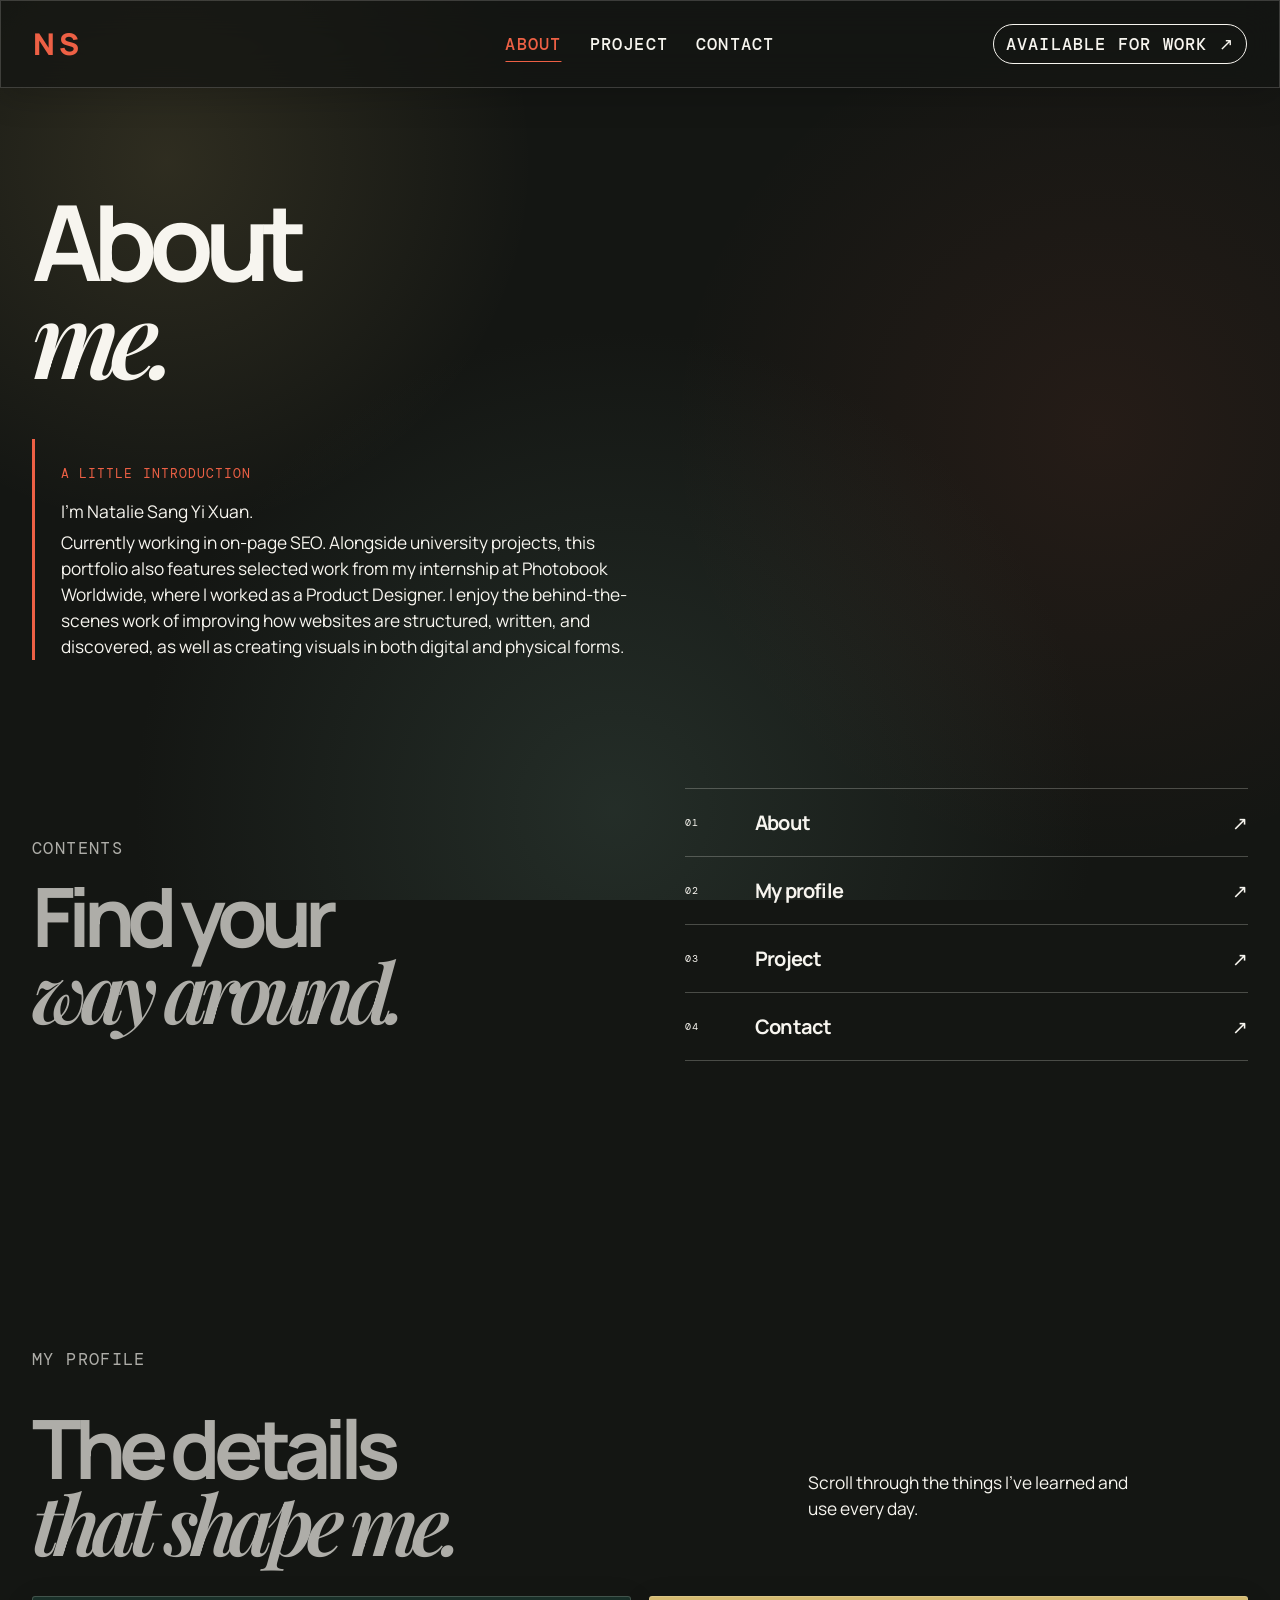
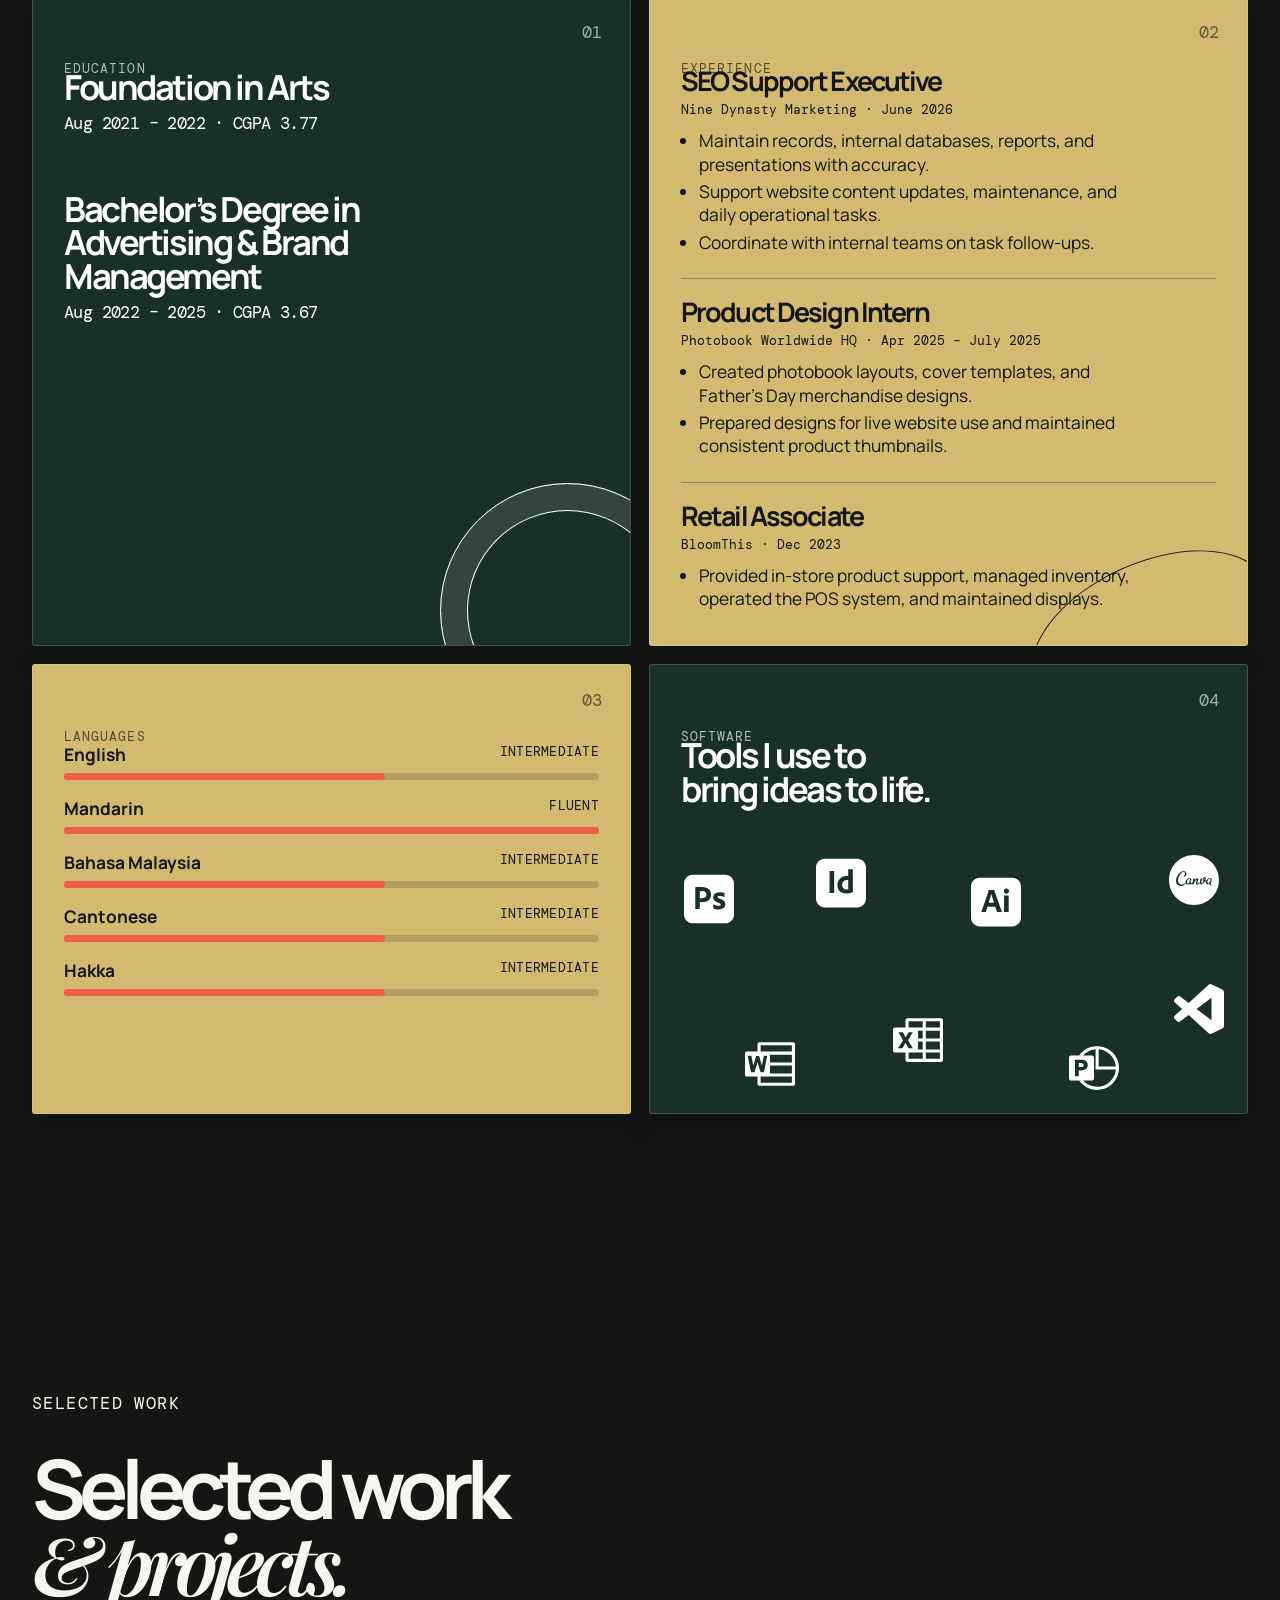
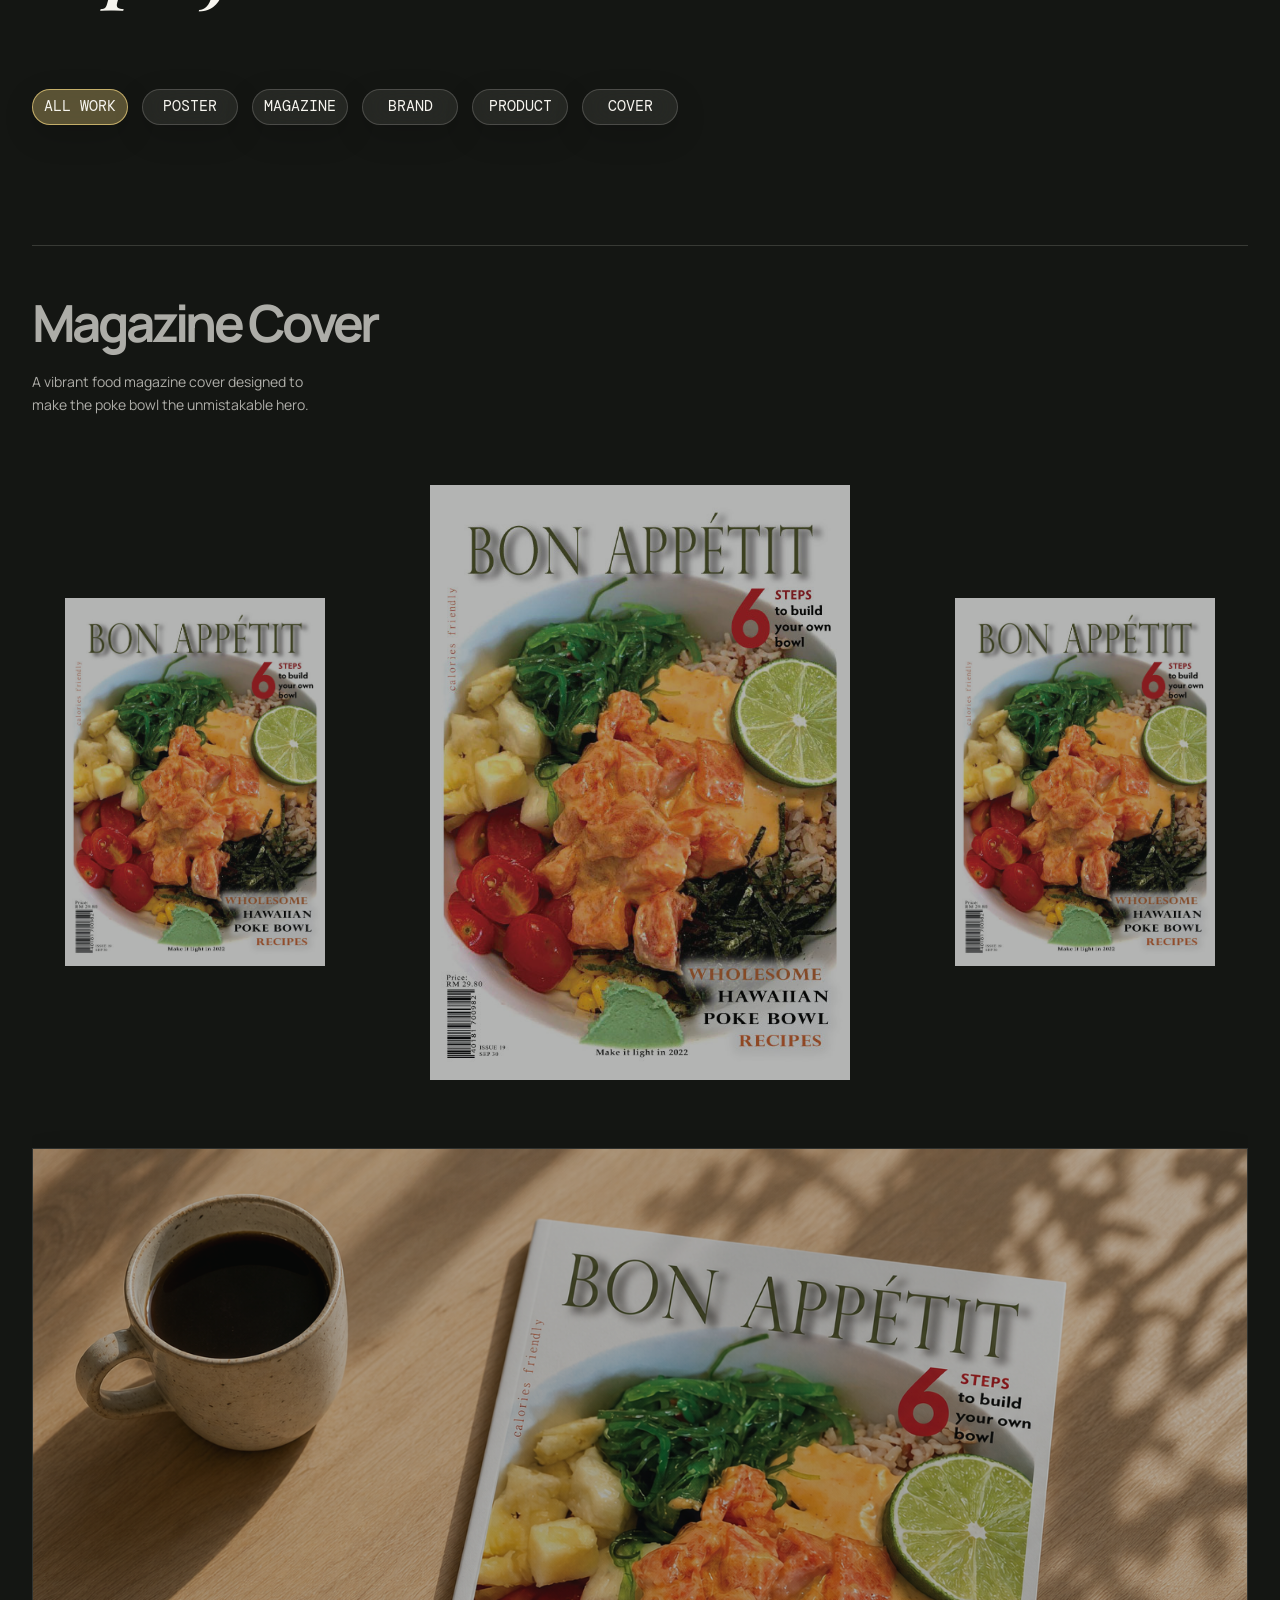
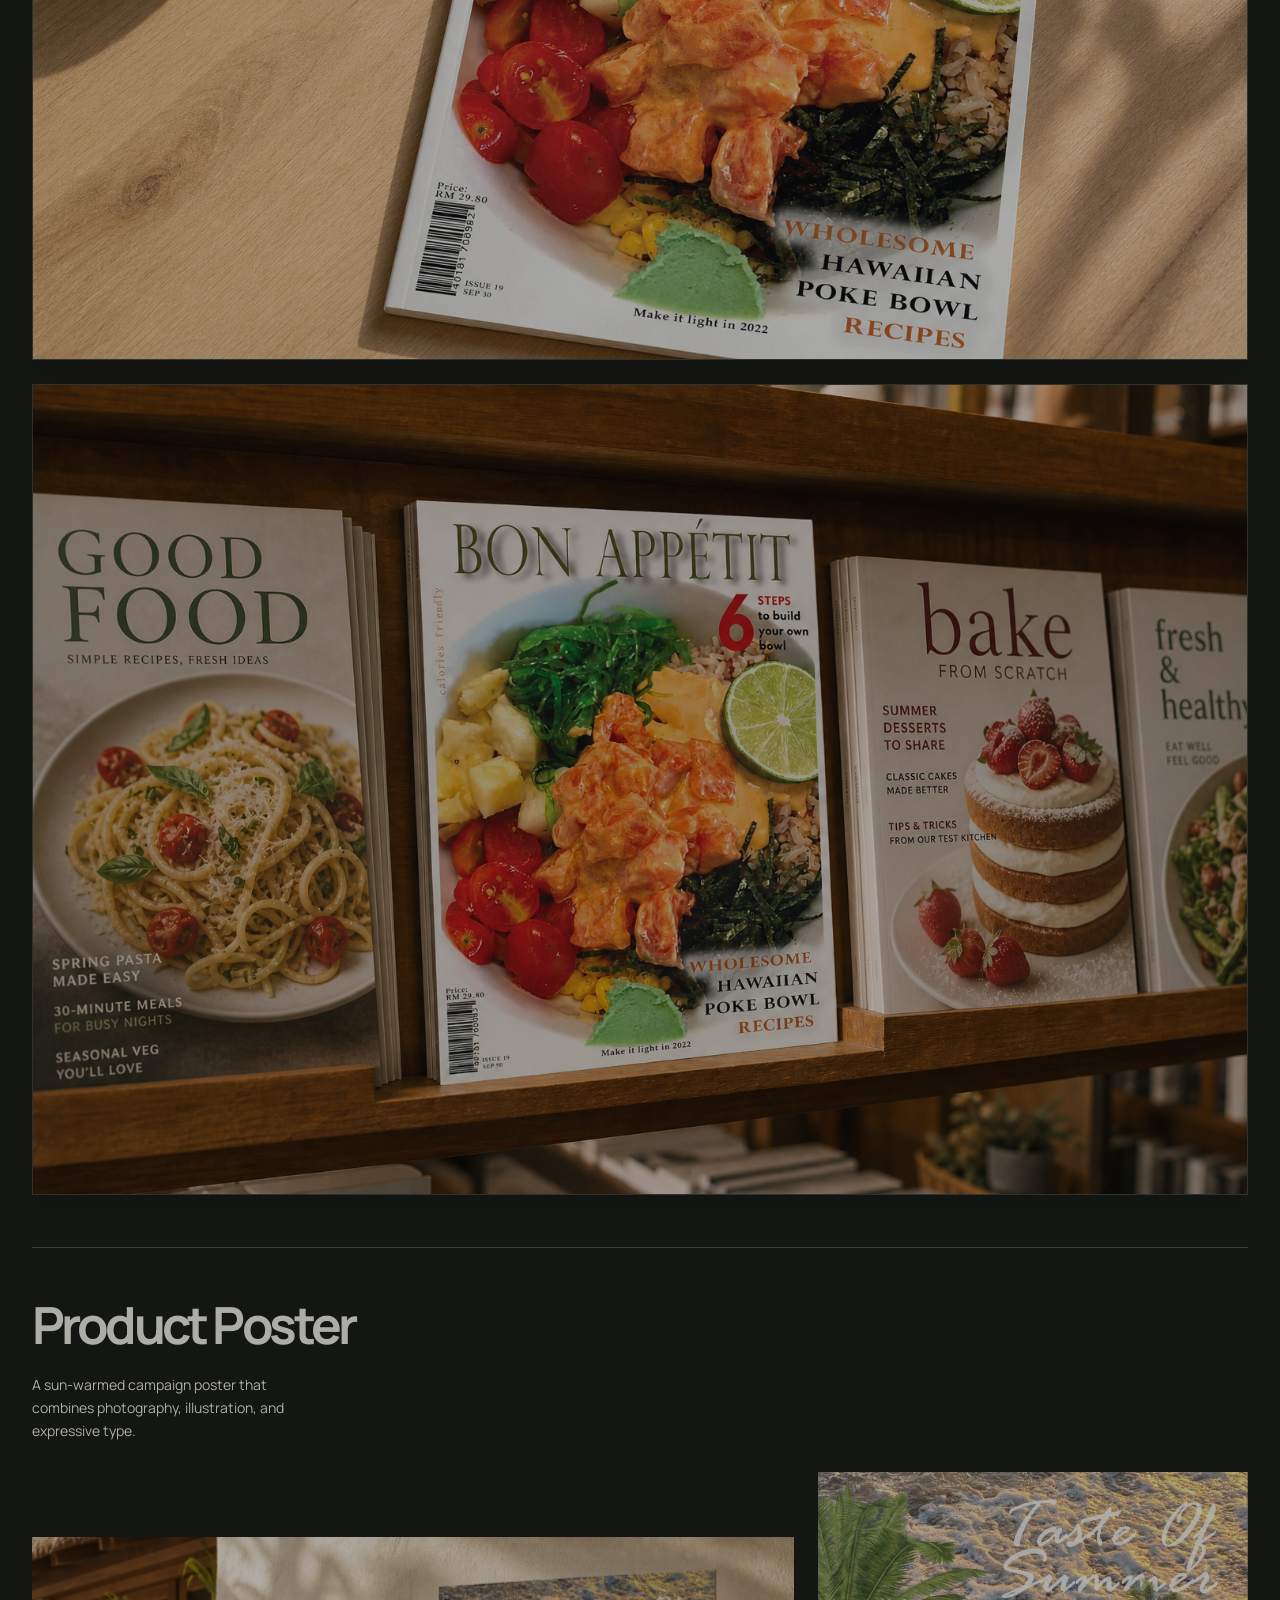
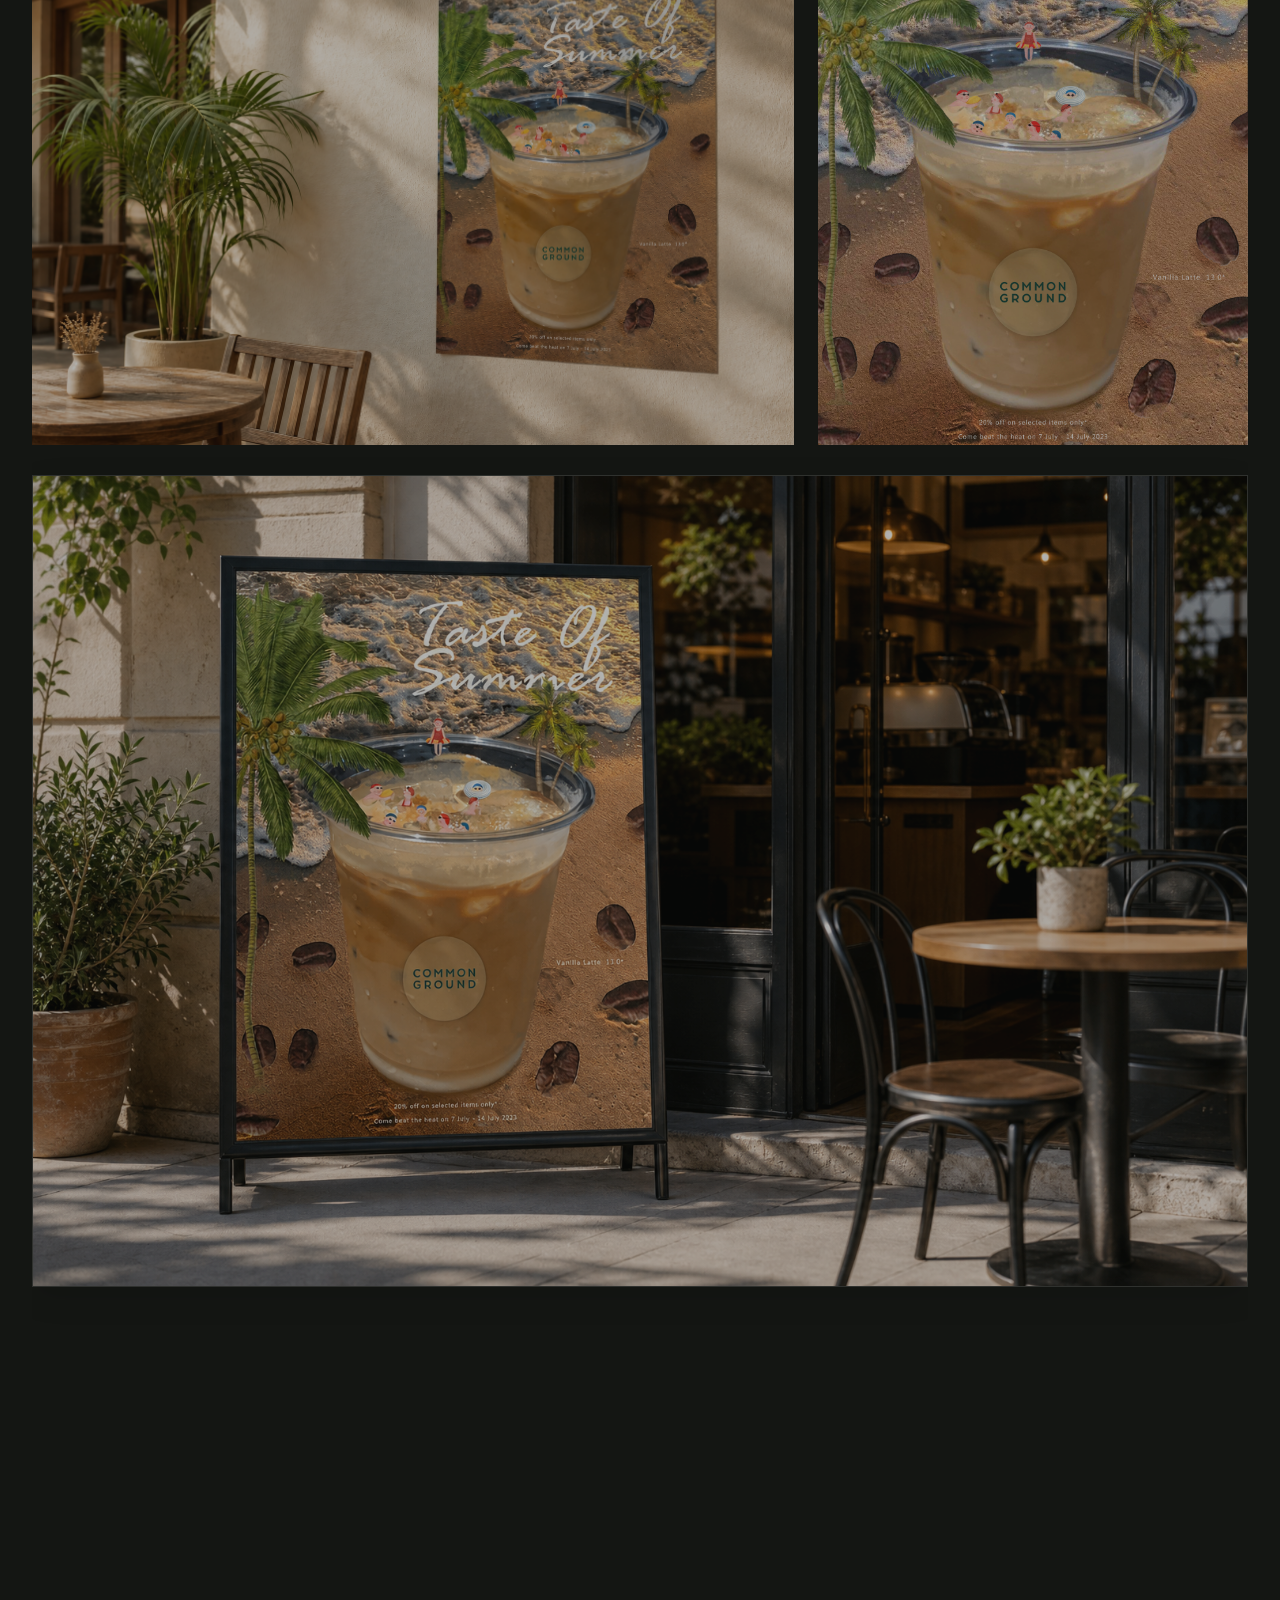
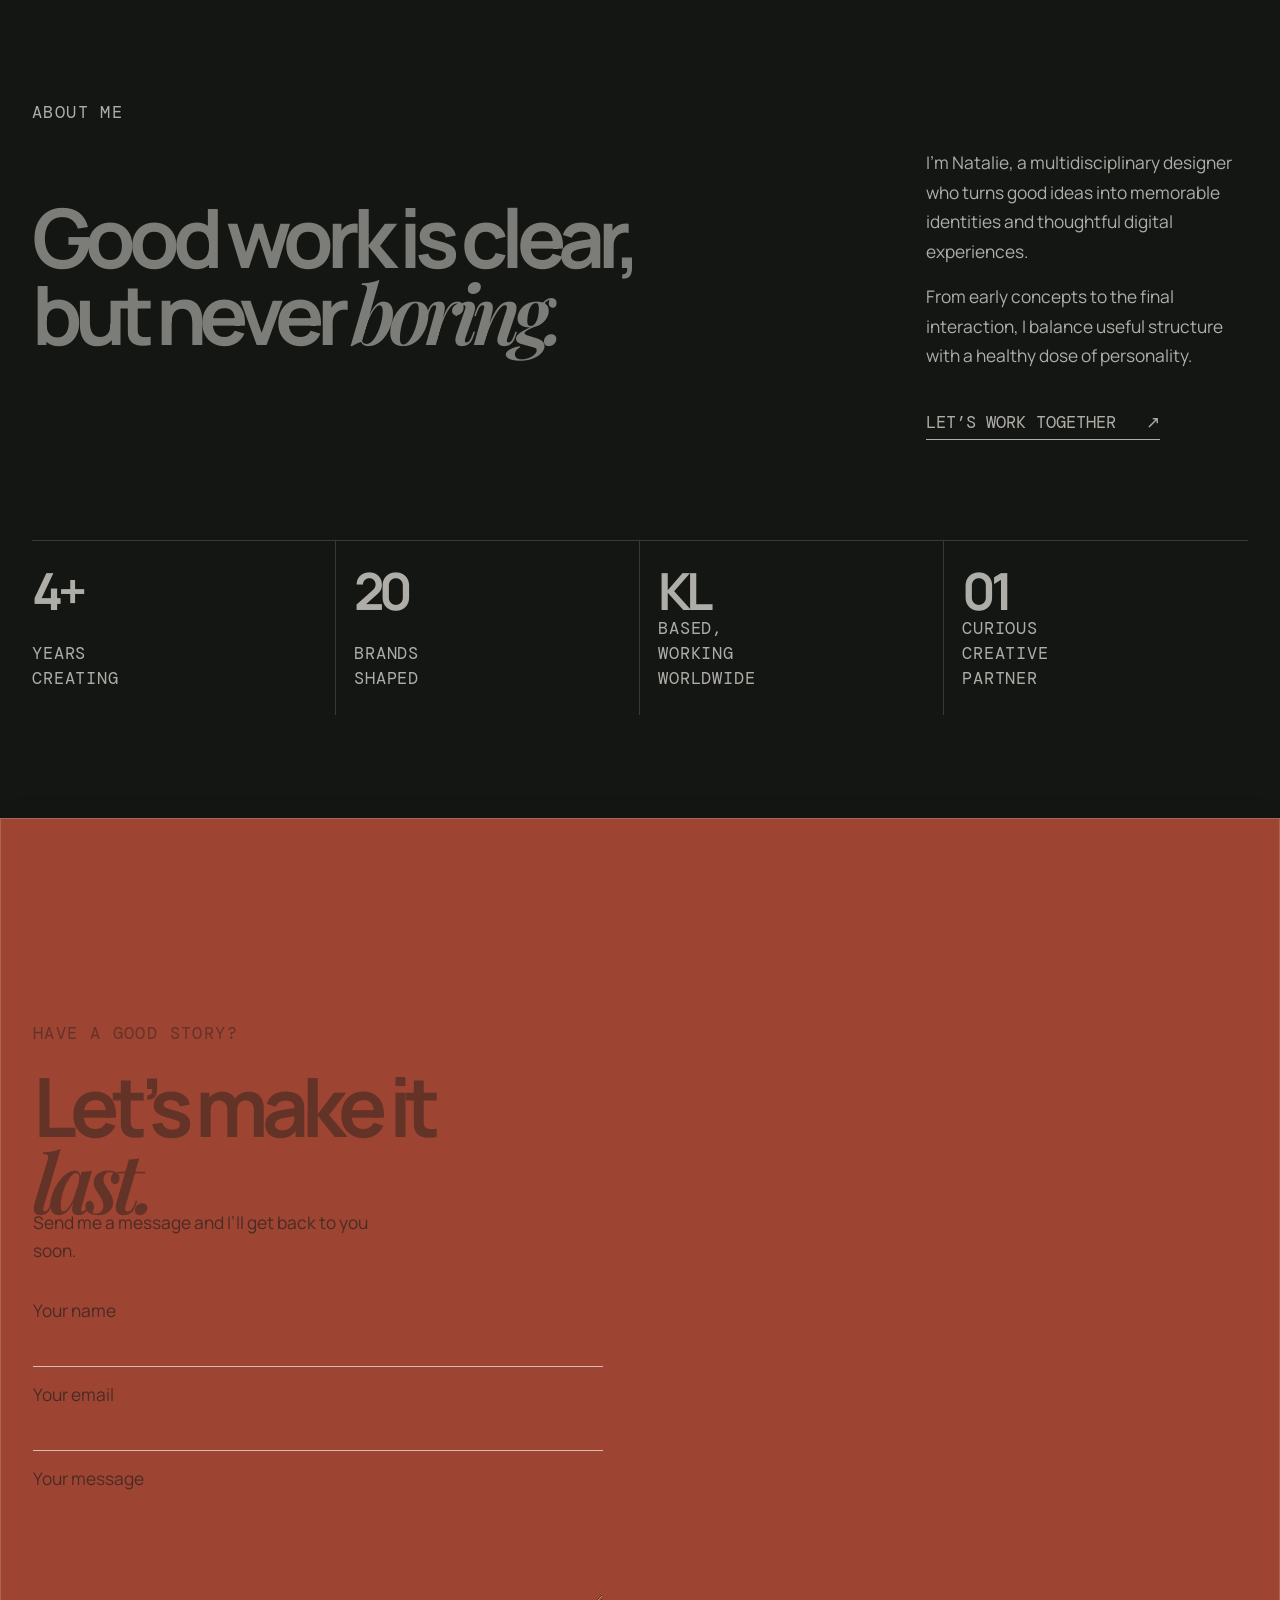
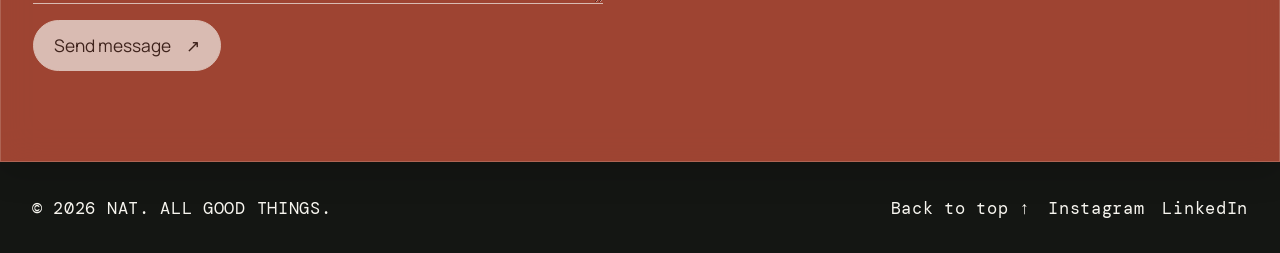
==== index.html @ 4e1bb6c3 "Initial portfolio website" ====
<!DOCTYPE html>
<html lang="en">
  <head>
    <meta charset="UTF-8" />
    <meta name="viewport" content="width=device-width, initial-scale=1.0" />
    <meta name="description" content="Natalie's portfolio of brand identities, digital experiences, and creative direction." />
    <title>Natalie Sang | Portfolio</title>
    <link rel="icon" type="image/png" href="favicon-transparent.png" />
    <link rel="preconnect" href="https://fonts.googleapis.com" />
    <link rel="preconnect" href="https://fonts.gstatic.com" crossorigin />
    <link href="https://fonts.googleapis.com/css2?family=DM+Mono:wght@400;500&amp;family=Manrope:wght@400;500;600;700;800&amp;family=Playfair+Display:ital,wght@0,600;0,700;1,600&amp;display=swap" rel="stylesheet" />
    <link rel="stylesheet" href="styles.css" />
    <link rel="stylesheet" href="transitions.css" />
    <link rel="stylesheet" href="typography.css" />
    <link rel="stylesheet" href="contact-form.css" />
    <link rel="stylesheet" href="resume.css" />
    <link rel="stylesheet" href="three-colour-theme.css" />
    <link rel="stylesheet" href="contents.css" />
  </head>
  <body>
    <div class="scroll-progress" aria-hidden="true"><span></span></div>
    <header class="nav">
      <a class="brand" href="#top" aria-label="Natalie Sang home"><span class="brand-initials">NS</span></a>
      <nav aria-label="Primary navigation"><a href="#top" data-nav-link="top">About</a><div class="project-menu"><span>Project</span><div class="project-menu-list" aria-label="Project categories"><button data-filter="all">All work</button><button data-filter="poster">Poster</button><button data-filter="magazine">Magazine</button><button data-filter="brand">Brand</button><button data-filter="product">Product</button><button data-filter="cover">Cover</button></div></div><a href="#contact" data-nav-link="contact">Contact</a></nav>
      <a class="availability" href="mailto:nataliesang07@gmail.com?subject=Portfolio%20enquiry">Available for work &nearr;</a>
    </header>
    <main>
      <section class="hero wrap page-section" id="top" data-section="top">
        <div class="hero-title"><h1>About<br /><em>me.</em></h1></div>
        <div class="about-overview">
          <div class="profile-intro"><p class="eyebrow">A little introduction</p><p>I&rsquo;m Natalie Sang Yi Xuan.<br /><span class="seo-role">Currently working in on-page SEO.</span> Alongside university projects, this portfolio also features selected work from my internship at Photobook Worldwide, where I worked as a Product Designer. I enjoy the behind-the-scenes work of improving how websites are structured, written, and discovered, as well as creating visuals in both digital and physical forms.</p></div>
        </div>
      </section>
      <section class="contents wrap page-section" id="contents" aria-labelledby="contents-title">
        <div class="contents-heading reveal"><p class="eyebrow">Contents</p><h2 id="contents-title">Find your<br /><em>way around.</em></h2></div>
        <nav class="contents-list reveal" aria-label="Page contents">
          <a href="#top"><span>01</span><strong>About</strong><i aria-hidden="true">&nearr;</i></a>
          <a href="#profile"><span>02</span><strong>My profile</strong><i aria-hidden="true">&nearr;</i></a>
          <a href="#work"><span>03</span><strong>Project</strong><i aria-hidden="true">&nearr;</i></a>
          <a href="#contact"><span>04</span><strong>Contact</strong><i aria-hidden="true">&nearr;</i></a>
        </nav>
      </section>
      <section class="profile-details wrap page-section" id="profile" data-nav-section="top" aria-label="Profile details">
        <div class="profile-heading reveal"><p class="eyebrow">My profile</p><h2>The details<br /><em>that shape me.</em></h2><p>Scroll through the things I&rsquo;ve learned and use every day.</p></div>
        <div class="profile-cards">
          <article class="profile-card education reveal"><span>01</span><p class="eyebrow">Education</p><h3>Foundation in Arts <small>Aug 2021 &ndash; 2022 · CGPA 3.77</small><br />Bachelor&rsquo;s Degree in Advertising &amp; Brand Management <small>Aug 2022 &ndash; 2025 · CGPA 3.67</small></h3><i aria-hidden="true"></i></article>
          <article class="profile-card experience reveal"><span>02</span><p class="eyebrow">Experience</p><div class="experience-list"><section><h3>SEO Support Executive</h3><p class="experience-meta">Nine Dynasty Marketing · June 2026</p><ul><li>Maintain records, internal databases, reports, and presentations with accuracy.</li><li>Support website content updates, maintenance, and daily operational tasks.</li><li>Coordinate with internal teams on task follow-ups.</li></ul></section><section><h3>Product Design Intern</h3><p class="experience-meta">Photobook Worldwide HQ · Apr 2025 &ndash; July 2025</p><ul><li>Created photobook layouts, cover templates, and Father&rsquo;s Day merchandise designs.</li><li>Prepared designs for live website use and maintained consistent product thumbnails.</li></ul></section><section><h3>Retail Associate</h3><p class="experience-meta">BloomThis · Dec 2023</p><ul><li>Provided in-store product support, managed inventory, operated the POS system, and maintained displays.</li></ul></section></div><i aria-hidden="true"></i></article>
          <article class="profile-card languages reveal"><span>03</span><p class="eyebrow">Languages</p><div class="language-bars"><div class="language-level" style="--level:60%"><p><strong>English</strong><span>Intermediate</span></p><i aria-hidden="true"></i></div><div class="language-level" style="--level:100%"><p><strong>Mandarin</strong><span>Fluent</span></p><i aria-hidden="true"></i></div><div class="language-level" style="--level:60%"><p><strong>Bahasa Malaysia</strong><span>Intermediate</span></p><i aria-hidden="true"></i></div><div class="language-level" style="--level:60%"><p><strong>Cantonese</strong><span>Intermediate</span></p><i aria-hidden="true"></i></div><div class="language-level" style="--level:60%"><p><strong>Hakka</strong><span>Intermediate</span></p><i aria-hidden="true"></i></div></div></article>
          <article class="profile-card software reveal"><span>04</span><p class="eyebrow">Software</p><h3>Tools I use to<br />bring ideas to life.</h3><div class="tool-list" aria-label="Software skills"><img src="logos/adobephotoshop.svg" alt="Adobe Photoshop" /><img src="logos/adobeindesign.svg" alt="Adobe InDesign" /><img src="logos/adobeillustrator.svg" alt="Adobe Illustrator" /><img src="logos/canva.svg" alt="Canva" /><img src="logos/microsoftword.svg" alt="Microsoft Word" /><img src="logos/microsoftexcel.svg" alt="Microsoft Excel" /><img src="logos/microsoftpowerpoint.svg" alt="Microsoft PowerPoint" /><img src="logos/visualstudiocode.svg" alt="Visual Studio Code" /></div></article>
        </div>
      </section>
      <section class="work wrap page-section" id="work">
        <div class="section-head reveal"><p class="eyebrow">Selected work</p><h2>Selected work<br /><em>&amp; projects.</em></h2><div class="filters project-filters" role="group" aria-label="Filter projects"><button class="active" data-filter="all">All work</button><button data-filter="poster">Poster</button><button data-filter="magazine">Magazine</button><button data-filter="brand">Brand</button><button data-filter="product">Product</button><button data-filter="cover">Cover</button></div></div>
        <div class="project-grid">
          <article class="project project-feature reveal" data-category="magazine cover"><div class="project-copy"><h3>Magazine Cover</h3><p>A vibrant food magazine cover designed to make the poke bowl the unmistakable hero.</p></div><div class="project-piece magazine-scroll"><img class="magazine-repeat" src="images/Magazine Cover 1.jpg" alt="" loading="lazy" /><img src="images/Magazine Cover 1.jpg" alt="Magazine Cover design" loading="lazy" /><img class="magazine-repeat" src="images/Magazine Cover 1.jpg" alt="" loading="lazy" /></div><div class="project-showcase"><img src="images/showcases/magazine-cover-table.png" alt="Magazine Cover displayed on a table" loading="lazy" /></div><div class="project-showcase"><img src="images/showcases/magazine-cover-bookstore.png" alt="Magazine Cover displayed on a bookstore shelf" loading="lazy" /></div></article>
          <article class="project project-feature reveal" data-category="poster"><div class="project-copy"><h3>Product Poster</h3><p>A sun-warmed campaign poster that combines photography, illustration, and expressive type.</p></div><div class="project-piece product-poster-piece"><img class="product-poster-patio" src="images/showcases/product-poster-patio.png" alt="Product Poster displayed on a coffee shop patio" loading="lazy" /><img class="product-poster-art" src="images/A2 Poster.jpg" alt="Product Poster design" loading="lazy" /></div><div class="project-showcase"><img src="images/showcases/product-poster-coffee-shop.png" alt="Product Poster displayed outside a coffee shop" loading="lazy" /></div></article>
          <article class="project project-feature reveal" data-category="magazine"><div class="project-copy"><h3>Magazine Article</h3><p>An editorial spread balancing bold typography, photography, and a clear reading rhythm.</p></div><div class="project-piece magazine-article-gallery"><img src="images/Magazine Cover.jpg" alt="Magazine cover design" loading="lazy" /><img src="images/Magazine layout.jpg" alt="Magazine layout design" loading="lazy" /><img src="images/Sunscreen Ads 5.jpg" alt="Sunscreen advertisement design" loading="lazy" /><img src="images/Magazine layout3.jpg" alt="Magazine layout three design" loading="lazy" /><img class="magazine-article-spread" src="images/Magazine article2.jpg" alt="Magazine article two design" loading="lazy" /><figure class="magazine-book-mockup"><img src="images/showcases/magazine-article-open-book.png" alt="Open magazine mockup showing Natalie Sang's magazine article designs" loading="lazy" /></figure></div></article>
          <article class="project project-feature reveal" data-category="brand"><div class="project-copy"><h3>Brand Guidelines</h3><p>A cheerful identity system designed around the idea of love, gifting, and thoughtful details.</p></div><div class="brand-mockup-pair"><img src="images/showcases/bowtique-door-sticker.png" alt="Bowtique Co logo sticker on a glass gift shop door" loading="lazy" /></div></article>
        </div>
        <a class="section-continue reveal" href="#about">A little more about me <span>&darr;</span></a>
      </section>
      <section class="about wrap page-section" id="about">
        <p class="eyebrow">About me</p>
        <div class="about-layout reveal"><h2>Good work is clear,<br />but never <em>boring.</em></h2><div><p>I&rsquo;m Natalie, a multidisciplinary designer who turns good ideas into memorable identities and thoughtful digital experiences.</p><p>From early concepts to the final interaction, I balance useful structure with a healthy dose of personality.</p><a class="text-link" href="#contact">Let&rsquo;s work together <span>&nearr;</span></a></div></div>
        <div class="credentials reveal" aria-label="Portfolio highlights"><div><strong>4+</strong><span>years creating</span></div><div><strong>20</strong><span>brands shaped</span></div><div><strong>KL</strong><span>based, working worldwide</span></div><div><strong>01</strong><span>curious creative partner</span></div></div>
      </section>
      <section class="contact page-section" id="contact"><div class="contact-inner wrap reveal"><p class="eyebrow">Have a good story?</p><h2>Let&rsquo;s make it<br /><em>last.</em></h2><p class="contact-note">Send me a message and I&rsquo;ll get back to you soon.</p><form class="contact-form" action="https://formsubmit.co/nataliesang07@gmail.com" method="POST"><input type="hidden" name="_subject" value="New message from your website" /><input type="text" name="_honey" class="honeypot" tabindex="-1" autocomplete="off" /><label>Your name<input type="text" name="name" required /></label><label>Your email<input type="email" name="email" required /></label><label>Your message<textarea name="message" rows="4" required></textarea></label><button type="submit">Send message <span>&nearr;</span></button></form></div></section>
    </main>
    <footer class="wrap"><span>&copy; 2026 NAT. ALL GOOD THINGS.</span><div><a href="#top">Back to top &uarr;</a><a href="https://www.instagram.com" target="_blank" rel="noreferrer">Instagram</a><a href="https://www.linkedin.com" target="_blank" rel="noreferrer">LinkedIn</a></div></footer>
    <script src="script.js"></script>
  </body>
</html>
---- styles.css ----
:root{--ink:#22211f;--paper:#f7f5ef;--cream:#ece7dc;--coral:#ed6045;--violet:#a99bd7;--green:#bfd4aa;--line:#d8d4ca}*{box-sizing:border-box}html{scroll-behavior:smooth}body{margin:0;background:var(--paper);color:var(--ink);font-family:Manrope,Arial,sans-serif}.scroll-progress{position:fixed;z-index:20;top:0;left:0;width:100%;height:3px;background:transparent}.scroll-progress span{display:block;height:100%;background:var(--coral);transform:scaleX(0);transform-origin:left}.wrap{width:min(1240px,calc(100% - 64px));margin:auto}.nav{height:88px;display:flex;align-items:center;justify-content:space-between;border-bottom:1px solid var(--line);font:500 10px 'DM Mono',monospace;text-transform:uppercase;letter-spacing:.07em}.brand{position:relative;color:var(--ink);font:800 27px Manrope,sans-serif;letter-spacing:-2px;text-decoration:none}.brand:after{content:"";position:absolute;width:18px;height:5px;border-radius:50%;background:var(--coral);left:12px;bottom:-2px;transform:rotate(-12deg)}.brand span{color:var(--coral)}nav{display:flex;gap:28px;margin-left:110px}nav a,footer a{color:inherit;text-decoration:none}nav a{position:relative;padding:8px 0;transition:color .25s}nav a:after{content:"";position:absolute;left:0;right:0;bottom:1px;height:1px;background:var(--coral);transform:scaleX(0);transform-origin:left;transition:transform .25s}nav a:hover,nav a.current{color:var(--coral)}nav a:hover:after,nav a.current:after{transform:scaleX(1)}.availability{color:inherit;text-decoration:none;border:1px solid var(--ink);border-radius:20px;padding:8px 12px;transition:background .25s,color .25s}.availability:hover{background:var(--ink);color:var(--paper)}.hero{position:relative;min-height:645px;padding-top:60px;overflow:hidden}.eyebrow{font:10px 'DM Mono',monospace;letter-spacing:.08em;text-transform:uppercase}.eyebrow span{font-size:14px;color:var(--coral);margin-left:5px}.hero-title{position:relative;z-index:1;margin-top:46px;animation:intro-up .85s cubic-bezier(.2,.8,.2,1) both}.hero>.eyebrow{animation:intro-up .65s .1s cubic-bezier(.2,.8,.2,1) both}.hero-bottom{animation:intro-up .75s .35s cubic-bezier(.2,.8,.2,1) both}@keyframes intro-up{from{opacity:0;transform:translateY(28px)}to{opacity:1;transform:translateY(0)}}h1,h2{font-size:clamp(3.8rem,8.2vw,8rem);font-weight:700;line-height:.9;letter-spacing:-.085em;margin:0}em{font-family:'Playfair Display',serif;font-weight:600;letter-spacing:-.09em}.hero-orbit{position:absolute;right:7%;top:24%;width:116px;height:116px;border:1px solid var(--ink);border-radius:50%;display:grid;place-items:center;transform:rotate(-12deg);font:8px 'DM Mono',monospace;animation:float 4s ease-in-out infinite}.hero-orbit span{max-width:62px;text-align:center;line-height:1.45}.hero-orbit b{font-size:21px;font-weight:400;position:absolute;bottom:15px}@keyframes float{50%{translate:0 -10px}}.hero-bottom{position:absolute;right:0;bottom:55px;width:42%;display:flex;align-items:end;gap:44px;z-index:2}.hero-bottom p{max-width:300px;font-size:15px;line-height:1.6;margin:0}.round-link{width:54px;height:54px;display:grid;place-items:center;background:var(--coral);color:var(--paper);border-radius:50%;font-size:21px;text-decoration:none;transition:transform .3s}.round-link:hover{transform:rotate(45deg)}.hero-shape{position:absolute;z-index:0}.shape-one{width:305px;height:305px;right:6%;top:120px;border-radius:48% 52% 56% 44%/42% 43% 57% 58%;background:var(--green);transform:rotate(20deg);animation:shape-drift 8s ease-in-out infinite}.shape-two{width:112px;height:112px;right:27%;top:255px;border-radius:50%;background:var(--coral);animation:shape-drift 6s -2s ease-in-out infinite}@keyframes shape-drift{50%{translate:0 17px;rotate:8deg}}.marquee{background:var(--ink);color:var(--paper);overflow:hidden;white-space:nowrap;padding:16px 0;font:10px 'DM Mono',monospace;letter-spacing:.1em}.marquee div{display:inline-block;animation:slide 22s linear infinite}.marquee span{color:var(--coral);padding:0 24px;font-size:13px}@keyframes slide{to{transform:translateX(-50%)}}.work{padding:125px 0}.section-head{position:relative}.section-head h2,.about h2,.contact h2{font-size:clamp(3.1rem,6.4vw,6.2rem);margin-top:21px}.filters{display:flex;gap:8px;position:absolute;right:0;bottom:5px}.filters button{border:1px solid var(--line);border-radius:30px;background:transparent;padding:9px 13px;font:9px 'DM Mono',monospace;text-transform:uppercase;cursor:pointer}.filters button.active,.filters button:hover{background:var(--ink);border-color:var(--ink);color:var(--paper)}.project-grid{display:grid;grid-template-columns:1fr 1fr;gap:64px 22px;margin-top:64px}.project.featured,.project.wide{grid-column:span 2}.project-link{color:inherit;text-decoration:none}.project-art{height:400px;position:relative;overflow:hidden;transition:transform .45s cubic-bezier(.2,.8,.2,1)}.featured .project-art,.wide .project-art{height:510px}.project-link:hover .project-art{transform:scale(.985)}.project-meta{display:flex;justify-content:space-between;gap:15px;padding-top:15px}.project-meta span{font:9px 'DM Mono',monospace;text-transform:uppercase;letter-spacing:.06em}.project-meta h3{font-size:19px;letter-spacing:-.04em;margin:7px 0 0}.project-type{opacity:.55;padding-top:6px;white-space:nowrap}.aurora{display:grid;place-items:center;background:var(--violet);color:#27214c}.aurora-word{font:italic clamp(6.5rem,17vw,14rem) 'Playfair Display',serif;line-height:1;position:relative;z-index:2}.orbit-line{position:absolute;width:75%;height:44%;border:1px solid #28234c;border-radius:50%;transform:rotate(-16deg)}.orb{position:absolute;border-radius:50%;mix-blend-mode:multiply}.orb-a{width:195px;height:195px;background:var(--coral);top:12%;left:14%}.orb-b{width:135px;height:135px;background:var(--green);right:14%;bottom:12%}.art-caption{position:absolute;z-index:3;bottom:34px;left:38px;font:9px/1.45 'DM Mono',monospace;text-transform:uppercase}.bloom{background:#f0bbba;color:#963e48;padding:34px}.bloom-flower{position:absolute;right:-20px;top:66px;font-size:225px;line-height:.65;color:#e36b67;transform:rotate(14deg)}.bloom-copy{position:relative;z-index:1;font-size:clamp(2.5rem,5vw,4.6rem);line-height:.8;letter-spacing:-.09em;font-weight:800}.bloom small{position:absolute;z-index:1;bottom:30px;font:9px 'DM Mono',monospace}.mono{background:#34453d;color:#edf0e6}.mono-disc{height:255px;width:255px;background:var(--green);border-radius:50%;position:absolute;right:14%;top:18%;mix-blend-mode:screen}.mono-label{padding:33px;position:relative;z-index:1;font-size:35px;line-height:.76;letter-spacing:-.09em;font-weight:800}.mono-tag{position:absolute;right:29px;bottom:29px;font:9px/1.4 'DM Mono',monospace}.pomelo{background:#e9c760}.pomelo-sun{width:320px;height:320px;border-radius:50%;background:var(--coral);position:absolute;left:50%;top:50%;transform:translate(-50%,-50%)}.pomelo-text{position:absolute;left:8%;top:26%;z-index:1;font-size:clamp(4rem,10vw,8.7rem);line-height:.72;letter-spacing:-.12em;font-weight:800}.pomelo-text em{font-size:.8em}.pomelo-note{position:absolute;right:11%;bottom:12%;z-index:2;font:italic 19px/1 'Playfair Display',serif}.stamp{position:absolute;left:10%;bottom:12%;border:1px solid var(--ink);border-radius:50%;width:83px;height:83px;display:grid;place-items:center;text-align:center;font:8px/1.35 'DM Mono',monospace;transform:rotate(-11deg)}.section-continue{display:flex;align-items:center;justify-content:space-between;color:inherit;text-decoration:none;border-top:1px solid var(--line);padding:20px 0 0;margin-top:90px;font:10px 'DM Mono',monospace;text-transform:uppercase;letter-spacing:.07em}.section-continue span{font-size:20px;transition:transform .25s}.section-continue:hover span{transform:translateY(5px)}.about{padding:7px 0 135px}.about-layout{display:grid;grid-template-columns:1.5fr .6fr;gap:90px;margin-top:25px}.about-layout p{font-size:15px;line-height:1.7;margin:0 0 16px}.text-link{display:inline-block;color:inherit;font:10px 'DM Mono',monospace;text-transform:uppercase;text-decoration:none;border-bottom:1px solid;padding-bottom:6px;margin-top:24px}.text-link span{margin-left:20px}.credentials{display:grid;grid-template-columns:repeat(4,1fr);border-top:1px solid var(--line);margin-top:100px}.credentials div{min-height:122px;padding:24px 18px;border-right:1px solid var(--line);display:flex;flex-direction:column;justify-content:space-between}.credentials div:first-child{padding-left:0}.credentials div:last-child{border-right:0}.credentials strong{font:700 clamp(2rem,4vw,3.5rem)/1 Manrope,sans-serif;letter-spacing:-.09em}.credentials span{font:9px 'DM Mono',monospace;letter-spacing:.05em;text-transform:uppercase;max-width:110px;line-height:1.45}.contact{background:var(--coral);color:var(--ink);padding:122px 0}.contact h2{margin:26px 0 20px}.contact-note{max-width:370px;margin:0 0 35px;font-size:15px;line-height:1.6}.email{color:inherit;text-decoration:none;font-size:clamp(1.35rem,3vw,2.8rem);letter-spacing:-.07em;border-bottom:2px solid currentColor;padding-bottom:7px}.email span{margin-left:17px}footer{min-height:91px;display:flex;align-items:center;justify-content:space-between;font:9px 'DM Mono',monospace;letter-spacing:.04em}footer div{display:flex;gap:18px}.reveal{opacity:0;transform:translateY(22px);transition:opacity .7s ease,transform .7s ease}.reveal.visible{opacity:1;transform:translateY(0)}.project.hidden{display:none}@media(prefers-reduced-motion:reduce){*,*:before,*:after{animation-duration:.01ms!important;animation-iteration-count:1!important;scroll-behavior:auto!important;transition-duration:.01ms!important}}@media(max-width:700px){.wrap{width:calc(100% - 36px)}.nav{height:72px}.nav nav{display:none}.availability{font-size:8px}.hero{min-height:590px;padding-top:43px}.hero-title{margin-top:55px}.hero-orbit{display:none}.shape-one{width:215px;height:215px;right:-28px;top:148px}.shape-two{width:70px;height:70px;right:39%;top:268px}.hero-bottom{bottom:39px;width:100%;justify-content:space-between;gap:5px}.hero-bottom p{max-width:230px;font-size:13px}.work{padding:80px 0}.filters{position:static;overflow:auto;margin-top:28px;padding-bottom:2px}.filters button{white-space:nowrap}.project-grid{grid-template-columns:1fr;gap:45px;margin-top:38px}.project.featured,.project.wide{grid-column:auto}.project-art,.featured .project-art,.wide .project-art{height:340px}.aurora-word{font-size:84px}.project-type{display:none}.project-meta h3{font-size:17px}.section-continue{margin-top:56px}.about{padding-bottom:80px}.about-layout{grid-template-columns:1fr;gap:30px}.credentials{grid-template-columns:1fr 1fr;margin-top:62px}.credentials div{min-height:105px;padding:18px}.credentials div:nth-child(2){border-right:0}.credentials div:nth-child(-n+2){border-bottom:1px solid var(--line)}.credentials div:nth-child(odd){padding-left:0}.contact{padding:80px 0}footer{min-height:0;padding:23px 0;align-items:flex-start;flex-direction:column;gap:16px}footer div{gap:14px}.reveal{opacity:1;transform:none}}
---- transitions.css ----
.page-section {
  position: relative;
  scroll-margin-top: 24px;
}

.page-section::before {
  display: none;
}

.page-section.in-view::before {
  display: none;
}

.hero.page-section::before,
.contact.page-section::before {
  display: none;
}

.page-section .eyebrow,
.page-section h2,
.page-section .project-grid,
.page-section .about-layout,
.page-section .credentials,
.page-section .contact-inner {
  transition: transform .75s cubic-bezier(.2,.8,.2,1), opacity .6s ease;
}

.page-section:not(.in-view):not(.hero) .eyebrow,
.page-section:not(.in-view):not(.hero) h2,
.page-section:not(.in-view):not(.hero) .project-grid,
.page-section:not(.in-view):not(.hero) .about-layout,
.page-section:not(.in-view):not(.hero) .credentials,
.page-section:not(.in-view):not(.hero) .contact-inner {
  opacity: .68;
  transform: translateY(32px);
}

.page-section.in-view .project-grid { transition-delay: .08s; }
.page-section.in-view .credentials { transition-delay: .13s; }

@media (prefers-reduced-motion: reduce) {
  .page-section::before,
  .page-section .eyebrow,
  .page-section h2,
  .page-section .project-grid,
  .page-section .about-layout,
  .page-section .credentials,
  .page-section .contact-inner { transition: none; }
}
---- typography.css ----
/* Readability and persistent navigation overrides. */
.nav {
  position: sticky;
  top: 0;
  z-index: 15;
  background: var(--paper);
  width: 100%;
  padding: 0 32px;
  border-bottom: 0;
}

/* Use the same handwritten Natalie Sang artwork as the favicon in the header. */
.brand { display: grid; width: auto; height: 64px; place-items: center; color: #ffd84d; }
.brand::after { display: none; }
.brand-initials { font: 800 30px/1 Manrope, sans-serif; letter-spacing: .12em; }
nav { margin-left: 0; }

body,
.hero-bottom p,
.about-layout p,
.contact-note {
  font-size: 13pt;
}

.eyebrow,
.nav,
.filters button,
.project-meta span,
.art-caption,
.bloom small,
.mono-tag,
.stamp,
.credentials span,
.text-link,
.section-continue,
footer {
  font-size: 13pt;
}

.hero-orbit,
.availability {
  font-size: 13pt;
}

@media (max-width: 700px) {
  .nav { padding: 0 18px; }
  .brand { height: 54px; }
  .brand-initials { font-size: 27px; }
  .availability { font-size: 10pt; }
  .hero-bottom p,
  .about-layout p,
  .contact-note { font-size: 13pt; }
}
---- contact-form.css ----
.contact-form {
  display: grid;
  gap: 16px;
  max-width: 570px;
  margin-top: 34px;
}

.contact-form label {
  display: grid;
  gap: 7px;
  font: 13pt Manrope, Arial, sans-serif;
}

.contact-form input,
.contact-form textarea {
  width: 100%;
  border: 0;
  border-bottom: 1px solid var(--ink);
  border-radius: 0;
  outline: 0;
  background: transparent;
  color: var(--ink);
  padding: 7px 0;
  font: 13pt Manrope, Arial, sans-serif;
  resize: vertical;
}

.contact-form input:focus,
.contact-form textarea:focus { border-bottom-width: 3px; }

.contact-form button {
  justify-self: start;
  border: 1px solid var(--ink);
  border-radius: 999px;
  background: var(--ink);
  color: var(--paper);
  padding: 13px 20px;
  font: 13pt Manrope, Arial, sans-serif;
  cursor: pointer;
  transition: transform .2s ease, background .2s ease, color .2s ease;
}

.contact-form button:hover { background: transparent; color: var(--ink); transform: translateY(-2px); }
.contact-form button span { margin-left: 12px; }
.honeypot { display: none; }
---- resume.css ----
.hero { min-height: 700px; }

.about-overview {
  position: relative;
  z-index: 2;
  max-width: 620px;
  margin-top: 52px;
  padding: 25px 0 0 26px;
  border-left: 3px solid var(--coral);
}

.about-overview p { margin: 0; font-size: 13pt; line-height: 1.5; }
.seo-role { display: inline-block; white-space: nowrap; margin-top: 5px; }
.about-overview .eyebrow { margin-bottom: 15px; font-size: 10pt; color: var(--coral); }

.profile-details { padding: 120px 0 135px; }

.profile-heading { display: grid; grid-template-columns: 1.25fr .75fr; gap: 42px; align-items: end; }
.profile-heading .eyebrow { grid-column: span 2; margin: 0; }
.profile-heading h2 { font-size: clamp(3.1rem,6.4vw,6.2rem); }
.profile-heading > p:last-child { max-width: 320px; margin: 0 0 8px; font-size: 13pt; line-height: 1.5; }

.profile-cards { display: grid; grid-template-columns: 1fr 1fr; gap: 18px; margin-top: 66px; }
.profile-card { position: relative; min-height: 320px; overflow: hidden; padding: 31px; border-radius: 3px; color: var(--ink); }
.profile-card > span { position: absolute; top: 24px; right: 28px; font: 13pt 'DM Mono', monospace; opacity: .6; }
.profile-card .eyebrow { position: relative; z-index: 1; margin: 0; font-size: 10pt; }
.profile-card h3 { position: relative; z-index: 1; max-width: 440px; margin: 25px 0 0; font-size: clamp(1.55rem,2.7vw,2.6rem); line-height: .98; letter-spacing: -.07em; }
.profile-card h3 small { display: block; margin: 8px 0 22px; font: 13pt/1.35 'DM Mono', monospace; letter-spacing: -.035em; }
.profile-card i { position: absolute; display: block; border-radius: 50%; }

.education { background: var(--green); }
.education i { right: -65px; bottom: -93px; width: 255px; height: 255px; border: 1px solid var(--ink); box-shadow: inset 0 0 0 26px var(--green), inset 0 0 0 27px var(--ink); }
.experience { background: var(--violet); color: #27214c; }
.experience { min-height: 650px; }
.experience-list { position: relative; z-index: 1; margin-top: 23px; }
.experience-list section + section { margin-top: 24px; padding-top: 20px; border-top: 1px solid rgba(39, 33, 76, .35); }
.experience-list h3 { margin: 0; font-size: clamp(1.35rem, 2.1vw, 2rem); line-height: 1; }
.experience-meta { margin: 6px 0 10px; font: 10pt/1.35 'DM Mono', monospace; }
.experience-list ul { max-width: 470px; margin: 0; padding-left: 18px; font-size: 13pt; line-height: 1.35; }
.experience-list li + li { margin-top: 4px; }
.experience i { right: -32px; bottom: -62px; width: 255px; height: 145px; border: 1px solid #27214c; border-radius: 50% 50% 0 0; transform: rotate(-24deg); }
.languages { background: #efd27e; }
.languages { min-height: 445px; }
.language-bars { position: relative; z-index: 1; margin-top: 30px; }
.language-level + .language-level { margin-top: 17px; }
.language-level p { display: flex; justify-content: space-between; gap: 14px; margin: 0 0 7px; font-size: 13pt; }
.language-level strong { font-weight: 700; }
.language-level span { font: 10pt 'DM Mono', monospace; text-transform: uppercase; letter-spacing: .02em; }
.language-level i { position: relative; display: block; width: 100%; height: 7px; border-radius: 99px; background: rgba(34, 33, 31, .18); }
.language-level i::after { content: ''; position: absolute; inset: 0 auto 0 0; width: var(--level); border-radius: inherit; background: var(--coral); }
.software { background: #34453d; color: #edf0e6; }

.language-dots { position: absolute; right: 28px; bottom: 28px; display: flex; gap: 9px; }
.language-dots b { width: 22px; height: 22px; border-radius: 50%; background: var(--coral); }
.language-dots b:nth-child(2) { background: var(--ink); }.language-dots b:nth-child(3) { background: var(--paper); }.language-dots b:nth-child(4) { background: var(--violet); }
.software { min-height: 450px; }
.tool-list { position: absolute; z-index: 1; inset: 190px 23px 20px; display: block; }
.tool-list img { position: absolute; display: block; width: 50px; height: 50px; padding: 0; object-fit: contain; border: 0; border-radius: 0; background: transparent; filter: invert(1); animation: software-drift 9s ease-in-out infinite; }
.tool-list img:nth-child(1) { left: 2%; top: 8%; --meet-x: 49px; --meet-y: 34px; --away-x: 22px; --away-y: 8px; --tilt: -7deg; animation-duration: 9.4s; }.tool-list img:nth-child(2) { left: 26%; top: 1%; --meet-x: -31px; --meet-y: 42px; --away-x: -15px; --away-y: 15px; --tilt: 7deg; animation-duration: 10.1s; }.tool-list img:nth-child(3) { left: 54%; top: 9%; --meet-x: 45px; --meet-y: 31px; --away-x: 18px; --away-y: 8px; --tilt: 6deg; animation-delay: -2.4s; animation-duration: 9.8s; }.tool-list img:nth-child(4) { right: 1%; top: 0; --meet-x: -47px; --meet-y: 38px; --away-x: -19px; --away-y: 13px; --tilt: -6deg; animation-delay: -2.4s; animation-duration: 10.5s; }.tool-list img:nth-child(5) { left: 13%; bottom: 2%; --meet-x: 52px; --meet-y: -32px; --away-x: 23px; --away-y: -10px; --tilt: -8deg; animation-delay: -4.8s; animation-duration: 10.2s; }.tool-list img:nth-child(6) { left: 40%; bottom: 12%; --meet-x: -42px; --meet-y: -36px; --away-x: -18px; --away-y: -11px; --tilt: 8deg; animation-delay: -4.8s; animation-duration: 9.3s; }.tool-list img:nth-child(7) { right: 19%; bottom: 0; --meet-x: 45px; --meet-y: -40px; --away-x: 18px; --away-y: -12px; --tilt: 6deg; animation-delay: -7.2s; animation-duration: 10.4s; }.tool-list img:nth-child(8) { right: 0; bottom: 25%; --meet-x: -48px; --meet-y: -28px; --away-x: -20px; --away-y: -8px; --tilt: -6deg; animation-delay: -7.2s; animation-duration: 9.6s; }
@keyframes software-drift { 0%,100% { transform: translate3d(0,0,0) rotate(0); } 18% { transform: translate3d(8px,-5px,0) rotate(-1.5deg); } 42% { transform: translate3d(var(--meet-x),var(--meet-y),0) rotate(1deg); } 50% { transform: translate3d(var(--meet-x),var(--meet-y),0) rotate(var(--tilt)); } 68% { transform: translate3d(var(--away-x),var(--away-y),0) rotate(2deg); } 84% { transform: translate3d(-5px,5px,0) rotate(1deg); } }

@media (max-width: 700px) {
  .hero { min-height: 680px; }
  .about-overview { max-width: 90%; margin-top: 46px; padding-left: 18px; }
  .profile-details { padding: 80px 0; }
  .profile-heading { grid-template-columns: 1fr; gap: 23px; }.profile-heading .eyebrow { grid-column: auto; }.profile-heading > p:last-child { margin: 0; }
  .profile-cards { grid-template-columns: 1fr; gap: 12px; margin-top: 40px; }.profile-card { min-height: 260px; padding: 25px; }.experience { min-height: 690px; }.languages { min-height: 440px; }.software { min-height: 450px; }
  .tool-list { inset: 190px 20px 19px; }.tool-list img { width: 44px; height: 44px; padding: 0; }
}
---- three-colour-theme.css ----
/* White background with the three portfolio accent colours. */
:root {
  --paper: #141613;
  --cream: #141613;
  --ink: #f7f5ef;
  --yellow: #efd27e;
  --coral: #ed6045;
  --violet: var(--yellow); /* replaces purple */
  --green: #34453d; /* replaces light green */
  --line: rgba(247, 245, 239, .24);
}

body {
  background-color: var(--paper);
  background-image:
    radial-gradient(circle at 13% 18%, rgba(239, 210, 126, .12), transparent 23rem),
    radial-gradient(circle at 86% 48%, rgba(237, 96, 69, .08), transparent 27rem),
    radial-gradient(circle at 48% 90%, rgba(52, 69, 61, .5), transparent 30rem);
  background-attachment: fixed;
}

/* Replace older hard-coded purple and pink project colours. */
.aurora { background: var(--yellow); color: #22211f; }
.orbit-line { border-color: #22211f; }
.bloom { background: var(--yellow); color: #22211f; }
.bloom-flower { color: var(--coral); }
.mono { background: var(--green); color: #ffffff; }
.mono-disc { background: var(--yellow); }
.pomelo { background: var(--yellow); color: #22211f; }
.pomelo-sun { background: var(--coral); }
.software { background: var(--green); color: #ffffff; }
.experience { background: var(--yellow); color: #22211f; }
.languages { color: #22211f; }
.profile-card.experience i { border-color: #22211f; }

/* Improve readability on the dark-green education card. */
.education { color: #ffffff; }
.education i { border-color: #ffffff; box-shadow: inset 0 0 0 26px var(--green), inset 0 0 0 27px #ffffff; }

.contact { color: #22211f; }
---- contents.css ----
.contents {
  display: grid;
  grid-template-columns: 1fr 1fr;
  gap: 90px;
  padding: 0 0 135px;
}

.contents-heading h2 {
  font-size: clamp(3.1rem, 6.4vw, 6.2rem);
  margin-top: 21px;
}

.contents-list {
  display: block;
  align-self: end;
  border-top: 1px solid var(--line);
}

.contents-list a {
  display: grid;
  grid-template-columns: 58px 1fr auto;
  align-items: center;
  gap: 12px;
  padding: 20px 0;
  color: inherit;
  border-bottom: 1px solid var(--line);
  text-decoration: none;
  transition: color .25s, padding .25s;
}

.contents-list a:hover {
  padding-left: 8px;
  color: var(--coral);
}

.contents-list span {
  font: 10px 'DM Mono', monospace;
  letter-spacing: .07em;
}

.contents-list strong {
  font-size: 20px;
  letter-spacing: -.04em;
}

.contents-list i {
  font-size: 19px;
  font-style: normal;
}

.project-image img {
  display: block;
  width: 100%;
  height: 100%;
  object-fit: contain;
}

.work .project-grid {
  display: block;
  margin-top: 70px;
  overflow-anchor: none;
}

.work.page-section {
  scroll-margin-top: 112px;
}

.work .project-filters {
  position: static;
  display: grid;
  grid-template-columns: repeat(6, 96px);
  align-self: stretch;
  column-gap: 14px;
  row-gap: 14px;
  margin-top: 86px;
  margin-bottom: 18px;
  width: 100%;
}

.work .section-head {
  display: flex;
  flex-direction: column;
  align-items: flex-start;
}

.work .section-head,
.work .section-head .eyebrow,
.work .section-head h2 {
  opacity: 1 !important;
  transform: none !important;
  transition: none !important;
}

.work .section-head .project-filters {
  position: relative !important;
  right: auto !important;
  bottom: auto !important;
}

.project-menu {
  position: relative;
}

.project-menu > span {
  position: relative;
  display: block;
  padding: 8px 0;
  cursor: default;
}

.project-menu > span::after {
  content: '';
  position: absolute;
  right: 0;
  bottom: 1px;
  left: 0;
  height: 1px;
  background: var(--coral);
  transform: scaleX(0);
  transform-origin: left;
  transition: transform .25s;
}

.project-menu:hover > span,
.project-menu.current > span {
  color: var(--coral);
}

.project-menu:hover > span::after,
.project-menu.current > span::after {
  transform: scaleX(1);
}

.project-menu .project-menu-list {
  display: none;
}

.project-menu-list {
  position: absolute;
  z-index: 30;
  top: 100%;
  left: -16px;
  display: grid;
  min-width: 145px;
  padding: 8px;
  border: 1px solid rgba(247, 245, 239, .28);
  border-radius: 18px;
  background: rgba(247, 245, 239, .12);
  box-shadow: 0 12px 30px rgba(0, 0, 0, .2);
  backdrop-filter: blur(18px);
  -webkit-backdrop-filter: blur(18px);
}

.project-menu:hover .project-menu-list,
.project-menu:focus-within .project-menu-list {
  display: grid;
}

.project-menu-list button {
  border: 0;
  background: transparent;
  color: var(--ink);
  padding: 10px 12px;
  border-radius: 10px;
  font: inherit;
  text-align: left;
  text-transform: uppercase;
  cursor: pointer;
}

.project-menu-list button:hover,
.project-menu-list button.active {
  background: rgba(239, 210, 126, .45);
  color: var(--ink);
}

/* Shared glass treatment for the site's interactive surfaces. */
.nav,
.profile-card,
.contact,
.project-piece,
.project-showcase,
.project-filters button {
  border: 1px solid rgba(247, 245, 239, .18);
  box-shadow: 0 10px 32px rgba(0, 0, 0, .16);
  backdrop-filter: blur(18px);
  -webkit-backdrop-filter: blur(18px);
}

.nav {
  background: rgba(20, 22, 19, .72);
}

@media (min-width: 701px) {
  .nav > nav {
    position: absolute;
    left: 50%;
    margin: 0;
    transform: translateX(-50%);
  }
}

.profile-card.education,
.profile-card.software {
  background: rgba(27, 53, 45, .88);
  color: #ffffff;
}

.profile-card.experience,
.profile-card.languages {
  background: rgba(239, 210, 126, .88);
  color: #141613;
}

.profile-card.experience .experience-meta,
.profile-card.experience .experience-list,
.profile-card.languages .language-level {
  color: #141613;
}

.profile-card.education .eyebrow,
.profile-card.software .eyebrow,
.profile-card.education h3,
.profile-card.software h3 {
  color: #ffffff;
}

.contact {
  background: rgba(237, 96, 69, .64);
}

.project-piece,
.project-showcase {
  background: rgba(247, 245, 239, .08);
}

.project-filters button {
  background: rgba(247, 245, 239, .08);
}

.project-filters button.active,
.project-filters button:hover {
  border-color: rgba(239, 210, 126, .72);
  background: rgba(239, 210, 126, .32);
  color: var(--ink);
}

.project-filters button {
  min-width: 96px;
  min-height: 36px;
  margin: 0;
  color: var(--ink);
  opacity: 1;
  border-radius: 18px;
  padding: 7px 10px;
  font-size: 15px;
  line-height: 1;
  white-space: nowrap;
}

.project-feature {
  display: grid;
  grid-template-columns: 1fr;
  gap: 30px;
  align-items: start;
  padding: 52px 0;
  border-top: 1px solid var(--line);
  overflow: hidden;
  scroll-margin-top: 112px;
}

.project-feature:last-child {
  border-bottom: 1px solid var(--line);
}

.project-copy {
  position: static;
  z-index: 1;
  min-width: 0;
}

.project-copy h3 {
  margin: 0 0 24px;
  font-size: clamp(2rem, 4vw, 3.8rem);
  line-height: .95;
  letter-spacing: -.07em;
}

.project-copy .eyebrow {
  margin: 0 0 24px;
}

.project-copy > p:last-child {
  max-width: 285px;
  margin: 0;
  font-size: 14px;
  line-height: 1.65;
}

.project-piece,
.project-showcase {
  grid-column: 1;
  grid-row: auto;
  min-width: 0;
  display: grid;
  width: 100%;
  aspect-ratio: 16 / 9;
  place-items: center;
  background: var(--cream);
}

.project-piece img,
.project-showcase img {
  display: block;
  width: 100%;
  height: 100%;
  max-width: 100%;
  object-fit: contain;
}

.project-feature:first-child .project-piece {
  width: 100%;
}

.project-feature:first-child {
  gap: 24px;
}

.project-feature:nth-child(2) .project-piece {
  place-items: center end;
  border: 0;
  background: transparent;
  box-shadow: none;
}

.project-feature:nth-child(2) .project-piece img {
  width: min(100%, 500px);
  height: auto;
  justify-self: end;
}

.project-feature:nth-child(2) .product-poster-piece {
  display: flex;
  align-items: end;
  gap: 24px;
  aspect-ratio: auto;
}

.project-feature:nth-child(2) .product-poster-piece img {
  width: 100%;
  height: auto;
}

.project-feature:nth-child(2) .product-poster-piece .product-poster-patio {
  flex: 1 1 0;
  min-width: 0;
  justify-self: start;
}

.project-feature:nth-child(2) .product-poster-piece .product-poster-art {
  flex: 0 1 430px;
  width: min(100%, 430px);
  justify-self: end;
}

.magazine-article-gallery {
  display: grid;
  grid-template-columns: repeat(2, minmax(0, 1fr));
  align-items: start;
  gap: 24px;
  aspect-ratio: auto;
  place-items: unset;
}

.magazine-article-gallery img {
  display: block;
  width: 100%;
  height: auto;
  object-fit: contain;
}

.magazine-book-mockup {
  position: relative;
  grid-column: 1 / -1;
  margin: 0;
  width: 100%;
}

.magazine-article-gallery .magazine-article-spread {
  grid-column: 1 / -1;
  width: 100%;
}

.brand-guidelines-carousel {
  display: block;
  aspect-ratio: auto;
  background: transparent;
  box-shadow: none;
  width: 100%;
  overflow: hidden;
}

.brand-guideline-slides {
  display: flex;
  align-items: center;
  gap: 24px;
  overflow-x: auto;
  padding: 18px 30px 28px;
  scroll-snap-type: x proximity;
  scrollbar-width: thin;
  cursor: grab;
}

.brand-guideline-slides:active {
  cursor: grabbing;
}

.brand-guideline-slides img {
  display: block;
  flex: 0 0 min(460px, 82vw);
  width: 100%;
  height: auto;
  scroll-snap-align: center;
}


.brand-mockup-pair {
  display: grid;
  grid-template-columns: repeat(2, minmax(0, 1fr));
  gap: 24px;
}

.brand-mockup-pair img {
  display: block;
  width: 100%;
  height: auto;
}

.magazine-scroll {
  display: grid;
  grid-template-columns: .62fr 1fr .62fr;
  gap: 20px;
  place-items: center;
  border: 0;
  background: transparent;
  box-shadow: none;
  overflow: hidden;
  padding: 18px 0;
}

.magazine-scroll > img {
  width: min(100%, 420px);
  height: auto;
  max-height: calc(100% - 36px);
  object-fit: contain;
}

.magazine-scroll > img.magazine-repeat {
  width: min(100%, 260px);
}

.magazine-track {
  display: flex;
  width: max-content;
  gap: 16px;
  padding-left: 16px;
  align-items: center;
  animation: magazine-scroll-right 13s linear infinite;
}

.magazine-track.reverse {
  display: none;
}

.magazine-track img {
  display: block;
  flex: 0 0 auto;
  width: 200px;
  height: auto;
  max-width: none;
  object-fit: contain;
  object-position: center;
}

@keyframes magazine-scroll-left {
  to { transform: translateX(-50%); }
}

@keyframes magazine-scroll-right {
  from { transform: translateX(-50%); }
  to { transform: translateX(0); }
}

.work img,
.profile-card img,
.about img,
.contact img {
  max-width: 100%;
  height: auto;
}

@media (max-width: 900px) {
  .project-feature {
    grid-template-columns: 1fr;
    gap: 28px;
  }

  .project-showcase {
    grid-column: auto;
    margin-top: 0;
  }

}

.project-showcase {
  margin-top: 0;
}

.project-showcase p {
  margin: 11px 0 0;
  font: 9px 'DM Mono', monospace;
  letter-spacing: .07em;
  text-transform: uppercase;
}

@media (max-width: 700px) {
  .contents {
    grid-template-columns: 1fr;
    gap: 35px;
    padding-bottom: 80px;
  }

  .contents-list strong {
    font-size: 18px;
  }

  .work .project-grid {
    margin-top: 45px;
  }

  .work .project-filters {
    margin-top: 26px;
    grid-template-columns: repeat(2, minmax(0, 1fr));
  }

  .project-feature {
    grid-template-columns: 1fr;
    gap: 25px;
    padding: 38px 0;
  }

  .project-copy {
    position: static;
  }

  .project-feature:nth-child(2) .product-poster-piece {
    flex-direction: column;
    align-items: center;
    gap: 24px;
  }

  .project-feature:nth-child(2) .product-poster-piece .product-poster-art {
    justify-self: center;
  }

  .magazine-article-gallery {
    grid-template-columns: 1fr;
  }

  .brand-mockup-pair {
    grid-template-columns: 1fr;
  }

  .project-showcase {
    grid-column: auto;
    margin-top: 0;
  }
}
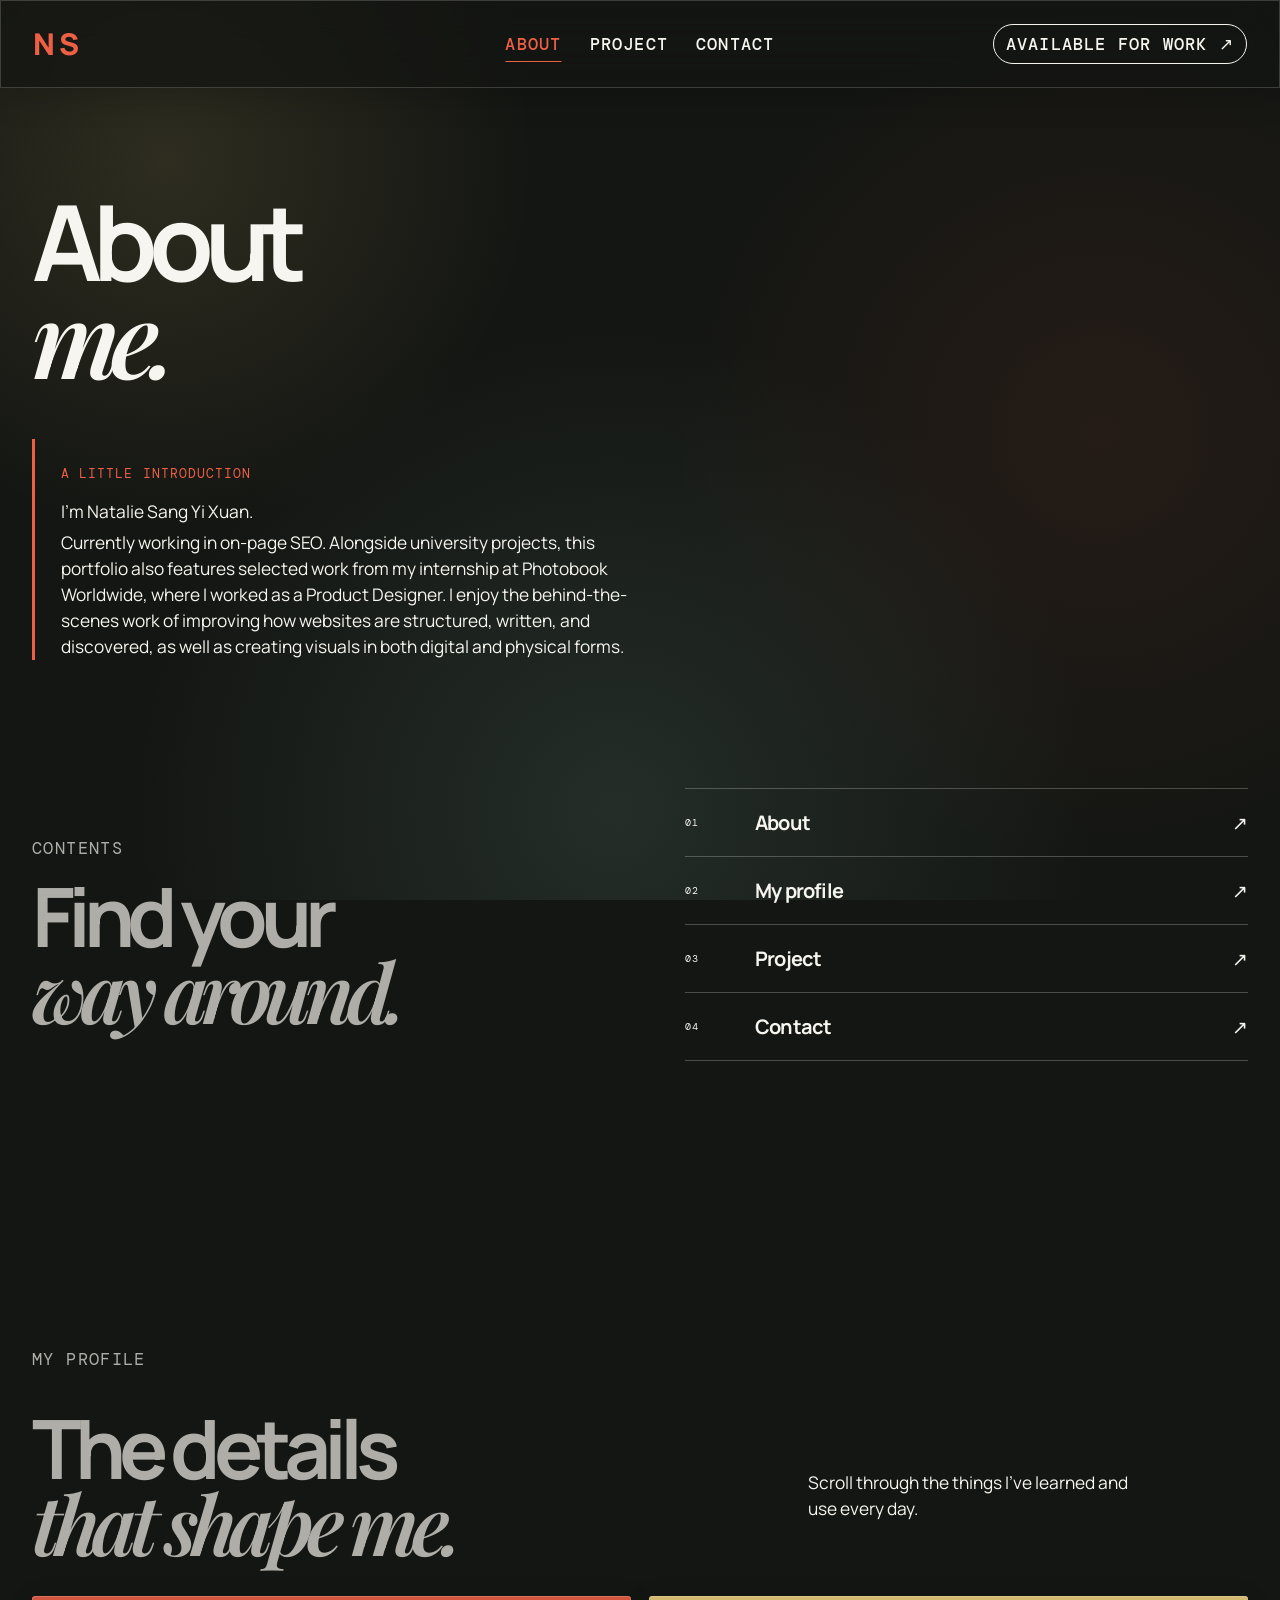
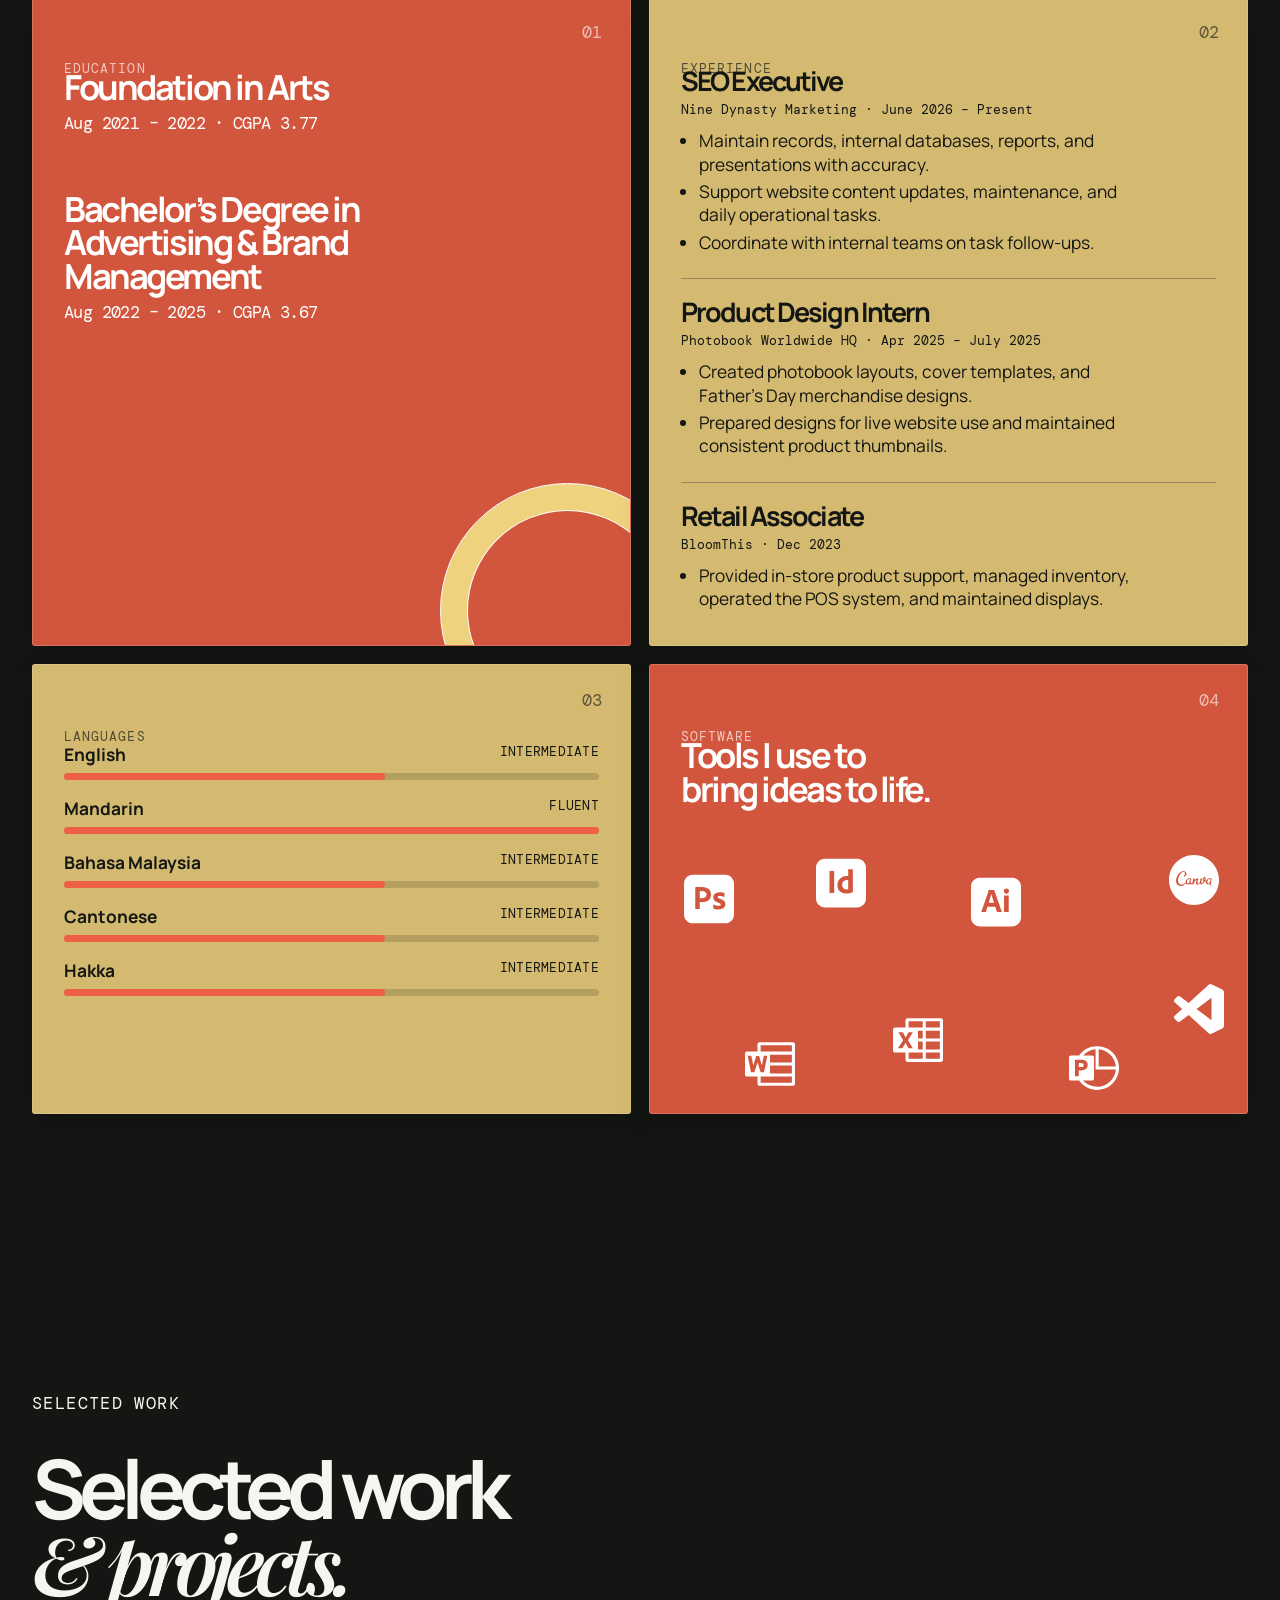
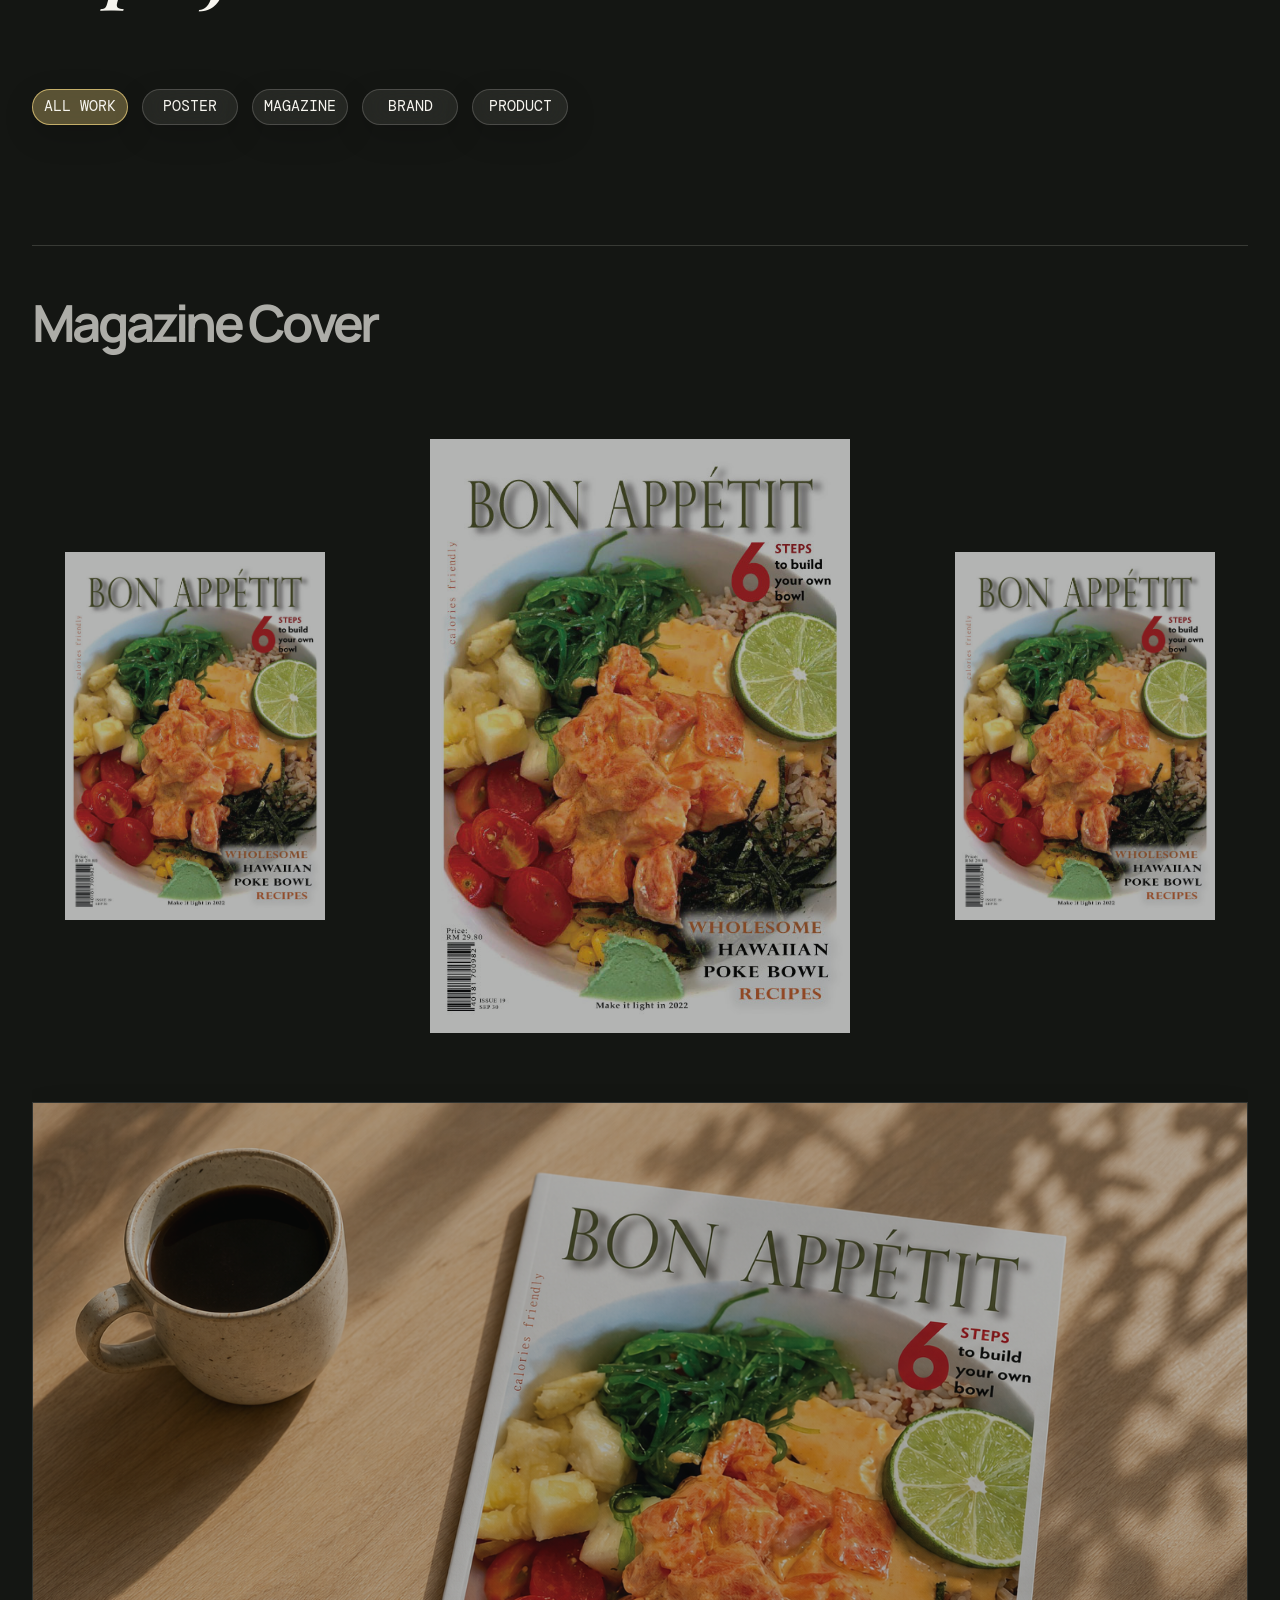
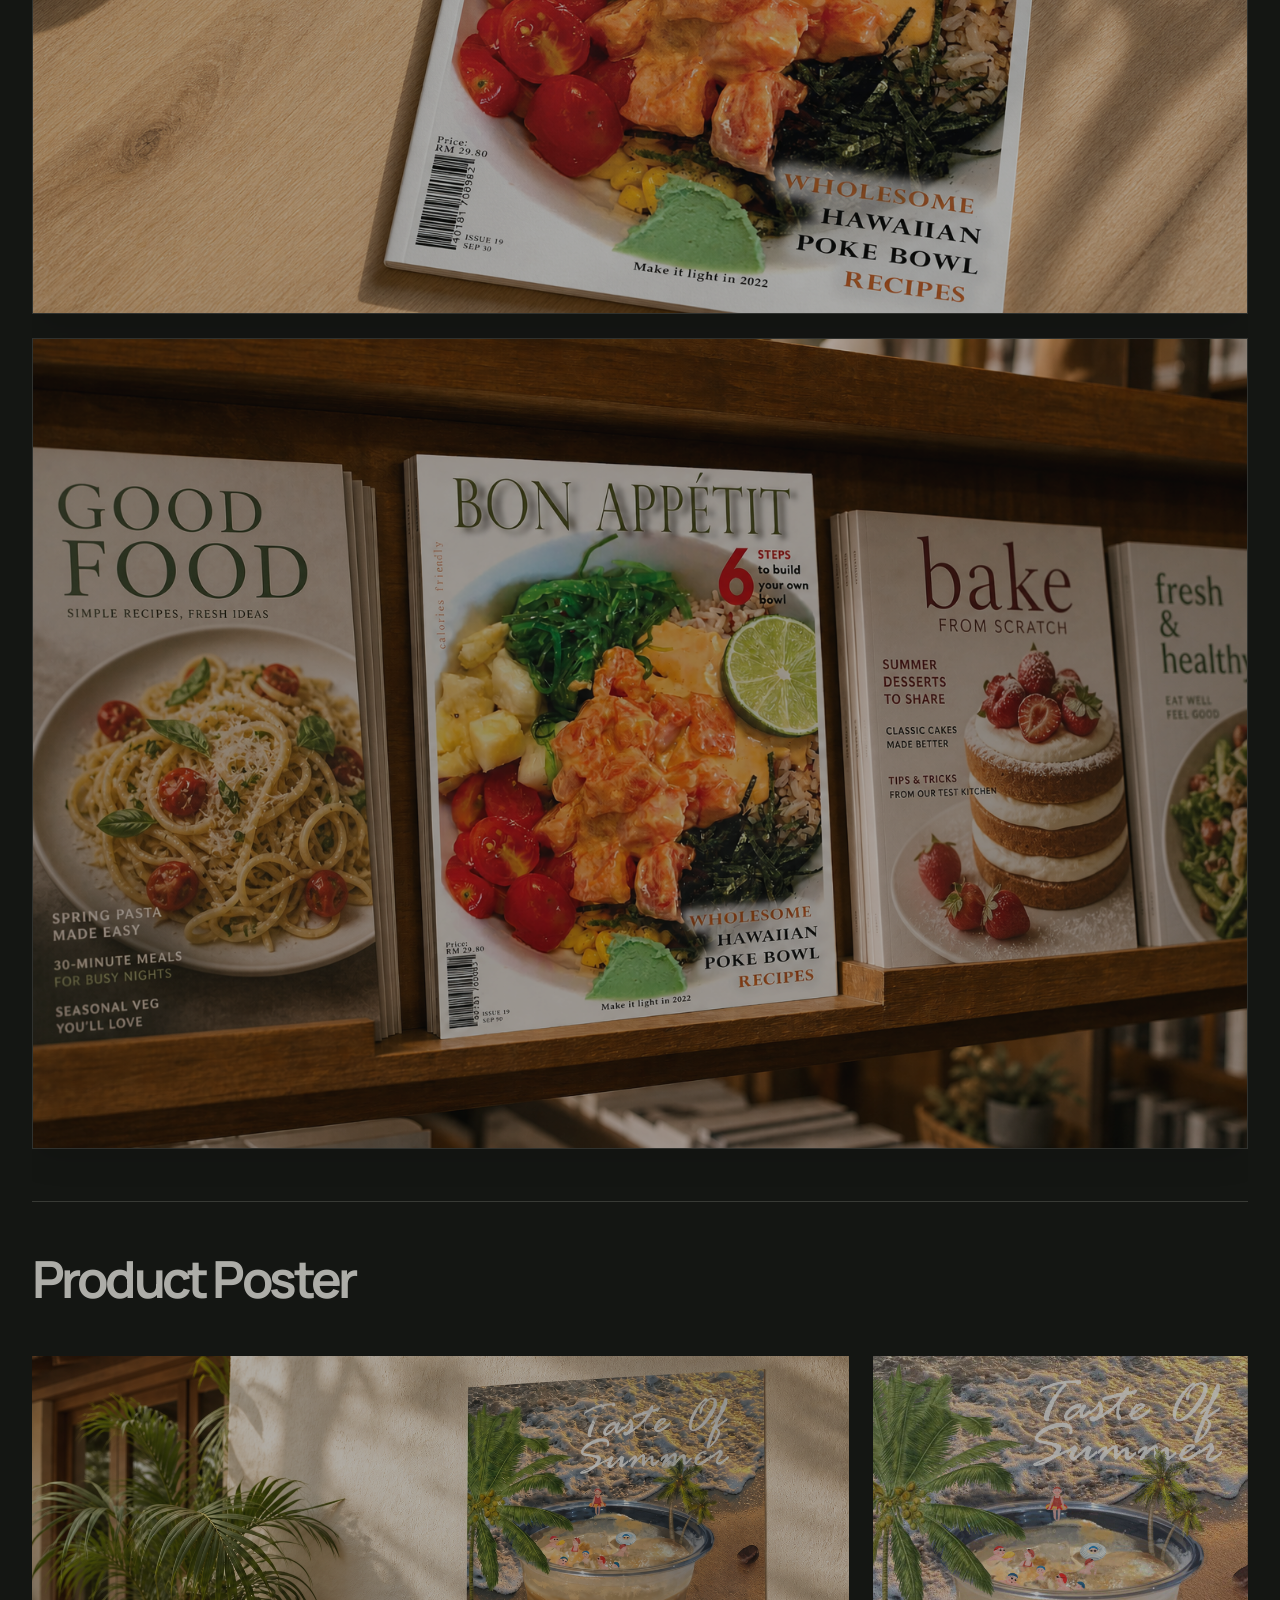
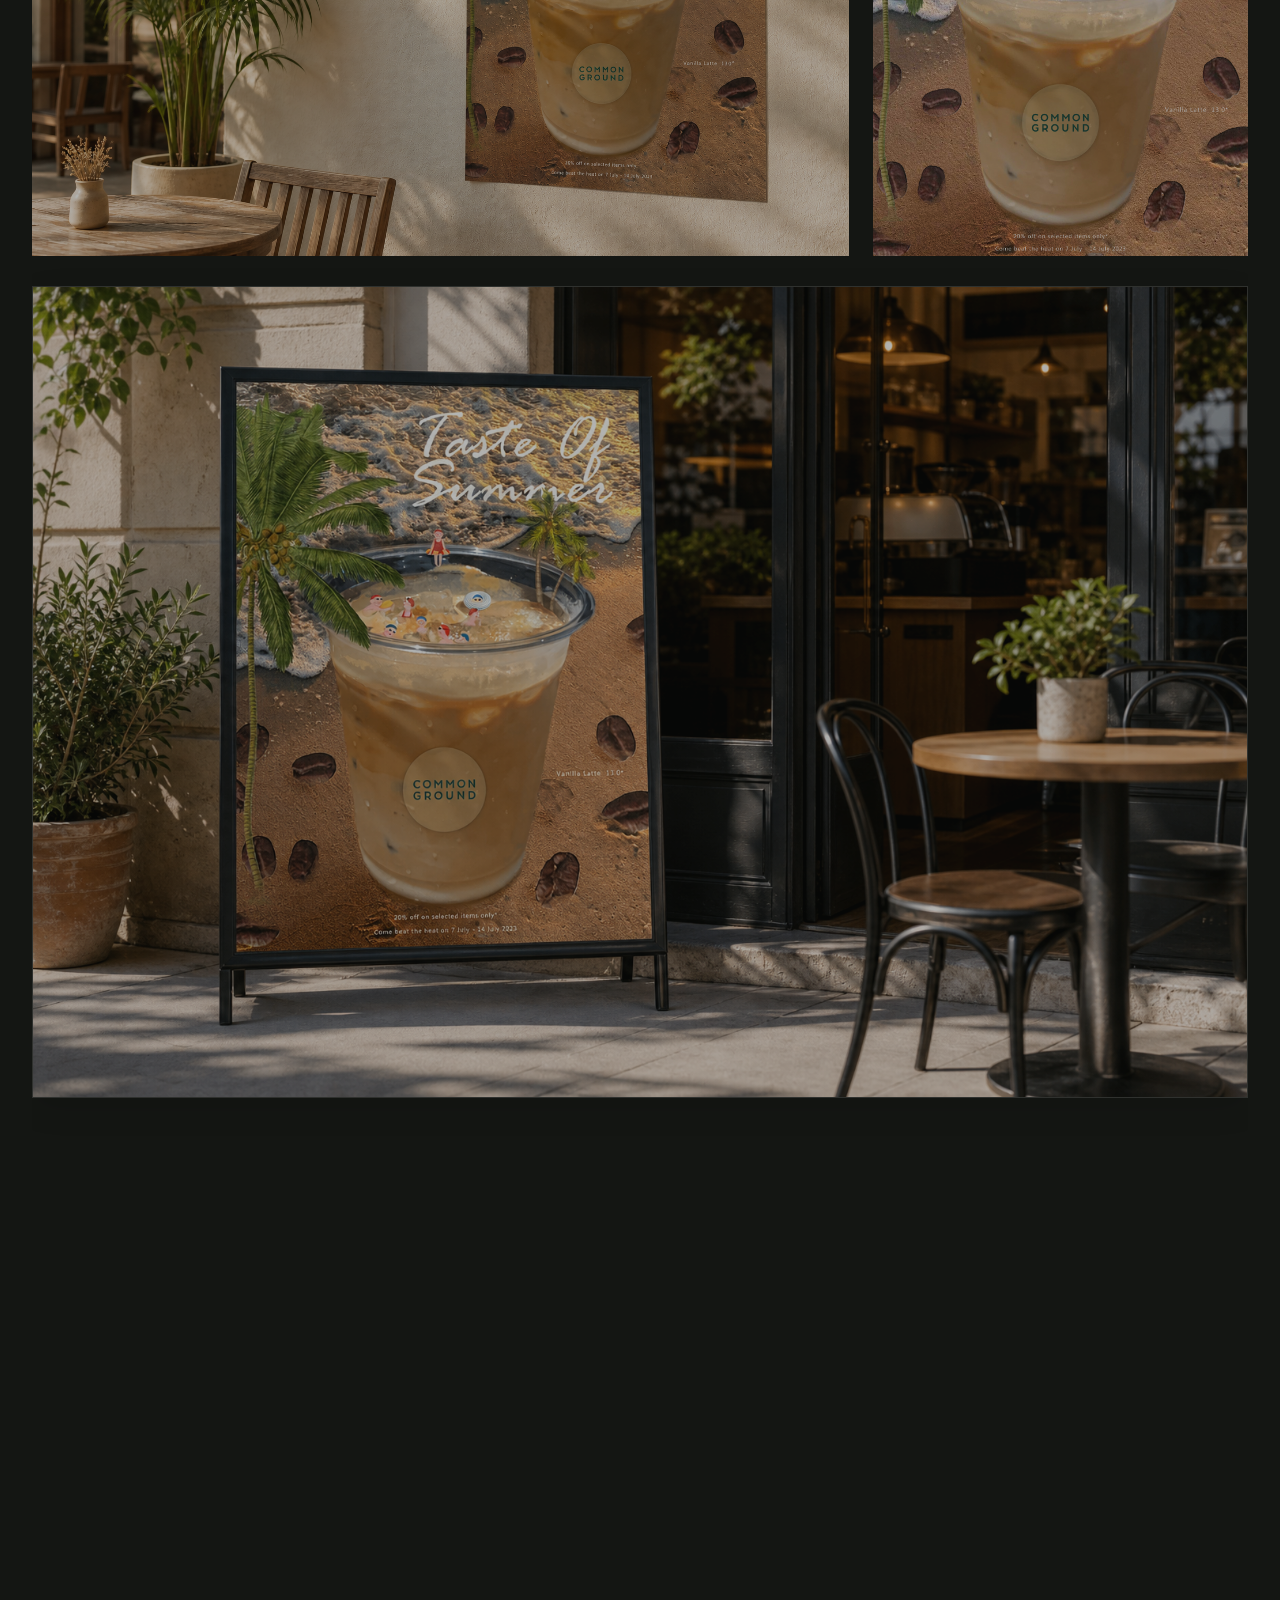
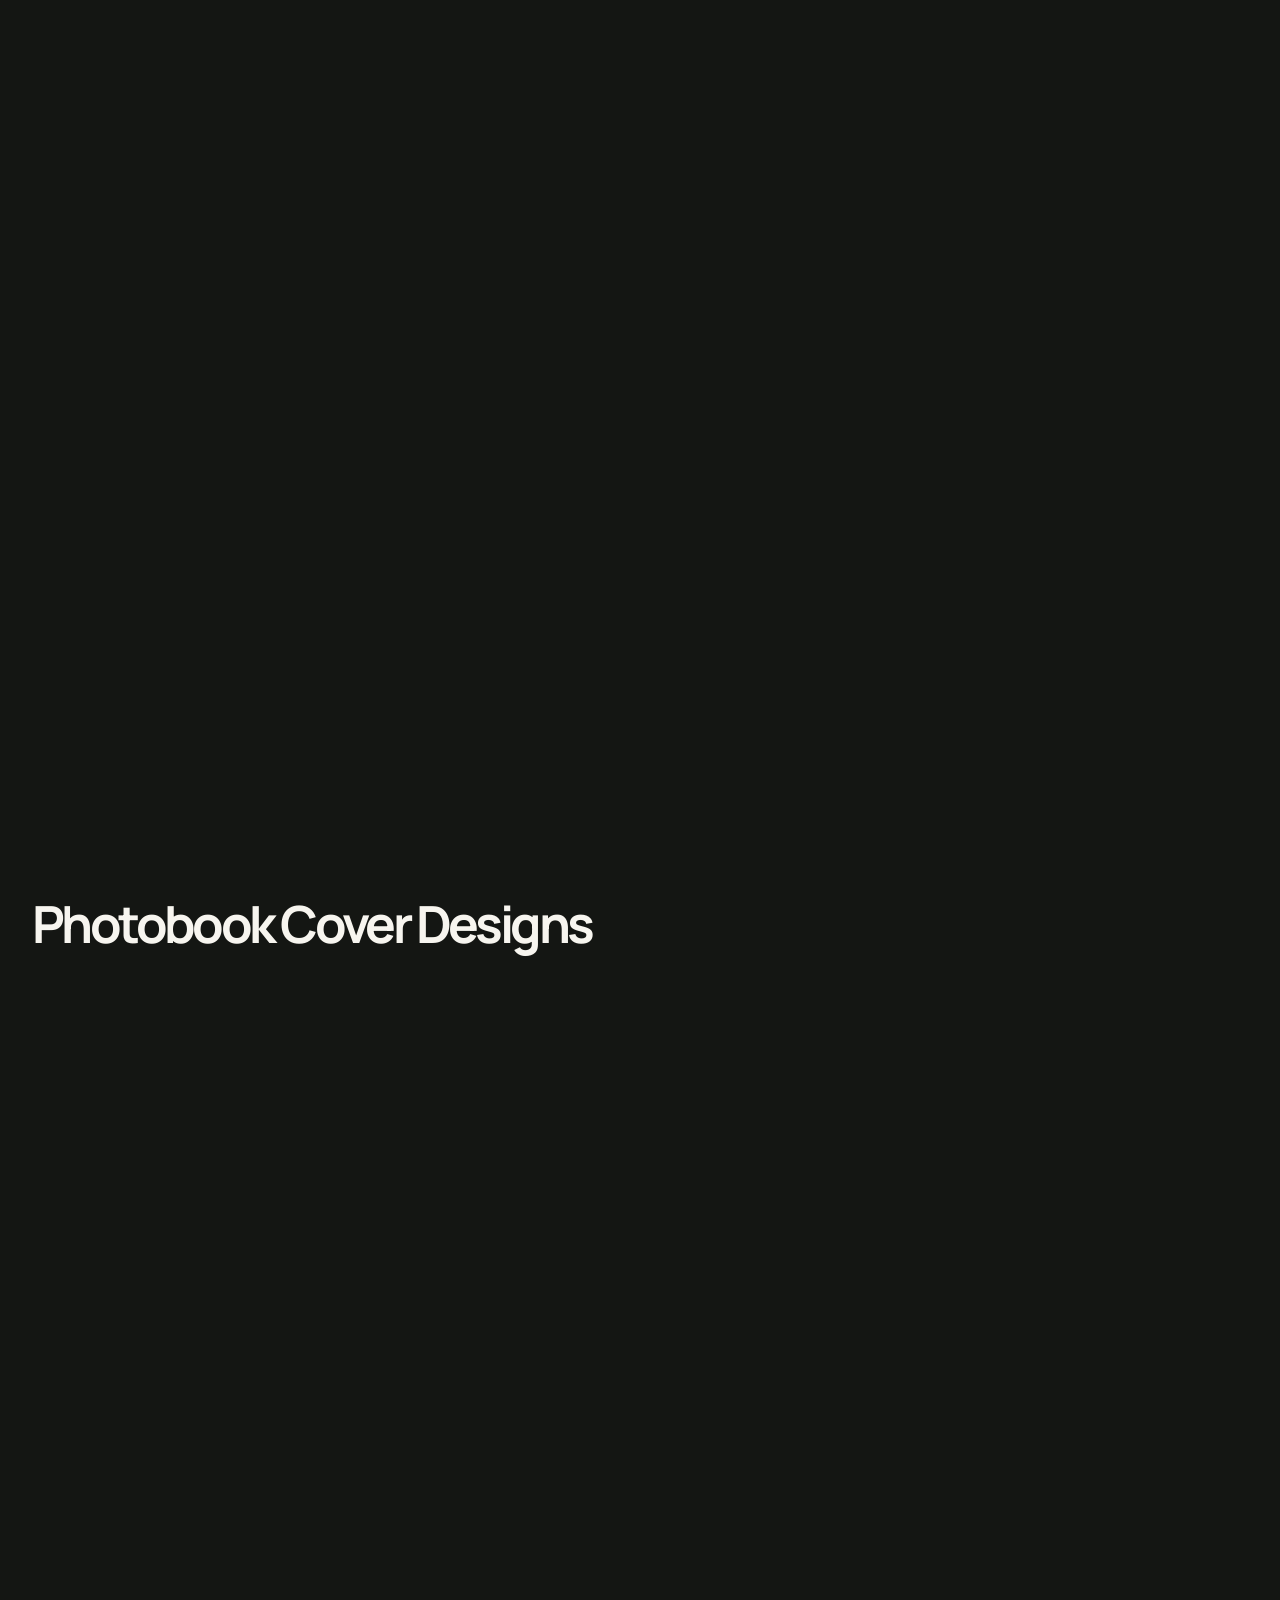
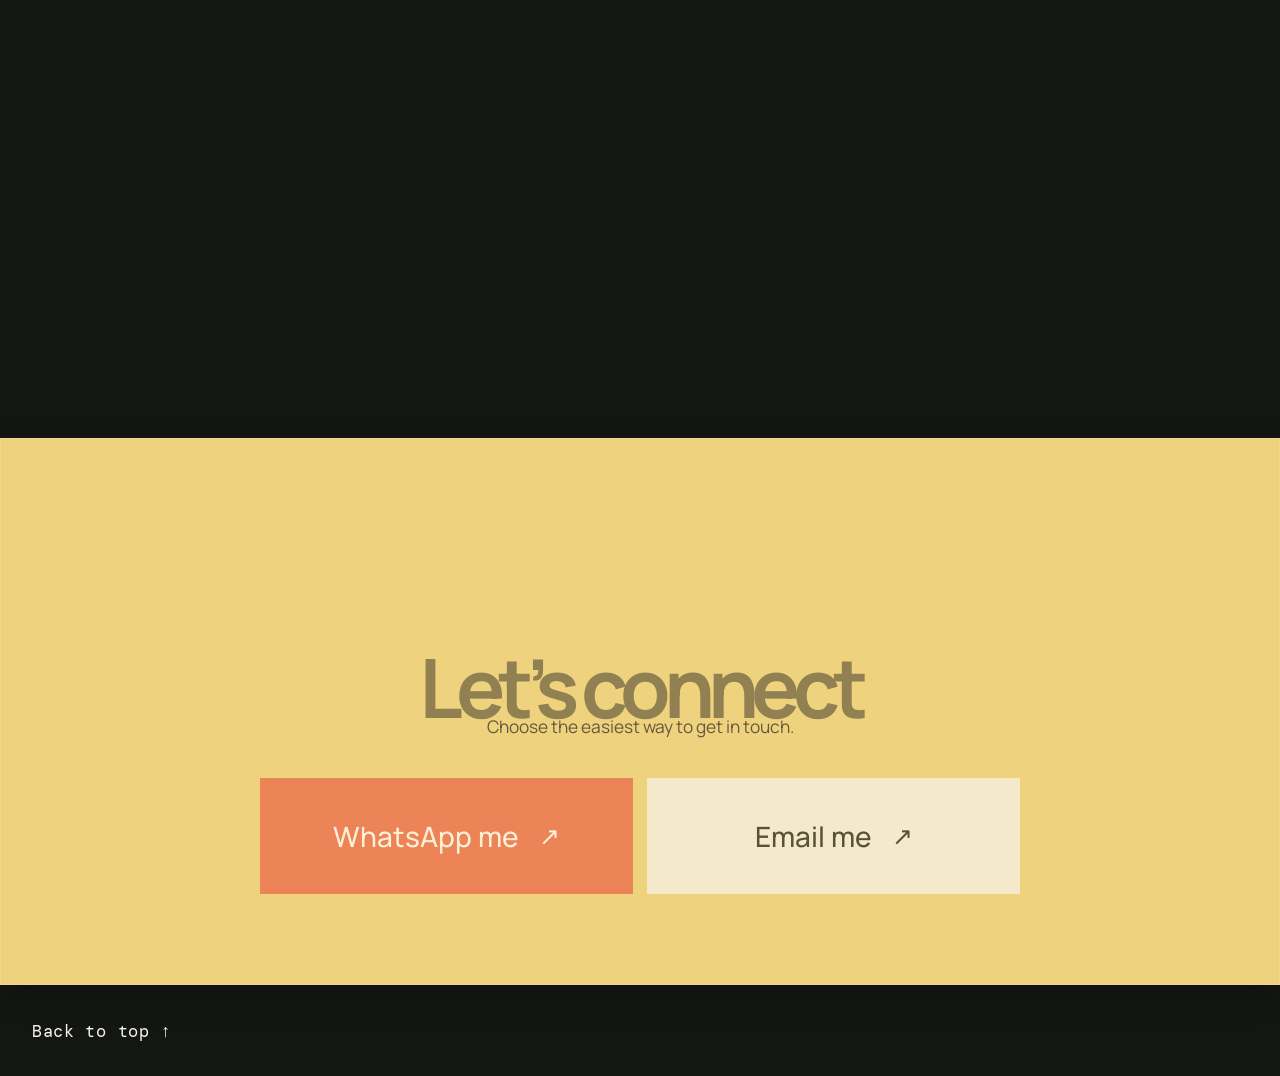
==== commit ca6c9f89: "Update portfolio website" ====
--- a/index.html
+++ b/index.html
@@ -24,6 +24,7 @@
       <nav aria-label="Primary navigation"><a href="#top" data-nav-link="top">About</a><div class="project-menu"><span>Project</span><div class="project-menu-list" aria-label="Project categories"><button data-filter="all">All work</button><button data-filter="poster">Poster</button><button data-filter="magazine">Magazine</button><button data-filter="brand">Brand</button><button data-filter="product">Product</button><button data-filter="cover">Cover</button></div></div><a href="#contact" data-nav-link="contact">Contact</a></nav>
       <a class="availability" href="mailto:nataliesang07@gmail.com?subject=Portfolio%20enquiry">Available for work &nearr;</a>
     </header>
+    <button class="mobile-menu-toggle" type="button" aria-label="Open navigation menu" aria-controls="primary-navigation" aria-expanded="false"><span></span><span></span></button>
     <main>
       <section class="hero wrap page-section" id="top" data-section="top">
         <div class="hero-title"><h1>About<br /><em>me.</em></h1></div>
@@ -44,7 +45,7 @@
         <div class="profile-heading reveal"><p class="eyebrow">My profile</p><h2>The details<br /><em>that shape me.</em></h2><p>Scroll through the things I&rsquo;ve learned and use every day.</p></div>
         <div class="profile-cards">
           <article class="profile-card education reveal"><span>01</span><p class="eyebrow">Education</p><h3>Foundation in Arts <small>Aug 2021 &ndash; 2022 · CGPA 3.77</small><br />Bachelor&rsquo;s Degree in Advertising &amp; Brand Management <small>Aug 2022 &ndash; 2025 · CGPA 3.67</small></h3><i aria-hidden="true"></i></article>
-          <article class="profile-card experience reveal"><span>02</span><p class="eyebrow">Experience</p><div class="experience-list"><section><h3>SEO Support Executive</h3><p class="experience-meta">Nine Dynasty Marketing · June 2026</p><ul><li>Maintain records, internal databases, reports, and presentations with accuracy.</li><li>Support website content updates, maintenance, and daily operational tasks.</li><li>Coordinate with internal teams on task follow-ups.</li></ul></section><section><h3>Product Design Intern</h3><p class="experience-meta">Photobook Worldwide HQ · Apr 2025 &ndash; July 2025</p><ul><li>Created photobook layouts, cover templates, and Father&rsquo;s Day merchandise designs.</li><li>Prepared designs for live website use and maintained consistent product thumbnails.</li></ul></section><section><h3>Retail Associate</h3><p class="experience-meta">BloomThis · Dec 2023</p><ul><li>Provided in-store product support, managed inventory, operated the POS system, and maintained displays.</li></ul></section></div><i aria-hidden="true"></i></article>
+          <article class="profile-card experience reveal"><span>02</span><p class="eyebrow">Experience</p><div class="experience-list"><section><h3>SEO Executive</h3><p class="experience-meta">Nine Dynasty Marketing · June 2026</p><ul><li>Maintain records, internal databases, reports, and presentations with accuracy.</li><li>Support website content updates, maintenance, and daily operational tasks.</li><li>Coordinate with internal teams on task follow-ups.</li></ul></section><section><h3>Product Design Intern</h3><p class="experience-meta">Photobook Worldwide HQ · Apr 2025 &ndash; July 2025</p><ul><li>Created photobook layouts, cover templates, and Father&rsquo;s Day merchandise designs.</li><li>Prepared designs for live website use and maintained consistent product thumbnails.</li></ul></section><section><h3>Retail Associate</h3><p class="experience-meta">BloomThis · Dec 2023</p><ul><li>Provided in-store product support, managed inventory, operated the POS system, and maintained displays.</li></ul></section></div><i aria-hidden="true"></i></article>
           <article class="profile-card languages reveal"><span>03</span><p class="eyebrow">Languages</p><div class="language-bars"><div class="language-level" style="--level:60%"><p><strong>English</strong><span>Intermediate</span></p><i aria-hidden="true"></i></div><div class="language-level" style="--level:100%"><p><strong>Mandarin</strong><span>Fluent</span></p><i aria-hidden="true"></i></div><div class="language-level" style="--level:60%"><p><strong>Bahasa Malaysia</strong><span>Intermediate</span></p><i aria-hidden="true"></i></div><div class="language-level" style="--level:60%"><p><strong>Cantonese</strong><span>Intermediate</span></p><i aria-hidden="true"></i></div><div class="language-level" style="--level:60%"><p><strong>Hakka</strong><span>Intermediate</span></p><i aria-hidden="true"></i></div></div></article>
           <article class="profile-card software reveal"><span>04</span><p class="eyebrow">Software</p><h3>Tools I use to<br />bring ideas to life.</h3><div class="tool-list" aria-label="Software skills"><img src="logos/adobephotoshop.svg" alt="Adobe Photoshop" /><img src="logos/adobeindesign.svg" alt="Adobe InDesign" /><img src="logos/adobeillustrator.svg" alt="Adobe Illustrator" /><img src="logos/canva.svg" alt="Canva" /><img src="logos/microsoftword.svg" alt="Microsoft Word" /><img src="logos/microsoftexcel.svg" alt="Microsoft Excel" /><img src="logos/microsoftpowerpoint.svg" alt="Microsoft PowerPoint" /><img src="logos/visualstudiocode.svg" alt="Visual Studio Code" /></div></article>
         </div>
@@ -55,18 +56,52 @@
           <article class="project project-feature reveal" data-category="magazine cover"><div class="project-copy"><h3>Magazine Cover</h3><p>A vibrant food magazine cover designed to make the poke bowl the unmistakable hero.</p></div><div class="project-piece magazine-scroll"><img class="magazine-repeat" src="images/Magazine Cover 1.jpg" alt="" loading="lazy" /><img src="images/Magazine Cover 1.jpg" alt="Magazine Cover design" loading="lazy" /><img class="magazine-repeat" src="images/Magazine Cover 1.jpg" alt="" loading="lazy" /></div><div class="project-showcase"><img src="images/showcases/magazine-cover-table.png" alt="Magazine Cover displayed on a table" loading="lazy" /></div><div class="project-showcase"><img src="images/showcases/magazine-cover-bookstore.png" alt="Magazine Cover displayed on a bookstore shelf" loading="lazy" /></div></article>
           <article class="project project-feature reveal" data-category="poster"><div class="project-copy"><h3>Product Poster</h3><p>A sun-warmed campaign poster that combines photography, illustration, and expressive type.</p></div><div class="project-piece product-poster-piece"><img class="product-poster-patio" src="images/showcases/product-poster-patio.png" alt="Product Poster displayed on a coffee shop patio" loading="lazy" /><img class="product-poster-art" src="images/A2 Poster.jpg" alt="Product Poster design" loading="lazy" /></div><div class="project-showcase"><img src="images/showcases/product-poster-coffee-shop.png" alt="Product Poster displayed outside a coffee shop" loading="lazy" /></div></article>
           <article class="project project-feature reveal" data-category="magazine"><div class="project-copy"><h3>Magazine Article</h3><p>An editorial spread balancing bold typography, photography, and a clear reading rhythm.</p></div><div class="project-piece magazine-article-gallery"><img src="images/Magazine Cover.jpg" alt="Magazine cover design" loading="lazy" /><img src="images/Magazine layout.jpg" alt="Magazine layout design" loading="lazy" /><img src="images/Sunscreen Ads 5.jpg" alt="Sunscreen advertisement design" loading="lazy" /><img src="images/Magazine layout3.jpg" alt="Magazine layout three design" loading="lazy" /><img class="magazine-article-spread" src="images/Magazine article2.jpg" alt="Magazine article two design" loading="lazy" /><figure class="magazine-book-mockup"><img src="images/showcases/magazine-article-open-book.png" alt="Open magazine mockup showing Natalie Sang's magazine article designs" loading="lazy" /></figure></div></article>
-          <article class="project project-feature reveal" data-category="brand"><div class="project-copy"><h3>Brand Guidelines</h3><p>A cheerful identity system designed around the idea of love, gifting, and thoughtful details.</p></div><div class="brand-mockup-pair"><img src="images/showcases/bowtique-door-sticker.png" alt="Bowtique Co logo sticker on a glass gift shop door" loading="lazy" /></div></article>
+          <article class="project project-feature reveal" data-category="brand"><div class="project-copy"><h3>Brand Guidelines</h3><p>A cheerful identity system designed around the idea of love, gifting, and thoughtful details.</p></div><div class="brand-guidelines-carousel"><div class="brand-guideline-stage"><button class="brand-guideline-preview brand-guideline-previous" type="button" aria-label="Show previous Bowtique brand guideline"><img src="images/bowtique/16.png" alt="" loading="lazy" /></button><button class="brand-guideline-slide" type="button" aria-label="Show next Bowtique brand guideline"><img src="images/bowtique/1.png" alt="Bowtique brand guideline, page 1 of 16" loading="lazy" /><span class="brand-guideline-count" aria-live="polite">1 / 16</span></button><button class="brand-guideline-preview brand-guideline-following" type="button" aria-label="Show next Bowtique brand guideline"><img src="images/bowtique/2.png" alt="" loading="lazy" /></button></div><template class="brand-guideline-images"><img src="images/bowtique/2.png" alt="Bowtique brand guideline, page 2 of 16" loading="lazy" /><img src="images/bowtique/3.png" alt="Bowtique brand guideline, page 3 of 16" loading="lazy" /><img src="images/bowtique/4.png" alt="Bowtique brand guideline, page 4 of 16" loading="lazy" /><img src="images/bowtique/5.png" alt="Bowtique brand guideline, page 5 of 16" loading="lazy" /><img src="images/bowtique/6.png" alt="Bowtique brand guideline, page 6 of 16" loading="lazy" /><img src="images/bowtique/7.png" alt="Bowtique brand guideline, page 7 of 16" loading="lazy" /><img src="images/bowtique/8.png" alt="Bowtique brand guideline, page 8 of 16" loading="lazy" /><img src="images/bowtique/9.png" alt="Bowtique brand guideline, page 9 of 16" loading="lazy" /><img src="images/bowtique/10.png" alt="Bowtique brand guideline, page 10 of 16" loading="lazy" /><img src="images/bowtique/11.png" alt="Bowtique brand guideline, page 11 of 16" loading="lazy" /><img src="images/bowtique/12.png" alt="Bowtique brand guideline, page 12 of 16" loading="lazy" /><img src="images/bowtique/13.png" alt="Bowtique brand guideline, page 13 of 16" loading="lazy" /><img src="images/bowtique/14.png" alt="Bowtique brand guideline, page 14 of 16" loading="lazy" /><img src="images/bowtique/15.png" alt="Bowtique brand guideline, page 15 of 16" loading="lazy" /><img src="images/bowtique/16.png" alt="Bowtique brand guideline, page 16 of 16" loading="lazy" /></template></div><div class="brand-mockup-pair"><img src="images/showcases/bowtique-door-sticker.png" alt="Bowtique Co logo sticker on a glass gift shop door" loading="lazy" /></div></article>
         </div>
-        <a class="section-continue reveal" href="#about">A little more about me <span>&darr;</span></a>
+        <article class="project project-feature mug-designs reveal" data-category="product">
+          <div class="project-copy"><h3>Mug Designs</h3><p>Two personalised mug concepts, shown together with their finished artwork.</p></div>
+          <div class="mug-design-gallery">
+            <div class="mug-design-pair"><img class="mug-mockup" src="images/image (2).png" alt="Cool Dad Club mug mockup" loading="lazy" /><img src="images/mug 1.jpg" alt="Cool Dad Club mug design" loading="lazy" /></div>
+            <div class="mug-design-pair"><img class="mug-mockup" src="images/image (1).png" alt="Best Moments Ever mug mockup" loading="lazy" /><img src="images/mug 2 moments.jpg" alt="Best Moments Ever mug design" loading="lazy" /></div>
+          </div>
+        </article>
+        <article class="project project-feature pillow-designs reveal" data-category="product">
+          <div class="project-copy"><h3>Pillow Designs</h3><p>Two cushion concepts paired with their corresponding artwork.</p></div>
+          <div class="mug-design-gallery">
+            <div class="mug-design-pair"><img class="mug-mockup" src="images/pillow 2 mockup.png" alt="Sleep and Snore pillow mockup" loading="lazy" /><img src="images/Pillow 2.jpg" alt="Sleep and Snore pillow design" loading="lazy" /></div>
+            <div class="mug-design-pair"><img class="mug-mockup" src="images/pillow 1 mockup.png" alt="You and Me pillow mockup" loading="lazy" /><img src="images/Pillow 1.jpg" alt="You and Me pillow design" loading="lazy" /></div>
+          </div>
+        </article>
+        <article class="project project-feature photobook-designs" data-category="product">
+          <div class="project-copy"><h3>Photobook Cover Designs</h3><p>I designed a travel series for AirAsia MOVE and photobook covers for a kindergarten</p></div>
+          <div class="mug-design-gallery">
+            <div class="mug-design-pair"><img class="mug-mockup" src="images/bkk.png" alt="Bangkok photobook mockup" loading="lazy" /><img src="images/bkk2.png" alt="Bangkok 2025 photobook cover design" loading="lazy" /></div>
+            <div class="mug-design-pair"><img class="mug-mockup" src="images/image (3).png" alt="Hatyai photobook mockup" loading="lazy" /><img src="images/Hatyai-.jpg" alt="Hatyai 2025 photobook cover design" loading="lazy" /></div>
+            <div class="mug-design-pair"><img class="mug-mockup" src="images/image (4).png" alt="Kuala Lumpur photobook mockup" loading="lazy" /><img src="images/KUALA-LUMPUR.jpg" alt="Kuala Lumpur 2025 photobook cover design" loading="lazy" /></div>
+            <div class="mug-design-pair"><img class="mug-mockup" src="images/image (5).png" alt="Cameron Highlands photobook mockup" loading="lazy" /><img src="images/CAMERON-HIGHLANDS.jpg" alt="Cameron Highlands 2025 photobook cover design" loading="lazy" /></div>
+            <div class="mug-design-pair"><img class="mug-mockup" src="images/image (6).png" alt="Seoul photobook mockup" loading="lazy" /><img src="images/SEOUL.jpg" alt="Seoul 2025 photobook cover design" loading="lazy" /></div>
+            <div class="mug-design-pair"><img class="mug-mockup" src="images/image (7).png" alt="Yellow Paris photobook mockup" loading="lazy" /><img src="images/paris.jpg" alt="Yellow Paris 2025 photobook cover design" loading="lazy" /></div>
+          </div>
+          <div class="photobook-new-gallery" aria-label="Additional photobook cover mockups">
+            <figure class="photobook-pair"><img class="photobook-mockup" src="images/photobooks/laura-school-mockup-alpha.png" alt="Laura back-to-school photobook mockup" loading="lazy" /><img src="images/photobooks/laura-school-design-yellow.png" alt="Laura back-to-school cover design" loading="lazy" /></figure>
+            <figure class="photobook-pair"><img class="photobook-mockup" src="images/photobooks/moments-travel-mockup-transparent.png" alt="Moments 2025 travel photobook mockup" loading="lazy" /><img src="images/photobooks/moments-travel-cover-design.png" alt="Moments 2025 travel photobook cover design" loading="lazy" /></figure>
+            <figure class="photobook-pair"><img class="photobook-mockup" src="images/photobooks/little-laura-mockup-transparent.png" alt="Little Laura photobook mockup" loading="lazy" /><img src="images/photobooks/little-laura-cover-design.png" alt="Little Laura photobook cover design" loading="lazy" /></figure>
+            <figure class="photobook-pair"><img class="photobook-mockup" src="images/photobooks/bali-adventure-mockup-transparent.png" alt="Bali Adventure photobook mockup" loading="lazy" /><img src="images/photobooks/bali-adventure-cover-design.png" alt="Bali Adventure photobook cover design" loading="lazy" /></figure>
+          </div>
+        </article>
+        <article class="project project-feature design-process reveal" data-category="brand">
+          <div class="design-process-teaser">
+            <div class="design-process-cta"><p>Explore the research, ideas, and visual development behind the Bowtique brand guidelines.</p><a class="design-process-button" href="design-process.html">View design process <span>&nearr;</span></a></div>
+          </div>
+        </article>
+        <a class="section-continue reveal" href="#contact">Let&rsquo;s get in touch <span>&darr;</span></a>
       </section>
-      <section class="about wrap page-section" id="about">
-        <p class="eyebrow">About me</p>
-        <div class="about-layout reveal"><h2>Good work is clear,<br />but never <em>boring.</em></h2><div><p>I&rsquo;m Natalie, a multidisciplinary designer who turns good ideas into memorable identities and thoughtful digital experiences.</p><p>From early concepts to the final interaction, I balance useful structure with a healthy dose of personality.</p><a class="text-link" href="#contact">Let&rsquo;s work together <span>&nearr;</span></a></div></div>
-        <div class="credentials reveal" aria-label="Portfolio highlights"><div><strong>4+</strong><span>years creating</span></div><div><strong>20</strong><span>brands shaped</span></div><div><strong>KL</strong><span>based, working worldwide</span></div><div><strong>01</strong><span>curious creative partner</span></div></div>
-      </section>
-      <section class="contact page-section" id="contact"><div class="contact-inner wrap reveal"><p class="eyebrow">Have a good story?</p><h2>Let&rsquo;s make it<br /><em>last.</em></h2><p class="contact-note">Send me a message and I&rsquo;ll get back to you soon.</p><form class="contact-form" action="https://formsubmit.co/nataliesang07@gmail.com" method="POST"><input type="hidden" name="_subject" value="New message from your website" /><input type="text" name="_honey" class="honeypot" tabindex="-1" autocomplete="off" /><label>Your name<input type="text" name="name" required /></label><label>Your email<input type="email" name="email" required /></label><label>Your message<textarea name="message" rows="4" required></textarea></label><button type="submit">Send message <span>&nearr;</span></button></form></div></section>
+      <section class="contact page-section" id="contact"><div class="contact-inner wrap reveal"><h2>Let&rsquo;s connect</h2><p class="contact-note">Choose the easiest way to get in touch.</p><div class="contact-actions"><a class="contact-action contact-whatsapp" href="https://wa.me/60168062310?text=Hi%20Natalie%2C%20I%20found%20your%20portfolio%20and%20would%20like%20to%20get%20in%20touch." target="_blank" rel="noreferrer"><span>WhatsApp me</span><b>&nearr;</b></a><a class="contact-action contact-email" href="mailto:nataliesang07@gmail.com?subject=Portfolio%20enquiry"><span>Email me</span><b>&nearr;</b></a></div></div></section>
     </main>
-    <footer class="wrap"><span>&copy; 2026 NAT. ALL GOOD THINGS.</span><div><a href="#top">Back to top &uarr;</a><a href="https://www.instagram.com" target="_blank" rel="noreferrer">Instagram</a><a href="https://www.linkedin.com" target="_blank" rel="noreferrer">LinkedIn</a></div></footer>
+    <footer class="wrap"><div><a href="#top">Back to top &uarr;</a></div></footer>
+    <script>
+      document.querySelector('.experience-list section:first-child .experience-meta').textContent = 'Nine Dynasty Marketing · June 2026 – Present';
+    </script>
     <script src="script.js"></script>
   </body>
 </html>
--- a/contact-form.css
+++ b/contact-form.css
@@ -42,4 +42,57 @@
 
 .contact-form button:hover { background: transparent; color: var(--ink); transform: translateY(-2px); }
 .contact-form button span { margin-left: 12px; }
+.contact-direct-links { display: flex; flex-wrap: wrap; gap: 12px; align-items: center; }
+.contact-direct-links a {
+  border: 1px solid var(--ink);
+  border-radius: 999px;
+  color: var(--ink);
+  padding: 13px 20px;
+  font: 13pt Manrope, Arial, sans-serif;
+  text-decoration: none;
+  transition: transform .2s ease, background .2s ease, color .2s ease;
+}
+.contact-direct-links a:hover { background: var(--ink); color: var(--paper); transform: translateY(-2px); }
+.contact-direct-links a span { margin-left: 12px; }
 .honeypot { display: none; }
+
+.contact-actions {
+  display: grid;
+  grid-template-columns: repeat(2, minmax(0, 1fr));
+  gap: 14px;
+  max-width: 760px;
+  margin: 38px auto 0;
+}
+
+.contact-action {
+  display: flex;
+  align-items: center;
+  justify-content: center;
+  gap: 20px;
+  min-height: 116px;
+  padding: 24px 28px;
+  border: 1px solid var(--ink);
+  color: var(--paper);
+  background: var(--ink);
+  font: 500 clamp(18px, 2.2vw, 28px) Manrope, Arial, sans-serif;
+  text-decoration: none;
+  transition: transform .2s ease, background .2s ease, color .2s ease;
+}
+
+.contact-action b { font: 400 25px/1 'DM Mono', monospace; }
+.contact-action:hover { background: transparent; color: var(--ink); transform: translateY(-4px); }
+.contact-whatsapp { background: var(--coral); border-color: var(--coral); color: #ffffff; }
+.contact-whatsapp:hover { background: transparent; color: var(--ink); border-color: var(--ink); }
+
+.contact .contact-inner {
+  text-align: center;
+}
+
+.contact .contact-note {
+  margin-left: auto;
+  margin-right: auto;
+}
+
+@media (max-width: 600px) {
+  .contact-actions { grid-template-columns: 1fr; }
+}
--- a/resume.css
+++ b/resume.css
@@ -12,6 +12,19 @@
 .about-overview p { margin: 0; font-size: 13pt; line-height: 1.5; }
 .seo-role { display: inline-block; white-space: nowrap; margin-top: 5px; }
 .about-overview .eyebrow { margin-bottom: 15px; font-size: 10pt; color: var(--coral); }
+
+.about-hero-sketch {
+  position: absolute;
+  z-index: 1;
+  right: clamp(4%, 10vw, 13%);
+  bottom: 46px;
+  width: clamp(180px, 26vw, 360px);
+  height: auto;
+  max-height: 72%;
+  object-fit: contain;
+  filter: invert(1);
+  pointer-events: none;
+}
 
 .profile-details { padding: 120px 0 135px; }
 
@@ -38,7 +51,7 @@
 .experience-meta { margin: 6px 0 10px; font: 10pt/1.35 'DM Mono', monospace; }
 .experience-list ul { max-width: 470px; margin: 0; padding-left: 18px; font-size: 13pt; line-height: 1.35; }
 .experience-list li + li { margin-top: 4px; }
-.experience i { right: -32px; bottom: -62px; width: 255px; height: 145px; border: 1px solid #27214c; border-radius: 50% 50% 0 0; transform: rotate(-24deg); }
+.experience i { display: none; }
 .languages { background: #efd27e; }
 .languages { min-height: 445px; }
 .language-bars { position: relative; z-index: 1; margin-top: 30px; }
@@ -62,6 +75,7 @@
 @media (max-width: 700px) {
   .hero { min-height: 680px; }
   .about-overview { max-width: 90%; margin-top: 46px; padding-left: 18px; }
+  .about-hero-sketch { right: 0; bottom: 18px; width: 150px; max-height: 42%; opacity: .92; }
   .profile-details { padding: 80px 0; }
   .profile-heading { grid-template-columns: 1fr; gap: 23px; }.profile-heading .eyebrow { grid-column: auto; }.profile-heading > p:last-child { margin: 0; }
   .profile-cards { grid-template-columns: 1fr; gap: 12px; margin-top: 40px; }.profile-card { min-height: 260px; padding: 25px; }.experience { min-height: 690px; }.languages { min-height: 440px; }.software { min-height: 450px; }
--- a/contents.css
+++ b/contents.css
@@ -1,3 +1,35 @@
+/* Keep the dark page background while using Bowtique pink accents. */
+:root {
+  --paper: #141613;
+  --cream: #141613;
+  --ink: #f7f5ef;
+  --green: #d84f9b;
+  --line: rgba(247, 245, 239, .24);
+}
+
+body {
+  background-color: var(--paper);
+  background-image:
+    radial-gradient(circle at 13% 18%, rgba(239, 210, 126, .12), transparent 23rem),
+    radial-gradient(circle at 86% 48%, rgba(237, 96, 69, .08), transparent 27rem),
+    radial-gradient(circle at 48% 90%, rgba(52, 69, 61, .5), transparent 30rem);
+}
+
+.mono {
+  background: #d84f9b;
+  color: #fff;
+}
+
+.software { background: #d84f9b; }
+
+.education,
+.software {
+  background: #d84f9b;
+  color: #fff;
+}
+
+.software { background: var(--coral); }
+
 .contents {
   display: grid;
   grid-template-columns: 1fr 1fr;
@@ -200,9 +232,13 @@
   }
 }
 
-.profile-card.education,
+.profile-card.education {
+  background: rgba(237, 96, 69, .88);
+  color: #ffffff;
+}
+
 .profile-card.software {
-  background: rgba(27, 53, 45, .88);
+  background: rgba(237, 96, 69, .88);
   color: #ffffff;
 }
 
@@ -225,8 +261,18 @@
   color: #ffffff;
 }
 
+.profile-card.education .eyebrow,
+.profile-card.education h3 { color: #ffffff; }
+
+/* Education: orange banner with the decorative half-circle in yellow. */
+.profile-card.education i {
+  border-color: #ffffff;
+  box-shadow: inset 0 0 0 26px var(--yellow), inset 0 0 0 27px #ffffff;
+}
+
 .contact {
-  background: rgba(237, 96, 69, .64);
+  background: var(--yellow);
+  color: #22211f;
 }
 
 .project-piece,
@@ -297,6 +343,8 @@
   line-height: 1.65;
 }
 
+.project-copy > p { display: none; }
+
 .project-piece,
 .project-showcase {
   grid-column: 1;
@@ -363,6 +411,26 @@
   justify-self: end;
 }
 
+@media (min-width: 901px) {
+  .project-feature:nth-child(2) .product-poster-piece {
+    align-items: stretch;
+  }
+
+  .project-feature:nth-child(2) .product-poster-piece img {
+    height: min(40vw, 500px);
+  }
+
+  .project-feature:nth-child(2) .product-poster-piece .product-poster-patio {
+    object-fit: cover;
+  }
+
+  .project-feature:nth-child(2) .product-poster-piece .product-poster-art {
+    flex: 0 0 auto;
+    width: auto;
+    object-fit: contain;
+  }
+}
+
 .magazine-article-gallery {
   display: grid;
   grid-template-columns: repeat(2, minmax(0, 1fr));
@@ -392,48 +460,604 @@
 }
 
 .brand-guidelines-carousel {
-  display: block;
-  aspect-ratio: auto;
+  position: relative;
+  width: 100%;
+  overflow: hidden;
+}
+
+.brand-guideline-stage {
+  display: grid;
+  grid-template-columns: minmax(0, .65fr) minmax(280px, 1.8fr) minmax(0, .65fr);
+  align-items: center;
+  gap: 18px;
+  touch-action: pan-y;
+  user-select: none;
+  cursor: pointer;
+  transition: transform 220ms ease-out;
+}
+
+.brand-guideline-stage.is-dragging {
+  cursor: grabbing;
+  transition: none;
+}
+
+.brand-guideline-slide {
+  position: relative;
+  display: block;
+  width: 100%;
+  padding: 0;
+  color: inherit;
+  border: 0;
   background: transparent;
+  cursor: pointer;
+}
+
+.brand-guideline-preview {
+  display: block;
+  min-width: 0;
+  padding: 0;
+  border: 0;
+  background: transparent;
+  cursor: pointer;
+  opacity: .34;
+  transition: opacity 180ms ease, transform 180ms ease;
+}
+
+.brand-guideline-preview:hover,
+.brand-guideline-preview:focus-visible {
+  opacity: .62;
+  transform: scale(1.02);
+}
+
+.brand-guideline-preview:focus-visible {
+  outline: 3px solid var(--ink, #222);
+  outline-offset: 5px;
+}
+
+.brand-guideline-preview img {
+  display: block;
+  width: 100%;
+  height: auto;
+}
+
+.brand-guideline-slide:focus-visible {
+  outline: 3px solid var(--ink, #222);
+  outline-offset: 5px;
+}
+
+.brand-guideline-slide img {
+  display: block;
+  width: 100%;
+  height: auto;
+}
+
+.brand-guideline-slide.is-leaving-left img { animation: guideline-swipe-out-left 220ms ease-in forwards; }
+.brand-guideline-slide.is-leaving-right img { animation: guideline-swipe-out-right 220ms ease-in forwards; }
+.brand-guideline-slide.is-entering-right img { animation: guideline-swipe-in-right 260ms ease-out both; }
+.brand-guideline-slide.is-entering-left img { animation: guideline-swipe-in-left 260ms ease-out both; }
+
+@keyframes guideline-swipe-out-left {
+  to { opacity: 0; transform: translateX(-18%); }
+}
+
+@keyframes guideline-swipe-out-right {
+  to { opacity: 0; transform: translateX(18%); }
+}
+
+@keyframes guideline-swipe-in-right {
+  from { opacity: 0; transform: translateX(18%); }
+  to { opacity: 1; transform: translateX(0); }
+}
+
+@keyframes guideline-swipe-in-left {
+  from { opacity: 0; transform: translateX(-18%); }
+  to { opacity: 1; transform: translateX(0); }
+}
+
+.brand-guideline-count {
+  position: absolute;
+  bottom: 16px;
+  padding: 7px 10px;
+  font: 500 11px/1 'DM Mono', monospace;
+  letter-spacing: .04em;
+  color: #fff;
+  background: rgba(18, 18, 18, .78);
+}
+
+.brand-guideline-count { left: 16px; }
+
+@media (max-width: 600px) {
+  .brand-guideline-stage {
+    grid-template-columns: minmax(0, .38fr) minmax(210px, 1fr) minmax(0, .38fr);
+    gap: 8px;
+  }
+
+  .brand-guideline-count { left: 8px; bottom: 8px; }
+
+  .photobook-new-gallery .photobook-pair { grid-template-columns: 1fr; gap: 20px; }
+}
+
+.brand-mockup-pair {
+  width: 100%;
+}
+
+.brand-mockup-pair img {
+  display: block;
+  width: 100%;
+  height: auto;
+}
+
+.design-process-link {
+  display: inline-flex;
+  align-items: center;
+  justify-content: space-between;
+  gap: 40px;
+  min-width: min(100%, 300px);
+  padding: 17px 20px;
+  color: #141613;
+  border: 1px solid var(--yellow);
+  border-radius: 3px;
+  background: var(--yellow);
+  font: 600 12px/1 'DM Mono', monospace;
+  letter-spacing: .05em;
+  text-decoration: none;
+  text-transform: uppercase;
+  transition: transform .2s ease, background .2s ease, color .2s ease;
+}
+.design-process-link b { font: 400 20px/1 'DM Mono', monospace; }
+.design-process-link:hover { color: var(--ink); background: transparent; transform: translateY(-3px); }
+.design-process-link:focus-visible { outline: 3px solid var(--coral); outline-offset: 4px; }
+
+.design-process-door { 
+  position: relative;
+  display: grid;
+  width: min(210px, 62vw);
+  margin: 26px auto;
+  justify-self: center;
+  overflow: hidden;
+  aspect-ratio: 3 / 4;
+  border: 2px solid rgba(247, 245, 239, .45);
+  border-radius: 12px;
+  box-shadow: 0 14px 28px rgba(0, 0, 0, .22);
+  cursor: pointer;
+  background: #f2c830;
+  isolation: isolate;
+}
+
+.design-process-door::after {
+  content: 'Open ↗';
+  position: absolute;
+  z-index: 2;
+  right: 18px;
+  bottom: 18px;
+  padding: 8px 11px;
+  color: #171717;
+  border-radius: 999px;
+  background: rgba(255, 255, 255, .74);
+  font: 500 10px/1 'DM Mono', monospace;
+  letter-spacing: .03em;
+  text-transform: uppercase;
+  transition: opacity .2s ease;
+}
+
+.design-process-door img {
+  height: 100%;
+  object-fit: cover;
+  transform-origin: right center;
+  transition: transform .62s cubic-bezier(.2, .7, .2, 1), filter .62s ease;
+  will-change: transform;
+}
+
+.design-process-door:hover img { filter: brightness(.96); transform: perspective(1200px) rotateY(32deg); }
+.design-process-door:hover::after { background: #fff; }
+
+.door-balloon-logo {
+  position: absolute;
+  z-index: 1;
+  top: 37%;
+  left: 50%;
+  width: clamp(104px, 17vw, 190px);
+  height: clamp(150px, 25vw, 270px);
+  transform: translateX(-50%);
+  transform-origin: right center;
+  transition: transform .62s cubic-bezier(.2, .7, .2, 1), opacity .45s ease;
+  pointer-events: none;
+}
+
+.door-balloon-logo span {
+  position: absolute;
+  top: 0;
+  width: 55%;
+  aspect-ratio: 1;
+  border-radius: 50%;
+  background: #d84f9b;
+  box-shadow: inset -10px -12px 0 rgba(108, 35, 88, .16);
+}
+.door-balloon-logo span:nth-child(1) { left: 0; background: #9e477b; }
+.door-balloon-logo span:nth-child(2) { left: 23%; top: -6%; background: #e080b3; z-index: 1; }
+.door-balloon-logo span:nth-child(3) { right: 0; background: #d84f9b; }
+.door-balloon-logo span::after { content: ''; position: absolute; left: 47%; bottom: -12%; width: 16%; height: 18%; background: inherit; clip-path: polygon(0 0, 100% 0, 50% 100%); }
+.door-balloon-logo b { position: absolute; top: 42%; left: 47%; width: 8%; height: 37%; border-left: 3px solid #24211f; border-right: 3px solid #24211f; transform: skew(-9deg); }
+.door-balloon-logo b::after { content: '➰'; position: absolute; top: 76%; left: 50%; color: #f7d850; font: 900 clamp(2rem, 5vw, 4.4rem)/.6 serif; transform: translateX(-50%); text-shadow: 2px 2px 0 #24211f, -2px -2px 0 #24211f, 2px -2px 0 #24211f, -2px 2px 0 #24211f; }
+
+.design-process-door:hover .door-balloon-logo { transform: translateX(-50%) perspective(1200px) rotateY(32deg); }
+
+.door-balloon-flight { position: absolute; z-index: 3; inset: 0; overflow: hidden; pointer-events: none; }
+.door-balloon-flight i { position: absolute; left: 50%; top: 48%; width: clamp(19px, 3.6vw, 40px); aspect-ratio: .82; border-radius: 50% 50% 48% 48% / 44% 44% 56% 56%; background: radial-gradient(ellipse at 34% 24%, rgba(255,255,255,.95) 0 6%, rgba(255,213,232,.75) 7% 14%, transparent 28%), radial-gradient(ellipse at 62% 72%, rgba(104,25,62,.32), transparent 54%), linear-gradient(135deg, #ffc4dd 0%, #e56b9e 44%, #9d315e 100%); box-shadow: inset -4px -7px 9px rgba(102, 22, 55, .28), inset 4px 4px 7px rgba(255,255,255,.3); opacity: 0; transform: translate(-50%, -50%) scale(.4); }
+.door-balloon-flight i::after { content: ''; position: absolute; top: 94%; left: 50%; width: 1px; height: 38px; background: rgba(127, 51, 84, .75); transform: rotate(7deg); transform-origin: top; }
+.door-balloon-flight i:nth-child(3n+2) { filter: hue-rotate(8deg) brightness(.95); }
+.door-balloon-flight i:nth-child(3n) { filter: hue-rotate(-8deg) brightness(1.08); }
+.design-process-door:hover .door-balloon-flight i { animation: balloon-float 1.35s cubic-bezier(.18, .7, .25, 1) both; }
+.design-process-door:hover .door-balloon-flight i:nth-child(1) { --x: -155%; --y: -255%; animation-delay: .02s; }
+.design-process-door:hover .door-balloon-flight i:nth-child(2) { --x: -55%; --y: -325%; animation-delay: .08s; }
+.design-process-door:hover .door-balloon-flight i:nth-child(3) { --x: 55%; --y: -280%; animation-delay: .14s; }
+.design-process-door:hover .door-balloon-flight i:nth-child(4) { --x: 145%; --y: -355%; animation-delay: .05s; }
+.design-process-door:hover .door-balloon-flight i:nth-child(5) { --x: 210%; --y: -225%; animation-delay: .18s; }
+.design-process-door:hover .door-balloon-flight i:nth-child(6) { --x: -230%; --y: -150%; animation-delay: .23s; }
+.design-process-door:hover .door-balloon-flight i:nth-child(7) { --x: 240%; --y: -135%; animation-delay: .10s; }
+.design-process-door:hover .door-balloon-flight i:nth-child(8) { --x: -110%; --y: -410%; animation-delay: .28s; }
+.design-process-door:hover .door-balloon-flight i:nth-child(9) { --x: 5%; --y: -460%; animation-delay: .20s; }
+.design-process-door:hover .door-balloon-flight i:nth-child(10) { --x: 120%; --y: -400%; animation-delay: .31s; }
+.design-process-door:hover .door-balloon-flight i:nth-child(11) { --x: -275%; --y: -310%; animation-delay: .15s; }
+.design-process-door:hover .door-balloon-flight i:nth-child(12) { --x: 290%; --y: -295%; animation-delay: .26s; }
+.design-process-door.is-opening .door-balloon-flight i:nth-child(1) { --x: -155%; --y: -255%; }
+.design-process-door.is-opening .door-balloon-flight i:nth-child(2) { --x: -55%; --y: -325%; }
+.design-process-door.is-opening .door-balloon-flight i:nth-child(3) { --x: 55%; --y: -280%; }
+.design-process-door.is-opening .door-balloon-flight i:nth-child(4) { --x: 145%; --y: -355%; }
+.design-process-door.is-opening .door-balloon-flight i:nth-child(5) { --x: 210%; --y: -225%; }
+.design-process-door.is-opening .door-balloon-flight i:nth-child(6) { --x: -230%; --y: -150%; }
+.design-process-door.is-opening .door-balloon-flight i:nth-child(7) { --x: 240%; --y: -135%; }
+.design-process-door.is-opening .door-balloon-flight i:nth-child(8) { --x: -110%; --y: -410%; }
+.design-process-door.is-opening .door-balloon-flight i:nth-child(9) { --x: 5%; --y: -460%; }
+.design-process-door.is-opening .door-balloon-flight i:nth-child(10) { --x: 120%; --y: -400%; }
+.design-process-door.is-opening .door-balloon-flight i:nth-child(11) { --x: -275%; --y: -310%; }
+.design-process-door.is-opening .door-balloon-flight i:nth-child(12) { --x: 290%; --y: -295%; }
+@keyframes balloon-float { 0% { opacity: 0; transform: translate(-50%, -50%) scale(.4); } 18% { opacity: 1; } 100% { opacity: 0; transform: translate(var(--x), var(--y)) scale(1.15); } }
+
+.design-process-door.is-opening img {
+  opacity: .25;
+  transform: perspective(1200px) rotateY(88deg);
+}
+.design-process-door.is-opening .door-balloon-logo { opacity: .25; transform: translateX(-50%) perspective(1200px) rotateY(88deg); }
+.design-process-door.is-opening .door-balloon-flight i { animation: balloon-float 1.35s cubic-bezier(.18, .7, .25, 1) both; }
+.design-process-door.is-opening::after { opacity: 0; }
+
+.design-process-door:focus-visible { outline: 3px solid var(--coral); outline-offset: 5px; }
+
+.brand-mockup-pair:has(.design-process-cta) {
+  display: grid;
+  grid-template-columns: minmax(0, 1.15fr) minmax(260px, .85fr);
+  align-items: center;
+  gap: clamp(28px, 6vw, 92px);
+}
+
+.brand-mockup-pair:has(.design-process-cta) img { min-width: 0; }
+
+.design-process-gallery {
+  display: block;
+}
+
+.design-process-label {
+  font-size: .48em;
+  font-weight: 400;
+  letter-spacing: -.03em;
+}
+
+.project-filters button[data-filter="cover"],
+.project-menu-list button[data-filter="cover"] { display: none; }
+
+.design-process { border-top: 0; }
+
+.mug-design-gallery {
+  display: grid;
+  gap: 30px;
+}
+
+.mug-designs { border-top: 0; }
+.mug-designs .mug-design-pair { border-top: 0; }
+.pillow-designs .mug-design-pair { border-top: 0; }
+
+.photobook-designs,
+.photobook-designs .mug-design-pair { border-top: 0; }
+
+.photobook-designs .mug-design-pair {
+  grid-template-columns: minmax(300px, .9fr) minmax(0, 1fr);
+}
+
+.photobook-designs .mug-design-pair .mug-mockup {
+  width: 100%;
+  max-width: 560px;
+}
+
+.photobook-new-gallery {
+  display: grid;
+  grid-template-columns: 1fr;
+  gap: 30px;
+  margin-top: 12px;
+}
+
+.photobook-new-gallery .photobook-pair {
+  display: grid;
+  grid-template-columns: minmax(320px, .95fr) minmax(0, 1fr);
+  align-items: center;
+  gap: clamp(24px, 5vw, 68px);
+  margin: 0;
+  padding: 0;
+  background: transparent;
+}
+
+.photobook-new-gallery img {
+  display: block;
+  width: 100%;
+  height: auto;
+}
+
+.photobook-new-gallery figcaption {
+  grid-column: 1 / -1;
+  margin-top: 12px;
+  font-size: 13px;
+  color: rgba(247, 245, 239, .7);
+}
+
+@media (max-width: 600px) {
+  .photobook-new-gallery .photobook-pair { grid-template-columns: 1fr; gap: 20px; }
+}
+
+.mug-design-pair {
+  display: grid;
+  grid-template-columns: minmax(210px, .55fr) minmax(0, 1fr);
+  align-items: center;
+  gap: clamp(24px, 5vw, 68px);
+  padding: 28px 0;
+  border-top: 1px solid var(--line);
+}
+
+.mug-design-pair img {
+  display: block;
+  width: 100%;
+  height: auto;
+}
+
+.mug-design-pair .mug-mockup {
+  width: min(100%, 420px);
+  justify-self: center;
+}
+
+.pillow-designs .mug-design-pair {
+  grid-template-columns: minmax(300px, .85fr) minmax(0, 1fr);
+}
+
+.pillow-designs .mug-design-pair .mug-mockup {
+  width: 100%;
+  max-width: 560px;
+}
+
+.design-process-teaser {
+  display: flex;
+  justify-content: flex-end;
+}
+
+.design-process-cta p {
+  max-width: 360px;
+  margin: 0 0 28px;
+  font-size: 15px;
+  line-height: 1.7;
+}
+
+.design-process-button {
+  position: relative;
+  z-index: 0;
+  display: inline-flex;
+  align-items: center;
+  gap: 62px;
+  padding: 24px 30px;
+  color: var(--paper);
+  background: var(--ink);
+  font: 500 14px 'DM Mono', monospace;
+  letter-spacing: .06em;
+  text-decoration: none;
+  text-transform: uppercase;
+  transition: background 180ms ease, transform 180ms ease;
+}
+
+.design-process-button::before {
+  position: absolute;
+  z-index: -1;
+  inset: -16px -22px;
+  content: "";
+  border-radius: 999px;
+  background: rgba(239, 210, 126, .5);
+  filter: blur(18px);
+  animation: design-process-button-glow 2.8s ease-in-out infinite;
+}
+
+.design-process-button:hover { background: var(--coral); transform: translateY(-2px); }
+
+@keyframes design-process-button-glow {
+  0%, 100% { opacity: .35; transform: scale(.9); }
+  50% { opacity: .9; transform: scale(1.08); }
+}
+
+@media (prefers-reduced-motion: reduce) {
+  .design-process-button::before { animation: none; }
+}
+
+.design-process-gallery img {
+  display: block;
+  width: 100%;
+  height: auto;
+  padding: 46px 0;
+  border-top: 1px solid var(--line);
+}
+
+.design-process-gallery img:last-child {
+  border-bottom: 1px solid var(--line);
+}
+
+.design-process-page {
+  position: relative;
+  z-index: 1;
+  padding: 86px 0 120px;
+}
+
+.design-process-hero-door {
+  width: min(260px, 100%);
+  margin: 36px 0 42px;
+  overflow: visible;
+  border: 0;
   box-shadow: none;
-  width: 100%;
-  overflow: hidden;
-}
-
-.brand-guideline-slides {
+}
+
+.design-process-hero-door img {
+  display: block;
+  width: 100%;
+  height: auto;
+  -webkit-mask-image: radial-gradient(ellipse 78% 88% at center, #000 38%, rgba(0, 0, 0, .68) 64%, transparent 100%);
+  mask-image: radial-gradient(ellipse 78% 88% at center, #000 38%, rgba(0, 0, 0, .68) 64%, transparent 100%);
+}
+
+@media (min-width: 801px) {
+  .design-process-page {
+    display: grid;
+    grid-template-columns: minmax(0, 1fr) minmax(220px, 280px);
+    column-gap: clamp(48px, 9vw, 140px);
+  }
+
+  .design-process-hero-door {
+    grid-column: 2;
+    grid-row: 1 / span 4;
+    align-self: center;
+    width: 100%;
+    margin: 0;
+  }
+
+  .design-process-gallery,
+  .design-process-actions { grid-column: 1 / -1; }
+}
+
+body.design-process-body {
+  --ink: #22211f;
+  --paper: #fff;
+  --line: rgba(34, 33, 31, .18);
+  background: #fff;
+}
+
+body.design-process-body::before {
+  position: fixed;
+  z-index: 0;
+  inset: -20%;
+  pointer-events: none;
+  content: "";
+  opacity: .55;
+  background:
+    radial-gradient(circle at 18% 28%, rgba(255, 245, 143, .34), transparent 19rem),
+    radial-gradient(circle at 78% 64%, rgba(239, 181, 210, .42), transparent 22rem);
+  animation: design-process-light 18s ease-in-out infinite alternate;
+}
+
+@keyframes design-process-light {
+  from { transform: translate3d(-3%, -2%, 0) scale(1); }
+  to { transform: translate3d(4%, 3%, 0) scale(1.08); }
+}
+
+body.design-process-body .nav {
+  position: sticky;
+  top: 0;
+  z-index: 20;
+  padding-inline: clamp(18px, 4vw, 64px);
+  border-bottom-color: rgba(34, 33, 31, .16);
+  background: rgba(255, 255, 255, .78);
+  -webkit-backdrop-filter: blur(16px) saturate(145%);
+  backdrop-filter: blur(16px) saturate(145%);
+  box-shadow: 0 6px 20px rgba(34, 33, 31, .09);
+}
+
+.back-to-top {
+  padding: 12px 15px;
+  color: var(--paper);
+  background: var(--ink);
+  font: 500 10px 'DM Mono', monospace;
+  letter-spacing: .05em;
+  text-decoration: none;
+  text-transform: uppercase;
+  transition: background 180ms ease, transform 180ms ease;
+}
+
+.back-to-top:hover { background: var(--coral); transform: translateY(-3px); }
+
+.design-process-actions {
   display: flex;
   align-items: center;
+  justify-content: space-between;
   gap: 24px;
-  overflow-x: auto;
-  padding: 18px 30px 28px;
-  scroll-snap-type: x proximity;
-  scrollbar-width: thin;
-  cursor: grab;
-}
-
-.brand-guideline-slides:active {
-  cursor: grabbing;
-}
-
-.brand-guideline-slides img {
-  display: block;
-  flex: 0 0 min(460px, 82vw);
-  width: 100%;
-  height: auto;
-  scroll-snap-align: center;
-}
-
-
-.brand-mockup-pair {
-  display: grid;
-  grid-template-columns: repeat(2, minmax(0, 1fr));
-  gap: 24px;
-}
-
-.brand-mockup-pair img {
-  display: block;
-  width: 100%;
-  height: auto;
+  margin-top: 54px;
+}
+
+.design-process-page h1 {
+  margin: 20px 0 24px;
+  font-size: clamp(3.2rem, 7vw, 7rem);
+  line-height: 1.12;
+}
+
+.design-process-title {
+  position: relative;
+  z-index: 2;
+}
+
+.design-process-page h1 em {
+  display: inline-block;
+  position: relative;
+  z-index: 1;
+  margin-top: -.08em;
+  padding: 0 .14em .05em;
+  color: #fff58f;
+  isolation: isolate;
+}
+
+.design-process-page h1 em::before {
+  position: absolute;
+  z-index: -1;
+  inset: 0;
+  content: "";
+  background: #d84f9b;
+  transform-origin: left center;
+  animation: brand-guidelines-highlight 700ms 160ms cubic-bezier(.2, .85, .25, 1) both;
+}
+
+@keyframes brand-guidelines-highlight {
+  from { opacity: 0; transform: translateX(-.3em) scaleX(.35); }
+  to { opacity: 1; transform: translateX(0) scaleX(1); }
+}
+
+.design-process-intro {
+  max-width: 620px;
+  margin: 0 0 24px;
+  font-size: 16px;
+  line-height: 1.7;
+}
+
+.design-process-back {
+  display: inline-block;
+  margin: 0 0 68px;
+  padding-bottom: 6px;
+  color: var(--ink);
+  border-bottom: 1px solid currentColor;
+  font: 500 10px 'DM Mono', monospace;
+  letter-spacing: .06em;
+  text-decoration: none;
+  text-transform: uppercase;
+}
+
+.design-process-back-bottom {
+  margin: 0;
+}
+
+@media (max-width: 600px) {
+  .design-process-teaser { display: block; }
+  .brand-mockup-pair:has(.design-process-cta) { grid-template-columns: 1fr; }
+  .design-process-gallery img { padding: 28px 0; }
+  .design-process-actions { gap: 14px; }
+  .mug-design-pair { grid-template-columns: 1fr; gap: 18px; }
 }
 
 .magazine-scroll {
@@ -576,3 +1200,95 @@
     margin-top: 0;
   }
 }
+
+/* Small-screen navigation and layout refinements. */
+.mobile-menu-toggle { display: none; }
+
+@media (max-width: 700px) {
+  html { scroll-padding-top: 76px; }
+
+  .nav { position: relative; height: 70px; padding-right: 66px; }
+  .nav .availability { padding: 8px 10px; font-size: 9px; }
+  .mobile-menu-toggle {
+    position: absolute;
+    z-index: 17;
+    top: 14px;
+    right: 18px;
+    display: grid;
+    width: 42px;
+    height: 42px;
+    padding: 0;
+    place-content: center;
+    gap: 6px;
+    color: var(--ink);
+    border: 1px solid var(--line);
+    border-radius: 50%;
+    background: var(--paper);
+    cursor: pointer;
+  }
+  .mobile-menu-toggle span { width: 17px; height: 1px; background: currentColor; transition: transform .2s ease; }
+  .mobile-menu-open .mobile-menu-toggle span:first-child { transform: translateY(3.5px) rotate(45deg); }
+  .mobile-menu-open .mobile-menu-toggle span:last-child { transform: translateY(-3.5px) rotate(-45deg); }
+
+  .nav > nav {
+    position: absolute;
+    z-index: 16;
+    top: 70px;
+    right: 18px;
+    left: 18px;
+    display: grid;
+    gap: 0;
+    padding: 12px 18px;
+    border: 1px solid var(--line);
+    border-radius: 0 0 16px 16px;
+    background: var(--paper);
+    box-shadow: 0 18px 35px rgba(0, 0, 0, .25);
+    transform: translateY(-12px);
+    visibility: hidden;
+    opacity: 0;
+    transition: opacity .2s ease, transform .2s ease, visibility .2s ease;
+  }
+  .mobile-menu-open .nav > nav { transform: translateY(0); visibility: visible; opacity: 1; }
+  .nav > nav > a,
+  .nav .project-menu > span { display: block; padding: 14px 0; font-size: 12px; }
+  .nav .project-menu { border-top: 1px solid var(--line); border-bottom: 1px solid var(--line); }
+  .nav .project-menu > span { color: var(--coral); }
+  .nav .project-menu > span::after { display: none; }
+  .nav .project-menu .project-menu-list {
+    position: static;
+    display: grid;
+    grid-template-columns: repeat(2, minmax(0, 1fr));
+    min-width: 0;
+    padding: 0 0 10px;
+    border: 0;
+    border-radius: 0;
+    background: transparent;
+    box-shadow: none;
+    backdrop-filter: none;
+  }
+  .nav .project-menu-list button { min-height: 40px; padding: 8px; font-size: 10px; }
+
+  .hero { min-height: auto; padding-top: 42px; padding-bottom: 68px; }
+  .hero-title { margin-top: 0; }
+  .about-overview { max-width: 100%; margin-top: 40px; }
+  .profile-details, .work { padding: 68px 0; }
+  .profile-cards { gap: 16px; }
+  .profile-card { min-height: 0; padding: 24px 20px; }
+  .profile-card.experience { min-height: 0; padding-bottom: 46px; }
+  .experience-list ul { font-size: 11pt; }
+  .experience-list section + section { margin-top: 20px; padding-top: 18px; }
+  .languages { min-height: 405px; }
+  .software { min-height: 410px; }
+  .profile-card > span { top: 20px; right: 20px; }
+
+  .work .project-filters { grid-template-columns: repeat(2, minmax(0, 1fr)); gap: 10px; margin-top: 42px; }
+  .work .project-filters button { min-height: 42px; padding: 8px; font-size: 10px; }
+  .project-feature { padding: 34px 0; gap: 20px; }
+  .project-copy h3 { margin-bottom: 12px; font-size: clamp(2rem, 10vw, 2.8rem); }
+  .project-copy > p:last-child { display: block; max-width: 34rem; font-size: 13px; }
+  .project-piece, .project-showcase { aspect-ratio: 4 / 3; }
+  .magazine-scroll { grid-template-columns: .3fr 1fr .3fr; gap: 10px; }
+  .mug-design-pair, .pillow-designs .mug-design-pair, .photobook-designs .mug-design-pair { grid-template-columns: 1fr; gap: 16px; padding: 22px 0; }
+  .photobook-new-gallery { gap: 22px; }
+  .section-continue { margin-top: 38px; }
+}
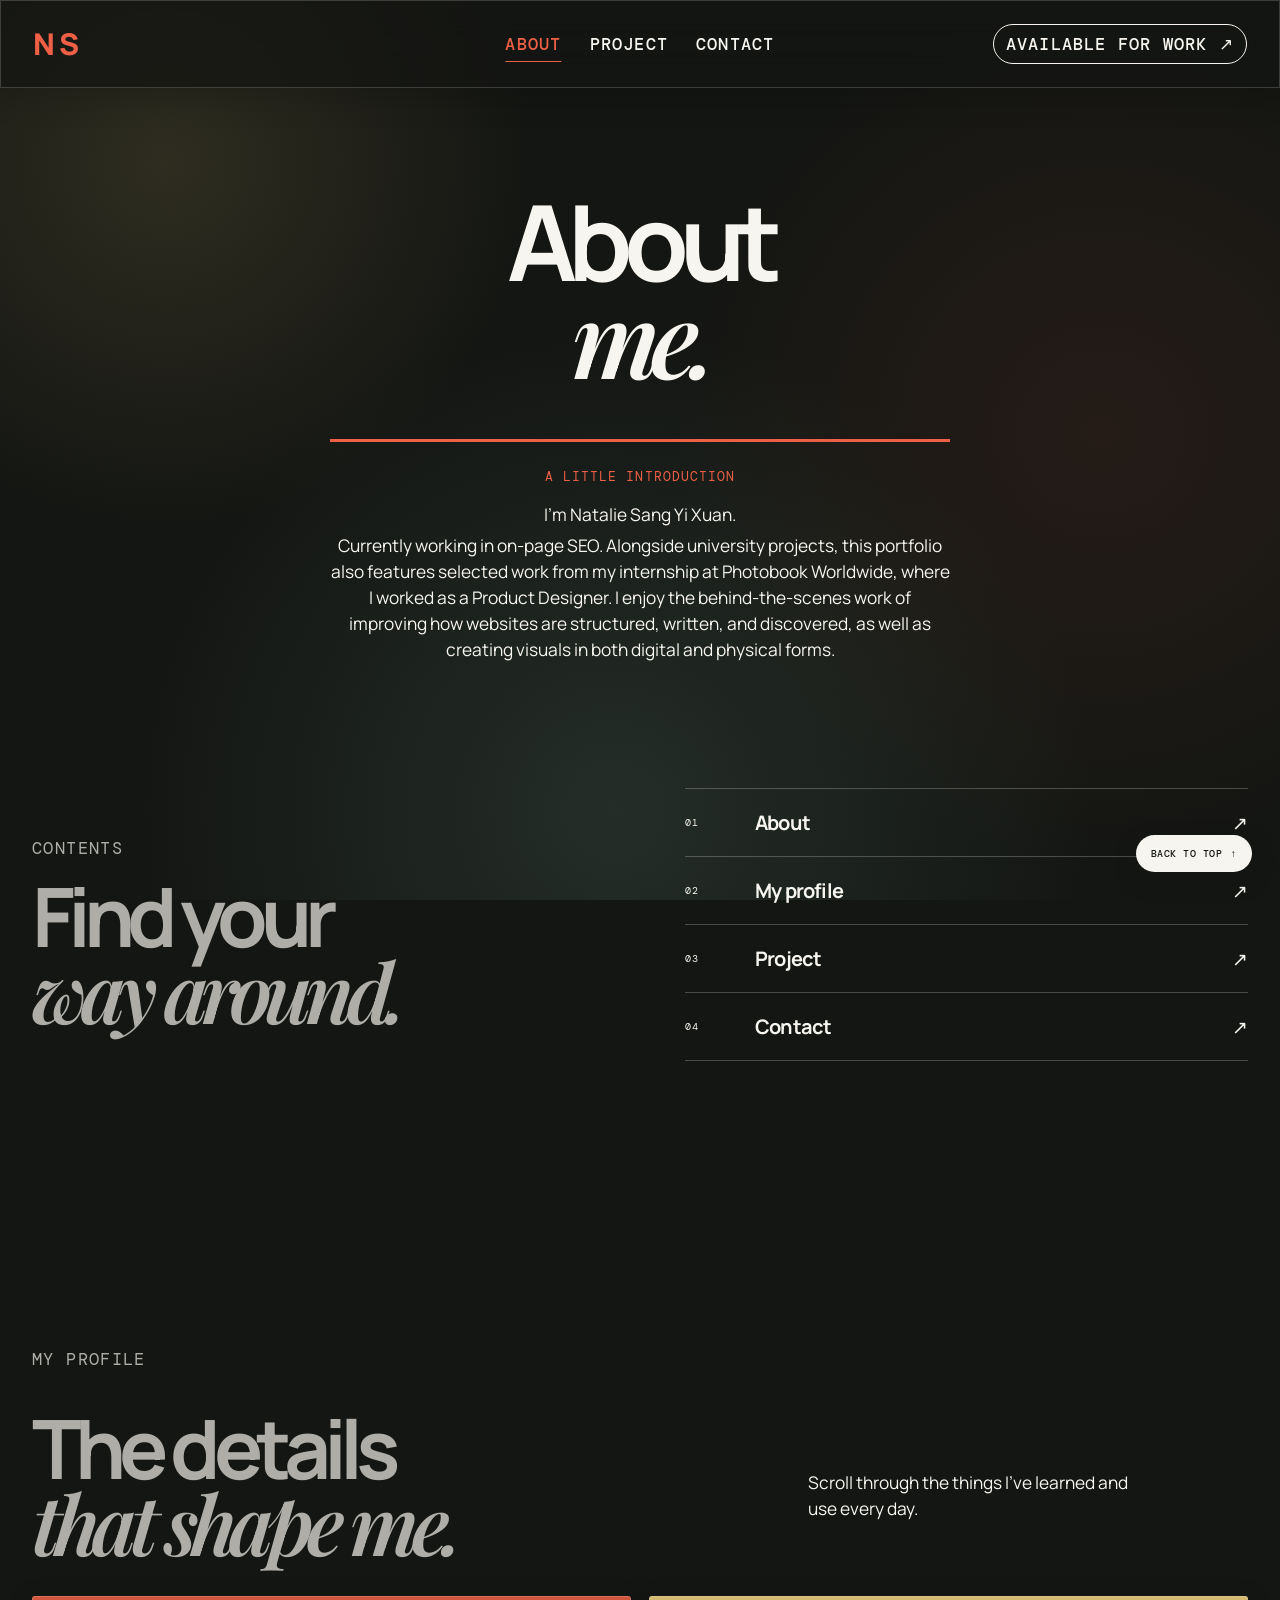
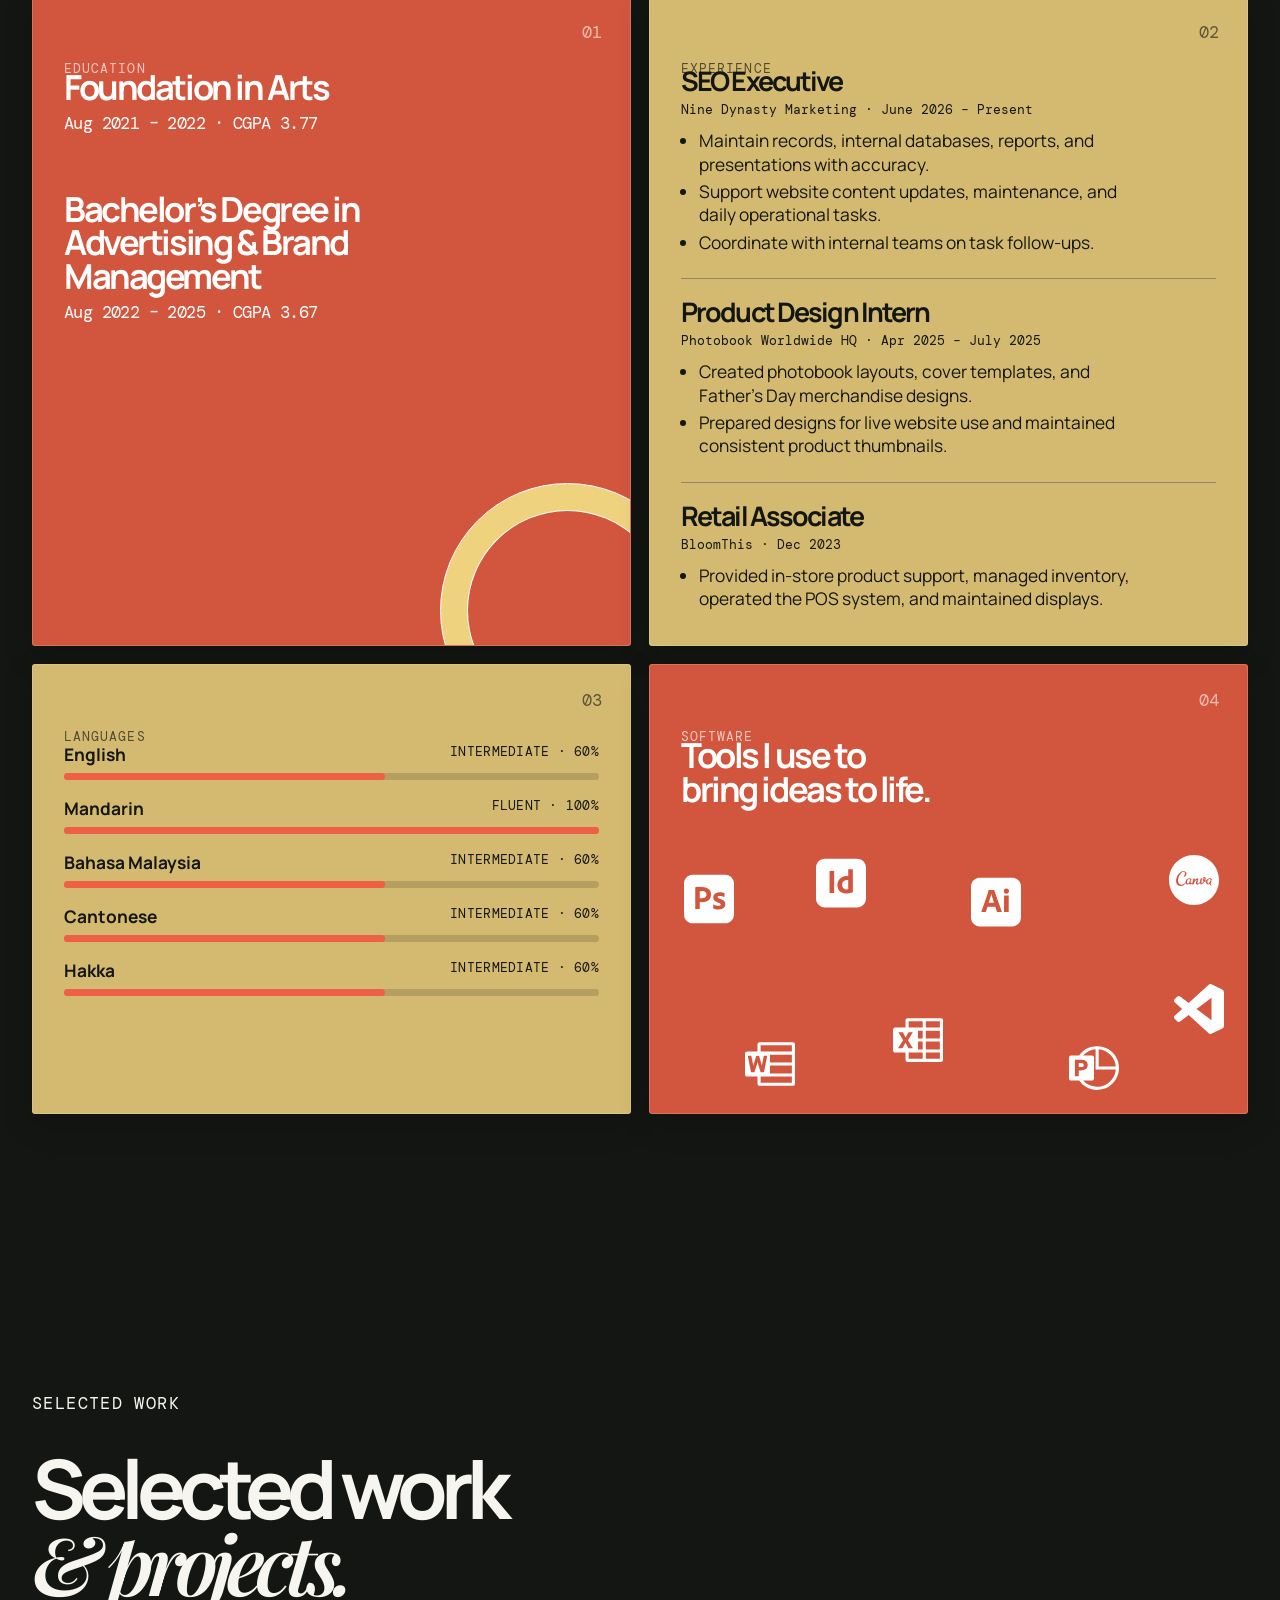
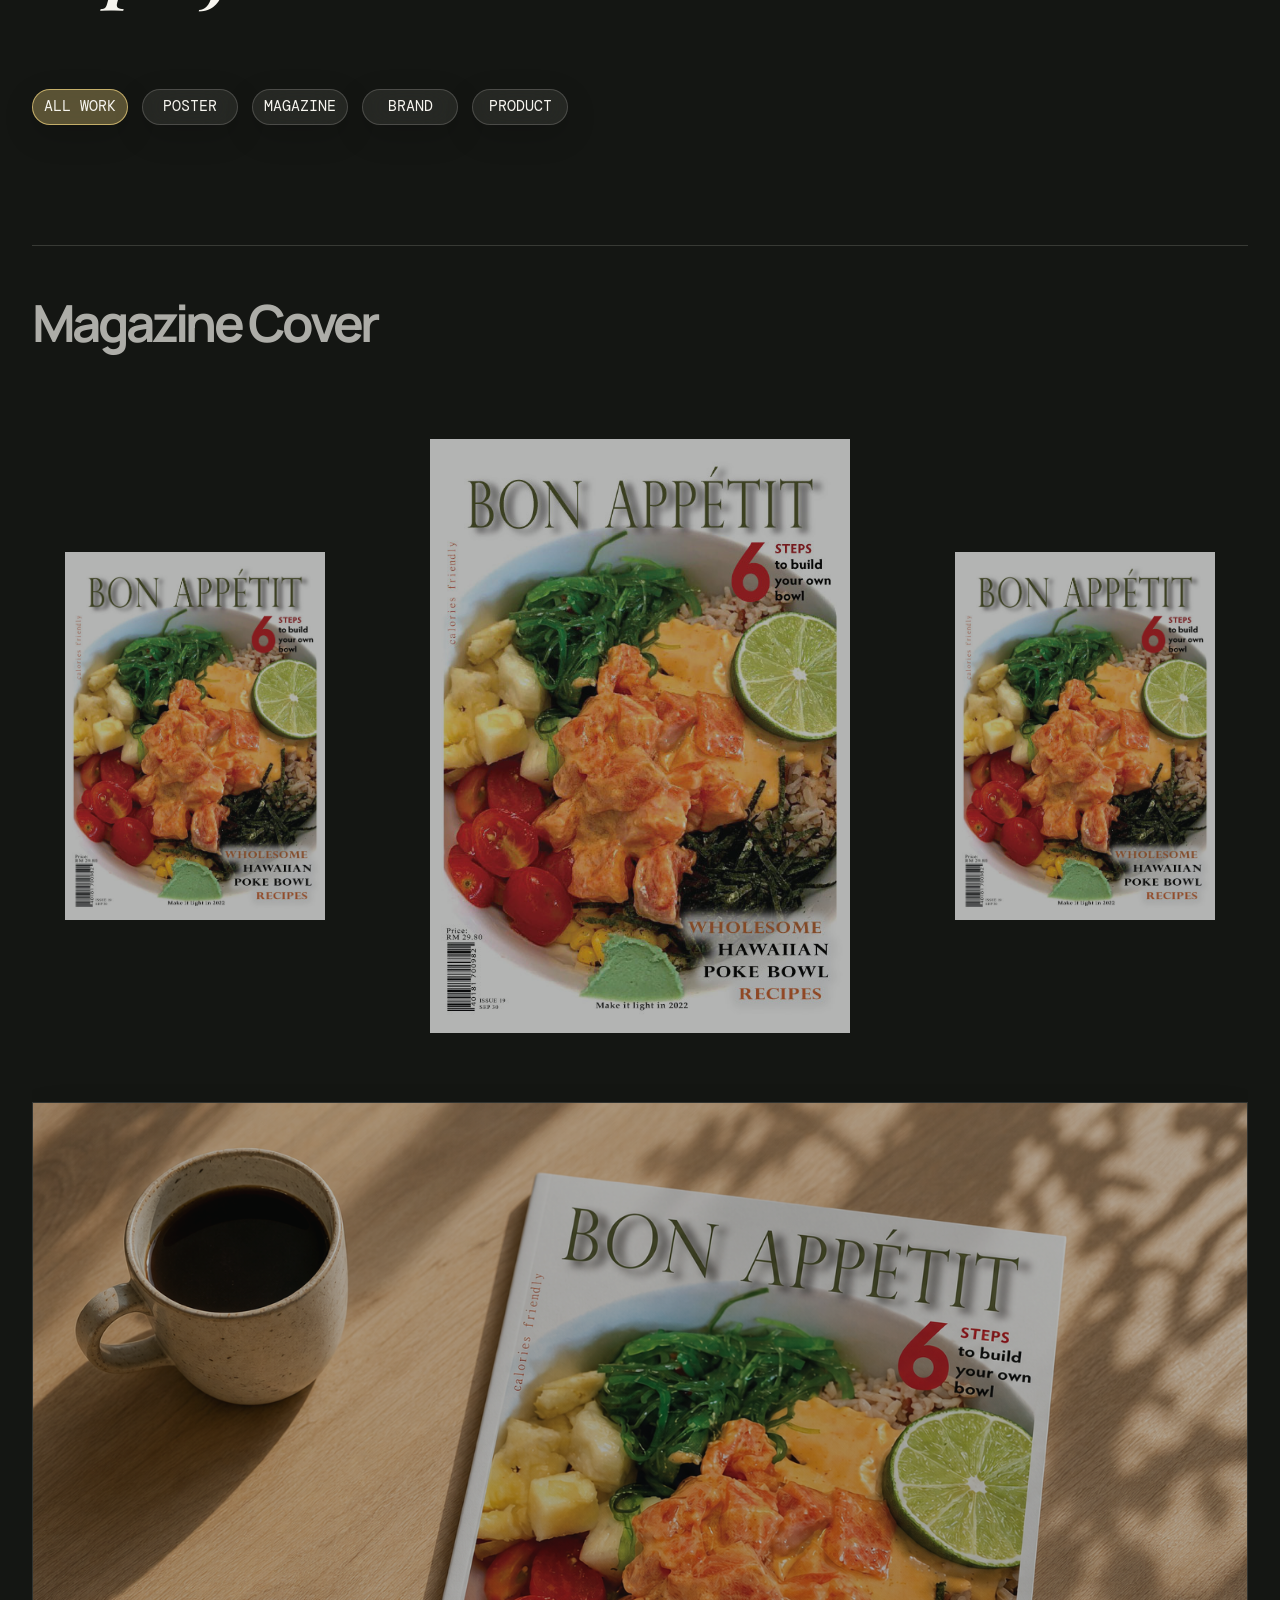
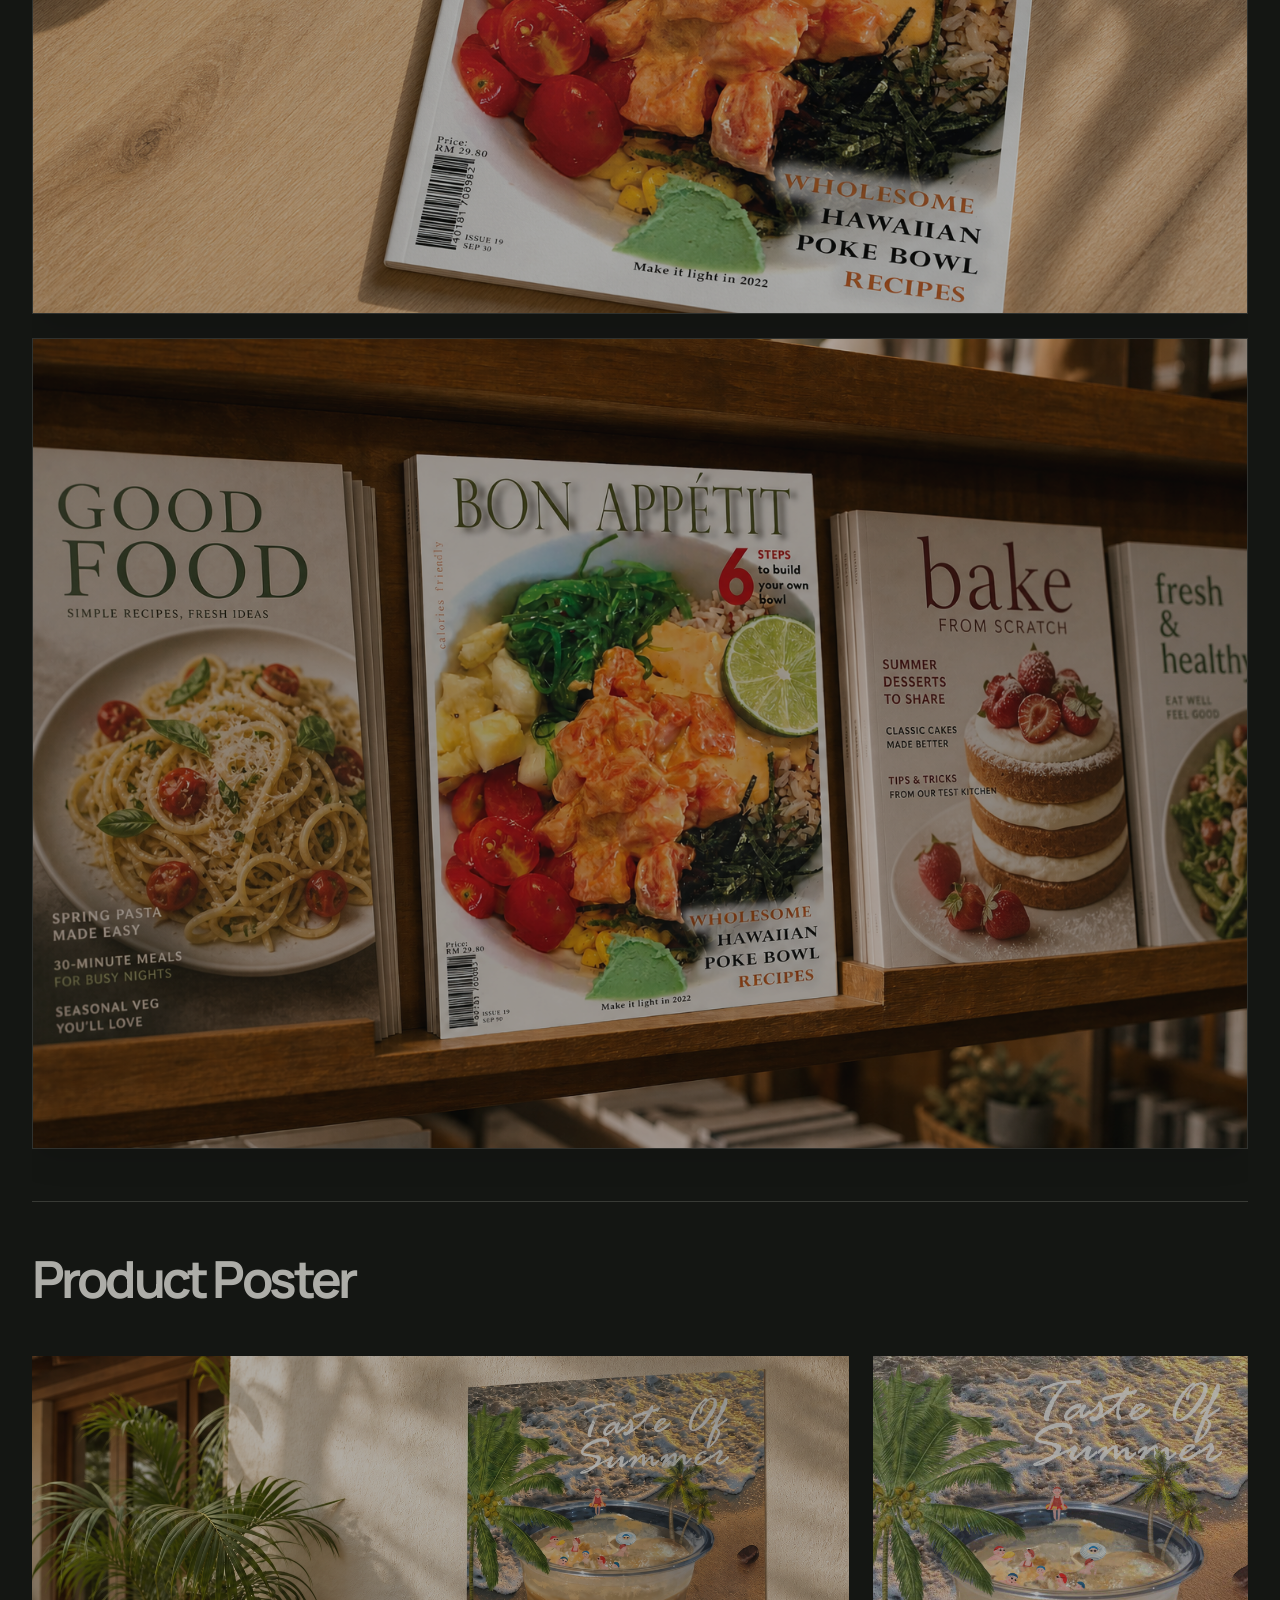
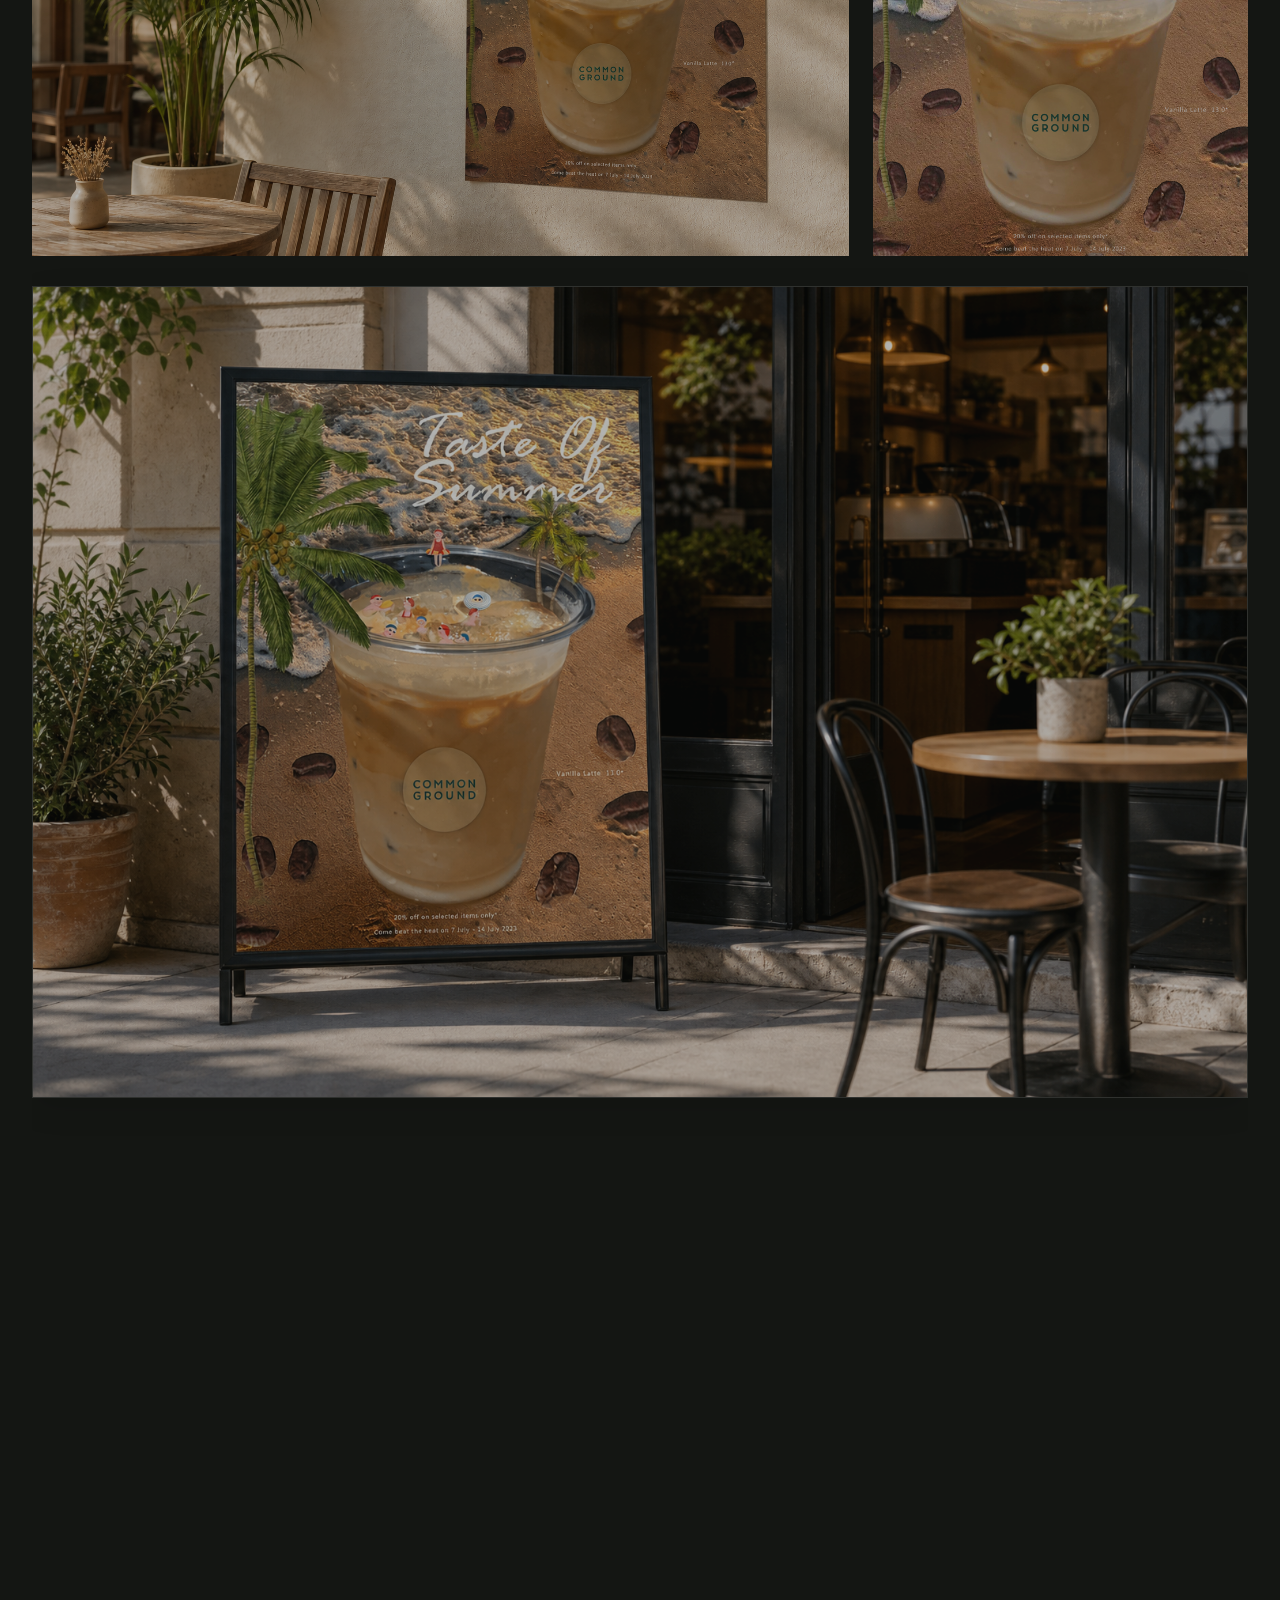
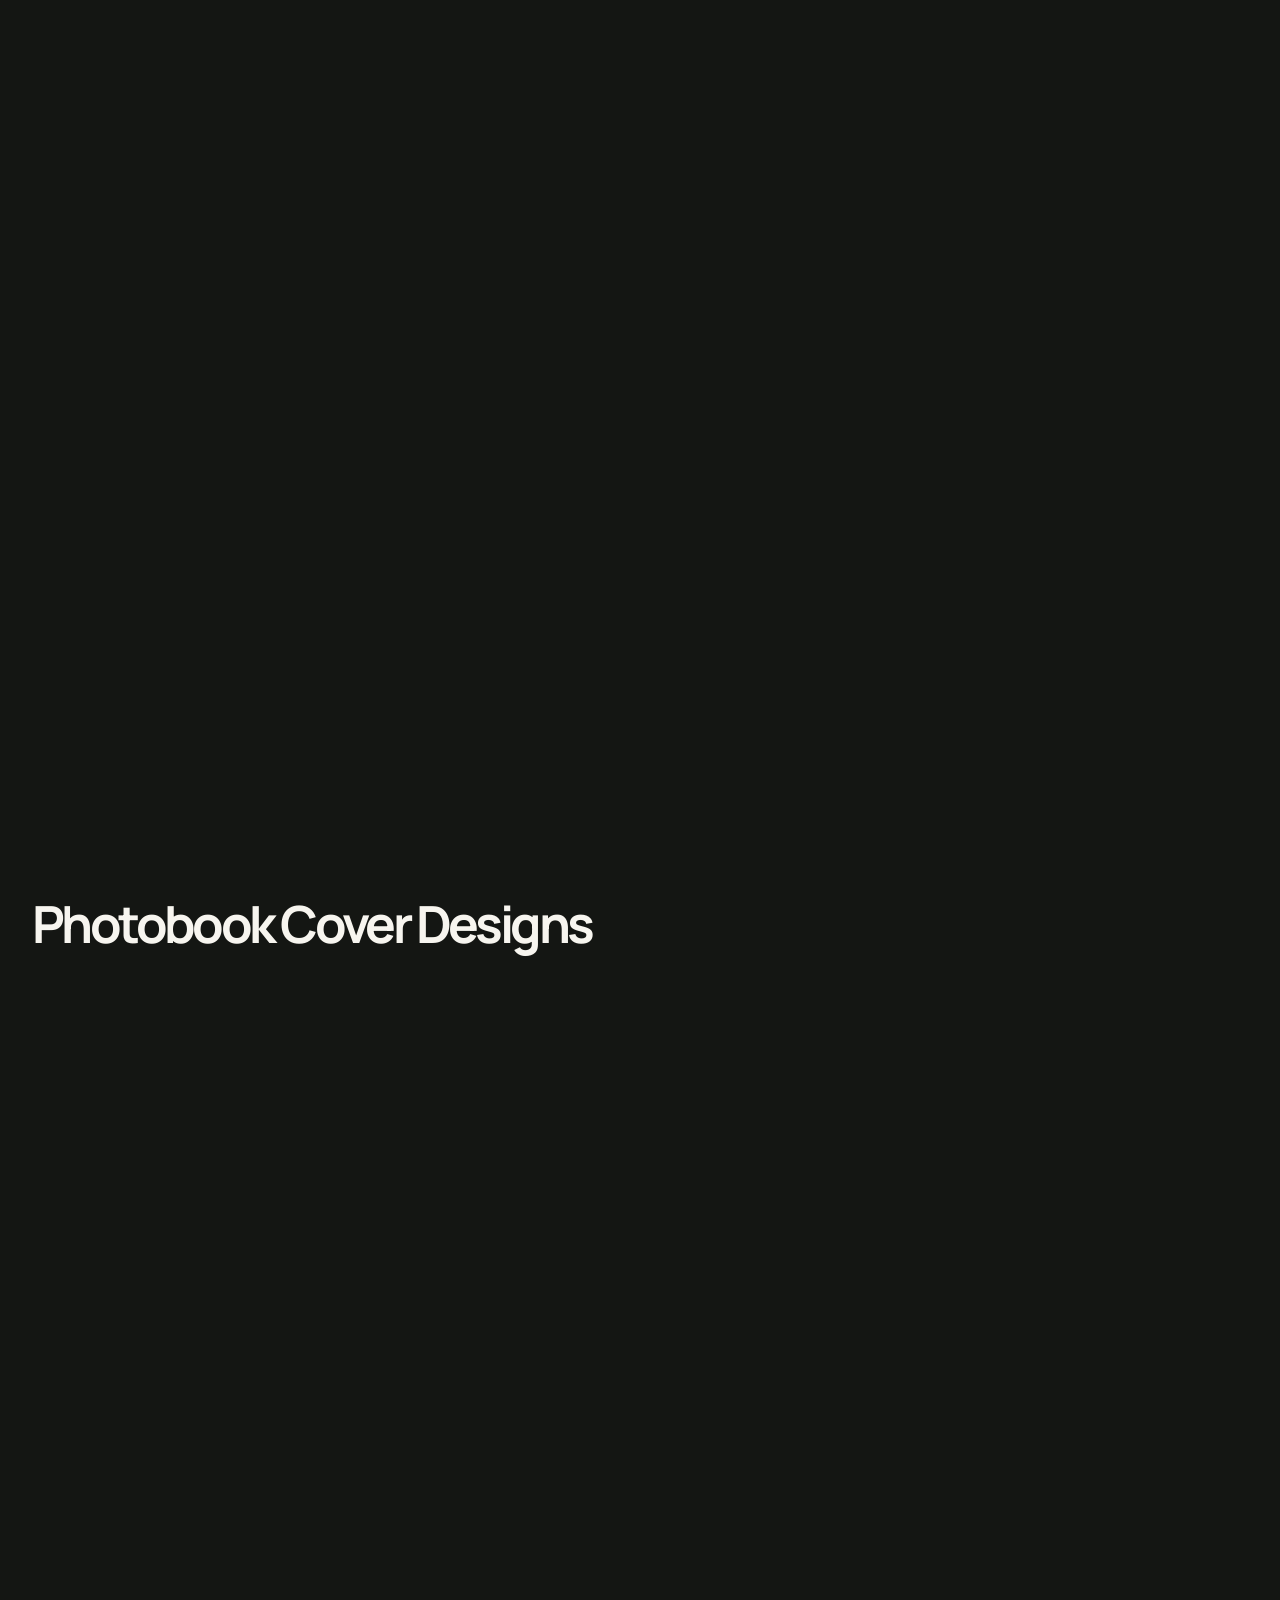
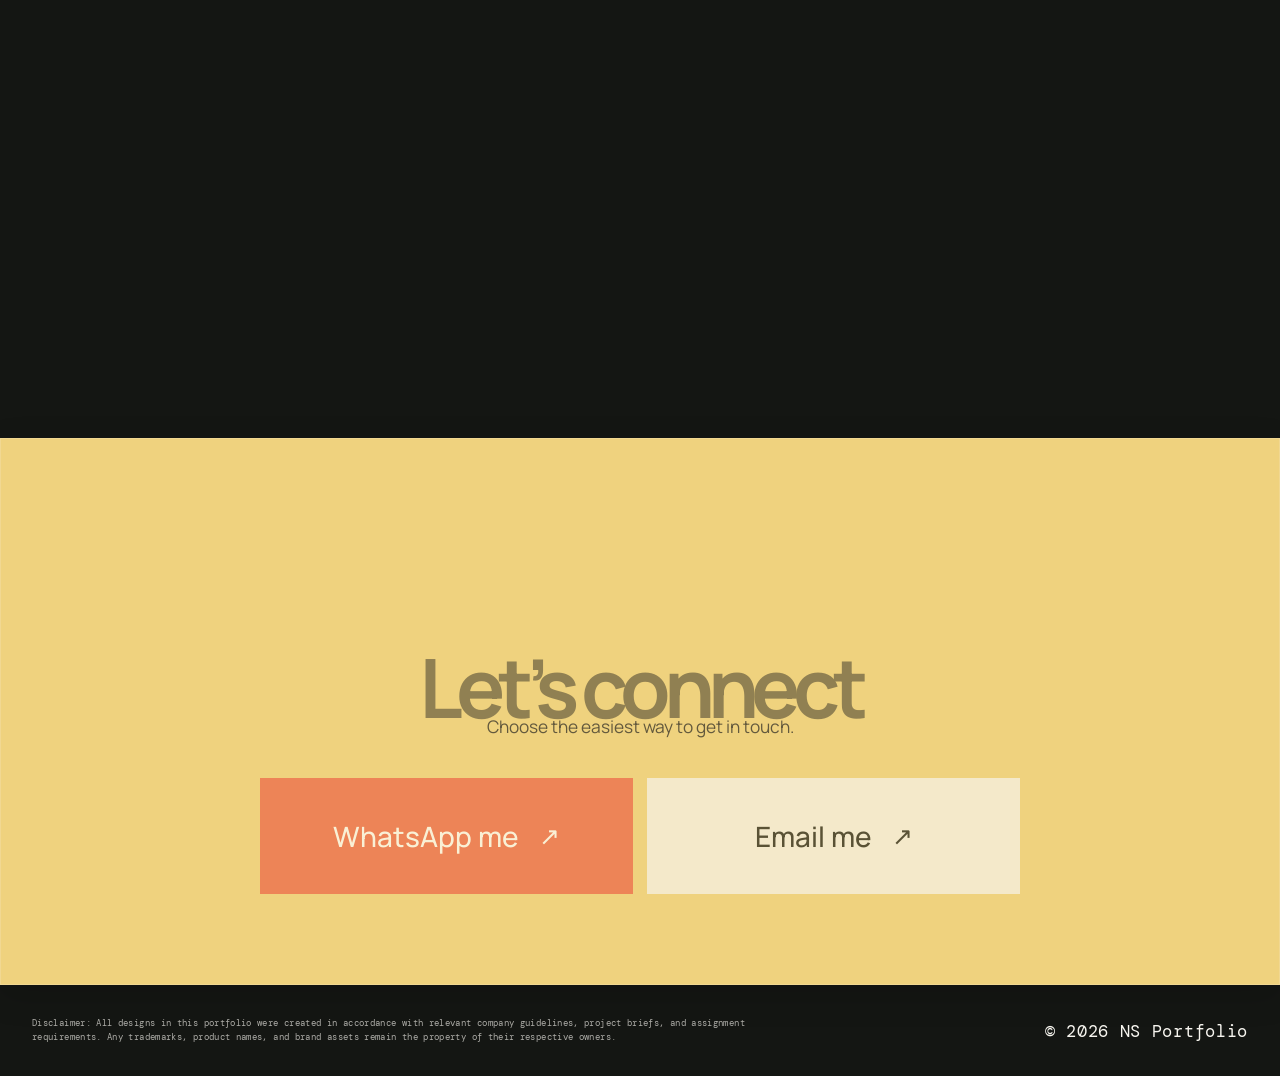
==== commit 77d29494: "Add files via upload" ====
--- a/index.html
+++ b/index.html
@@ -16,6 +16,7 @@
     <link rel="stylesheet" href="resume.css" />
     <link rel="stylesheet" href="three-colour-theme.css" />
     <link rel="stylesheet" href="contents.css" />
+    <link rel="stylesheet" href="cursor-light.css" />
   </head>
   <body>
     <div class="scroll-progress" aria-hidden="true"><span></span></div>
@@ -46,7 +47,7 @@
         <div class="profile-cards">
           <article class="profile-card education reveal"><span>01</span><p class="eyebrow">Education</p><h3>Foundation in Arts <small>Aug 2021 &ndash; 2022 · CGPA 3.77</small><br />Bachelor&rsquo;s Degree in Advertising &amp; Brand Management <small>Aug 2022 &ndash; 2025 · CGPA 3.67</small></h3><i aria-hidden="true"></i></article>
           <article class="profile-card experience reveal"><span>02</span><p class="eyebrow">Experience</p><div class="experience-list"><section><h3>SEO Executive</h3><p class="experience-meta">Nine Dynasty Marketing · June 2026</p><ul><li>Maintain records, internal databases, reports, and presentations with accuracy.</li><li>Support website content updates, maintenance, and daily operational tasks.</li><li>Coordinate with internal teams on task follow-ups.</li></ul></section><section><h3>Product Design Intern</h3><p class="experience-meta">Photobook Worldwide HQ · Apr 2025 &ndash; July 2025</p><ul><li>Created photobook layouts, cover templates, and Father&rsquo;s Day merchandise designs.</li><li>Prepared designs for live website use and maintained consistent product thumbnails.</li></ul></section><section><h3>Retail Associate</h3><p class="experience-meta">BloomThis · Dec 2023</p><ul><li>Provided in-store product support, managed inventory, operated the POS system, and maintained displays.</li></ul></section></div><i aria-hidden="true"></i></article>
-          <article class="profile-card languages reveal"><span>03</span><p class="eyebrow">Languages</p><div class="language-bars"><div class="language-level" style="--level:60%"><p><strong>English</strong><span>Intermediate</span></p><i aria-hidden="true"></i></div><div class="language-level" style="--level:100%"><p><strong>Mandarin</strong><span>Fluent</span></p><i aria-hidden="true"></i></div><div class="language-level" style="--level:60%"><p><strong>Bahasa Malaysia</strong><span>Intermediate</span></p><i aria-hidden="true"></i></div><div class="language-level" style="--level:60%"><p><strong>Cantonese</strong><span>Intermediate</span></p><i aria-hidden="true"></i></div><div class="language-level" style="--level:60%"><p><strong>Hakka</strong><span>Intermediate</span></p><i aria-hidden="true"></i></div></div></article>
+          <article class="profile-card languages reveal"><span>03</span><p class="eyebrow">Languages</p><div class="language-bars"><div class="language-level" style="--level:60%"><p><strong>English</strong><span>Intermediate · 60%</span></p><i aria-hidden="true"></i></div><div class="language-level" style="--level:100%"><p><strong>Mandarin</strong><span>Fluent · 100%</span></p><i aria-hidden="true"></i></div><div class="language-level" style="--level:60%"><p><strong>Bahasa Malaysia</strong><span>Intermediate · 60%</span></p><i aria-hidden="true"></i></div><div class="language-level" style="--level:60%"><p><strong>Cantonese</strong><span>Intermediate · 60%</span></p><i aria-hidden="true"></i></div><div class="language-level" style="--level:60%"><p><strong>Hakka</strong><span>Intermediate · 60%</span></p><i aria-hidden="true"></i></div></div></article>
           <article class="profile-card software reveal"><span>04</span><p class="eyebrow">Software</p><h3>Tools I use to<br />bring ideas to life.</h3><div class="tool-list" aria-label="Software skills"><img src="logos/adobephotoshop.svg" alt="Adobe Photoshop" /><img src="logos/adobeindesign.svg" alt="Adobe InDesign" /><img src="logos/adobeillustrator.svg" alt="Adobe Illustrator" /><img src="logos/canva.svg" alt="Canva" /><img src="logos/microsoftword.svg" alt="Microsoft Word" /><img src="logos/microsoftexcel.svg" alt="Microsoft Excel" /><img src="logos/microsoftpowerpoint.svg" alt="Microsoft PowerPoint" /><img src="logos/visualstudiocode.svg" alt="Visual Studio Code" /></div></article>
         </div>
       </section>
@@ -98,7 +99,8 @@
       </section>
       <section class="contact page-section" id="contact"><div class="contact-inner wrap reveal"><h2>Let&rsquo;s connect</h2><p class="contact-note">Choose the easiest way to get in touch.</p><div class="contact-actions"><a class="contact-action contact-whatsapp" href="https://wa.me/60168062310?text=Hi%20Natalie%2C%20I%20found%20your%20portfolio%20and%20would%20like%20to%20get%20in%20touch." target="_blank" rel="noreferrer"><span>WhatsApp me</span><b>&nearr;</b></a><a class="contact-action contact-email" href="mailto:nataliesang07@gmail.com?subject=Portfolio%20enquiry"><span>Email me</span><b>&nearr;</b></a></div></div></section>
     </main>
-    <footer class="wrap"><div><a href="#top">Back to top &uarr;</a></div></footer>
+    <footer class="wrap"><p class="portfolio-disclaimer">Disclaimer: All designs in this portfolio were created in accordance with relevant company guidelines, project briefs, and assignment requirements. Any trademarks, product names, and brand assets remain the property of their respective owners.</p><div class="footer-meta"><span>&copy; 2026 NS Portfolio</span></div></footer>
+    <a class="back-to-top" href="#top" aria-label="Back to top">Back to top <span aria-hidden="true">&uarr;</span></a>
     <script>
       document.querySelector('.experience-list section:first-child .experience-meta').textContent = 'Nine Dynasty Marketing · June 2026 – Present';
     </script>
--- a/resume.css
+++ b/resume.css
@@ -1,12 +1,15 @@
 .hero { min-height: 700px; }
+
+.hero-title { text-align: center; }
 
 .about-overview {
   position: relative;
   z-index: 2;
   max-width: 620px;
-  margin-top: 52px;
-  padding: 25px 0 0 26px;
-  border-left: 3px solid var(--coral);
+  margin: 52px auto 0;
+  padding: 25px 0 0;
+  border-top: 3px solid var(--coral);
+  text-align: center;
 }
 
 .about-overview p { margin: 0; font-size: 13pt; line-height: 1.5; }
@@ -60,7 +63,12 @@
 .language-level strong { font-weight: 700; }
 .language-level span { font: 10pt 'DM Mono', monospace; text-transform: uppercase; letter-spacing: .02em; }
 .language-level i { position: relative; display: block; width: 100%; height: 7px; border-radius: 99px; background: rgba(34, 33, 31, .18); }
-.language-level i::after { content: ''; position: absolute; inset: 0 auto 0 0; width: var(--level); border-radius: inherit; background: var(--coral); }
+.language-level i::after { content: ''; position: absolute; inset: 0 auto 0 0; width: var(--level); border-radius: inherit; background: var(--coral); transform: scaleX(0); transform-origin: left; transition: transform .85s cubic-bezier(.2,.8,.2,1); }
+.language-bars.is-loaded .language-level i::after { transform: scaleX(1); }
+.language-bars.is-loaded .language-level:nth-child(2) i::after { transition-delay: .12s; }
+.language-bars.is-loaded .language-level:nth-child(3) i::after { transition-delay: .24s; }
+.language-bars.is-loaded .language-level:nth-child(4) i::after { transition-delay: .36s; }
+.language-bars.is-loaded .language-level:nth-child(5) i::after { transition-delay: .48s; }
 .software { background: #34453d; color: #edf0e6; }
 
 .language-dots { position: absolute; right: 28px; bottom: 28px; display: flex; gap: 9px; }
@@ -72,12 +80,23 @@
 .tool-list img:nth-child(1) { left: 2%; top: 8%; --meet-x: 49px; --meet-y: 34px; --away-x: 22px; --away-y: 8px; --tilt: -7deg; animation-duration: 9.4s; }.tool-list img:nth-child(2) { left: 26%; top: 1%; --meet-x: -31px; --meet-y: 42px; --away-x: -15px; --away-y: 15px; --tilt: 7deg; animation-duration: 10.1s; }.tool-list img:nth-child(3) { left: 54%; top: 9%; --meet-x: 45px; --meet-y: 31px; --away-x: 18px; --away-y: 8px; --tilt: 6deg; animation-delay: -2.4s; animation-duration: 9.8s; }.tool-list img:nth-child(4) { right: 1%; top: 0; --meet-x: -47px; --meet-y: 38px; --away-x: -19px; --away-y: 13px; --tilt: -6deg; animation-delay: -2.4s; animation-duration: 10.5s; }.tool-list img:nth-child(5) { left: 13%; bottom: 2%; --meet-x: 52px; --meet-y: -32px; --away-x: 23px; --away-y: -10px; --tilt: -8deg; animation-delay: -4.8s; animation-duration: 10.2s; }.tool-list img:nth-child(6) { left: 40%; bottom: 12%; --meet-x: -42px; --meet-y: -36px; --away-x: -18px; --away-y: -11px; --tilt: 8deg; animation-delay: -4.8s; animation-duration: 9.3s; }.tool-list img:nth-child(7) { right: 19%; bottom: 0; --meet-x: 45px; --meet-y: -40px; --away-x: 18px; --away-y: -12px; --tilt: 6deg; animation-delay: -7.2s; animation-duration: 10.4s; }.tool-list img:nth-child(8) { right: 0; bottom: 25%; --meet-x: -48px; --meet-y: -28px; --away-x: -20px; --away-y: -8px; --tilt: -6deg; animation-delay: -7.2s; animation-duration: 9.6s; }
 @keyframes software-drift { 0%,100% { transform: translate3d(0,0,0) rotate(0); } 18% { transform: translate3d(8px,-5px,0) rotate(-1.5deg); } 42% { transform: translate3d(var(--meet-x),var(--meet-y),0) rotate(1deg); } 50% { transform: translate3d(var(--meet-x),var(--meet-y),0) rotate(var(--tilt)); } 68% { transform: translate3d(var(--away-x),var(--away-y),0) rotate(2deg); } 84% { transform: translate3d(-5px,5px,0) rotate(1deg); } }
 
+footer.wrap { gap: 32px; }
+.portfolio-disclaimer { max-width: 760px; margin: 0; font: 9px/1.55 'DM Mono', monospace; letter-spacing: .04em; opacity: .68; }
+.footer-meta { flex-wrap: wrap; align-items: center; }
+.back-to-top { position: fixed; z-index: 19; right: 28px; bottom: 28px; display: inline-flex; align-items: center; gap: 8px; padding: 11px 14px; border-radius: 999px; background: var(--ink); color: var(--paper); font: 9px 'DM Mono', monospace; letter-spacing: .04em; text-decoration: none; box-shadow: 0 8px 24px rgba(20, 22, 19, .22); transition: transform .2s ease, background .2s ease; }
+.back-to-top:hover { background: var(--coral); transform: translateY(-3px); }
+.back-to-top:focus-visible { outline: 3px solid var(--coral); outline-offset: 3px; }
+
 @media (max-width: 700px) {
   .hero { min-height: 680px; }
-  .about-overview { max-width: 90%; margin-top: 46px; padding-left: 18px; }
+  .about-overview { max-width: 90%; margin-top: 46px; }
   .about-hero-sketch { right: 0; bottom: 18px; width: 150px; max-height: 42%; opacity: .92; }
   .profile-details { padding: 80px 0; }
   .profile-heading { grid-template-columns: 1fr; gap: 23px; }.profile-heading .eyebrow { grid-column: auto; }.profile-heading > p:last-child { margin: 0; }
   .profile-cards { grid-template-columns: 1fr; gap: 12px; margin-top: 40px; }.profile-card { min-height: 260px; padding: 25px; }.experience { min-height: 690px; }.languages { min-height: 440px; }.software { min-height: 450px; }
   .tool-list { inset: 190px 20px 19px; }.tool-list img { width: 44px; height: 44px; padding: 0; }
+  footer.wrap { gap: 16px; }
+  .portfolio-disclaimer { max-width: none; font-size: 8px; }
+  .footer-meta { width: 100%; }
+  .back-to-top { right: 18px; bottom: 18px; padding: 10px 12px; }
 }
--- a/contents.css
+++ b/contents.css
@@ -1207,11 +1207,11 @@
 @media (max-width: 700px) {
   html { scroll-padding-top: 76px; }
 
-  .nav { position: relative; height: 70px; padding-right: 66px; }
+  .nav { position: sticky; top: 0; z-index: 30; height: 70px; padding-right: 66px; }
   .nav .availability { padding: 8px 10px; font-size: 9px; }
   .mobile-menu-toggle {
-    position: absolute;
-    z-index: 17;
+    position: fixed;
+    z-index: 31;
     top: 14px;
     right: 18px;
     display: grid;
@@ -1274,6 +1274,7 @@
   .profile-details, .work { padding: 68px 0; }
   .profile-cards { gap: 16px; }
   .profile-card { min-height: 0; padding: 24px 20px; }
+  .profile-card.education i { display: none; }
   .profile-card.experience { min-height: 0; padding-bottom: 46px; }
   .experience-list ul { font-size: 11pt; }
   .experience-list section + section { margin-top: 20px; padding-top: 18px; }
@@ -1285,7 +1286,7 @@
   .work .project-filters button { min-height: 42px; padding: 8px; font-size: 10px; }
   .project-feature { padding: 34px 0; gap: 20px; }
   .project-copy h3 { margin-bottom: 12px; font-size: clamp(2rem, 10vw, 2.8rem); }
-  .project-copy > p:last-child { display: block; max-width: 34rem; font-size: 13px; }
+  .project-copy > p:last-child { display: none; }
   .project-piece, .project-showcase { aspect-ratio: 4 / 3; }
   .magazine-scroll { grid-template-columns: .3fr 1fr .3fr; gap: 10px; }
   .mug-design-pair, .pillow-designs .mug-design-pair, .photobook-designs .mug-design-pair { grid-template-columns: 1fr; gap: 16px; padding: 22px 0; }
--- a/cursor-light.css
+++ b/cursor-light.css
@@ -0,0 +1,22 @@
+.cursor-softlight {
+  position: fixed;
+  z-index: 10;
+  width: 340px;
+  height: 340px;
+  left: 0;
+  top: 0;
+  border-radius: 50%;
+  pointer-events: none;
+  opacity: 0;
+  background: radial-gradient(circle, rgba(255, 255, 255, .52) 0%, rgba(255, 255, 255, .2) 32%, transparent 70%);
+  mix-blend-mode: soft-light;
+  transform: translate3d(-50%, -50%, 0);
+  transition: opacity .25s ease;
+  will-change: left, top;
+}
+
+.cursor-softlight.is-visible { opacity: 1; }
+
+@media (prefers-reduced-motion: reduce), (hover: none), (pointer: coarse) {
+  .cursor-softlight { display: none; }
+}
